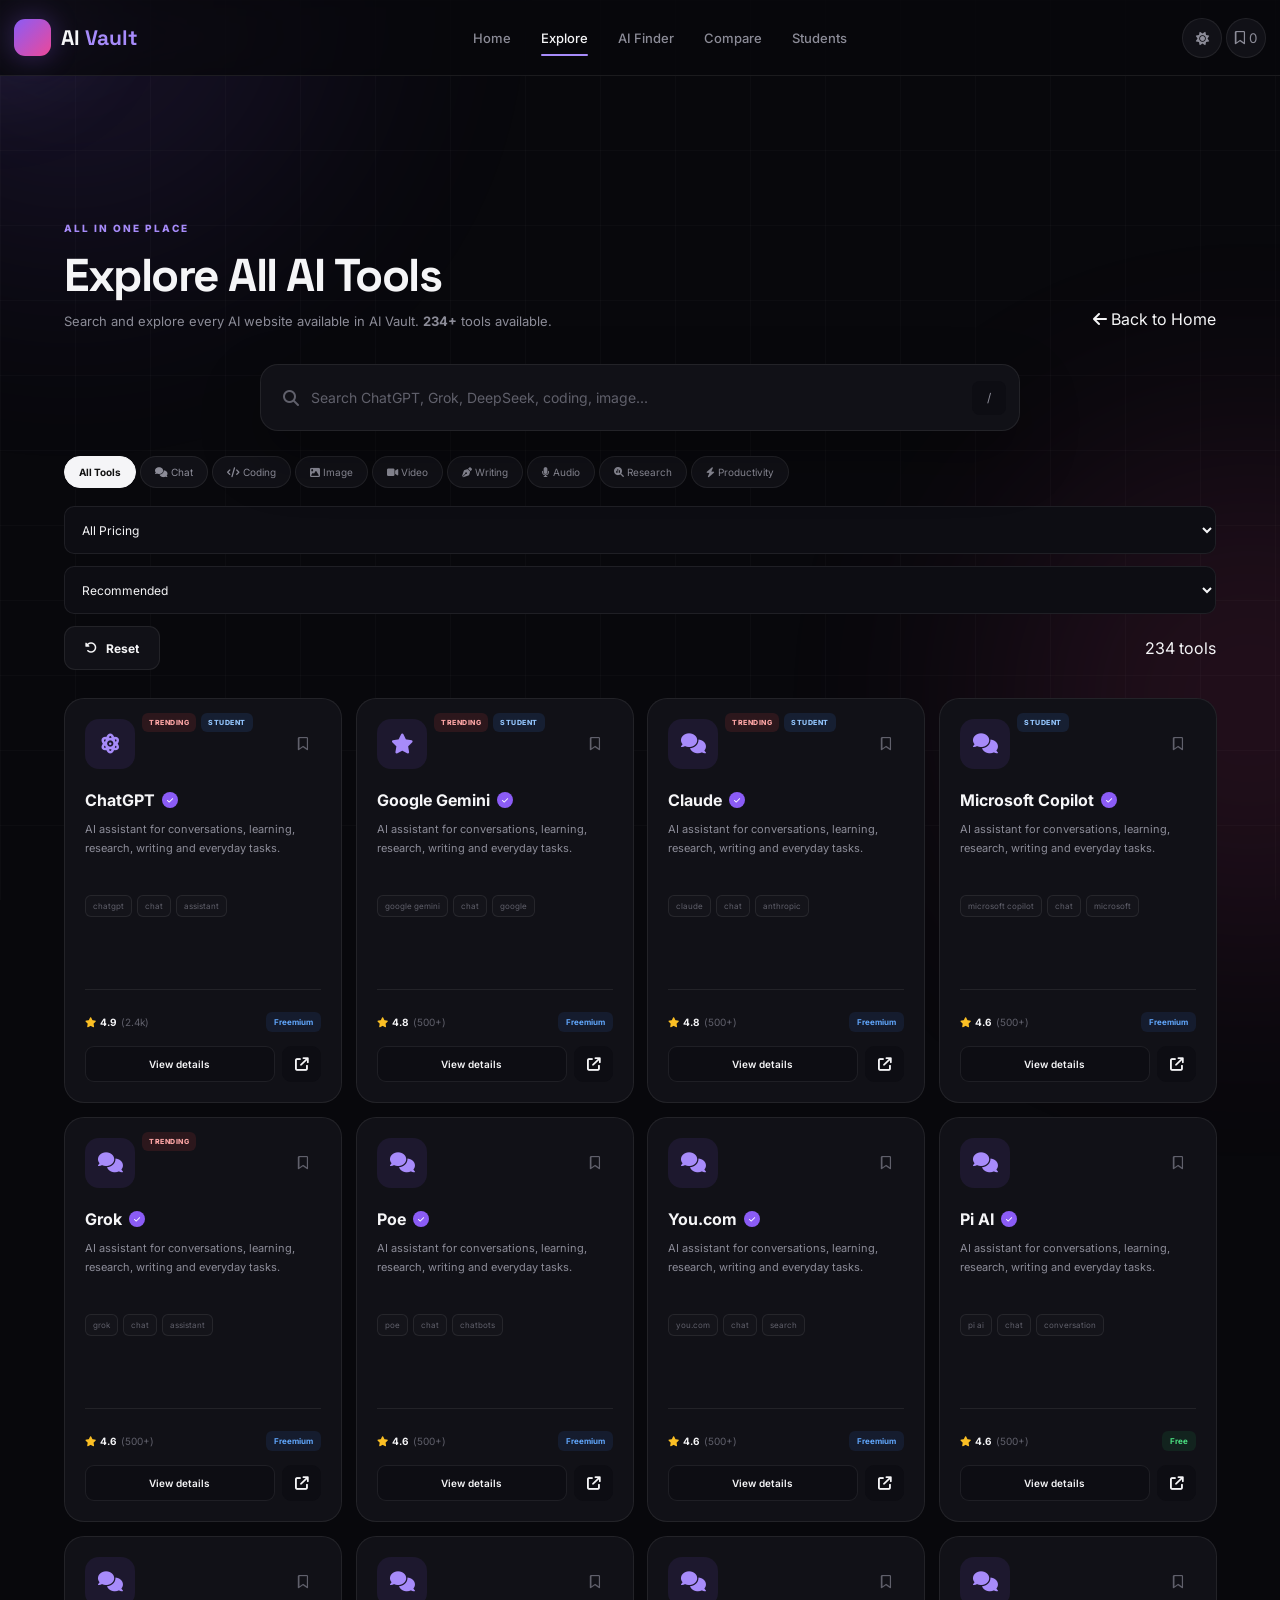
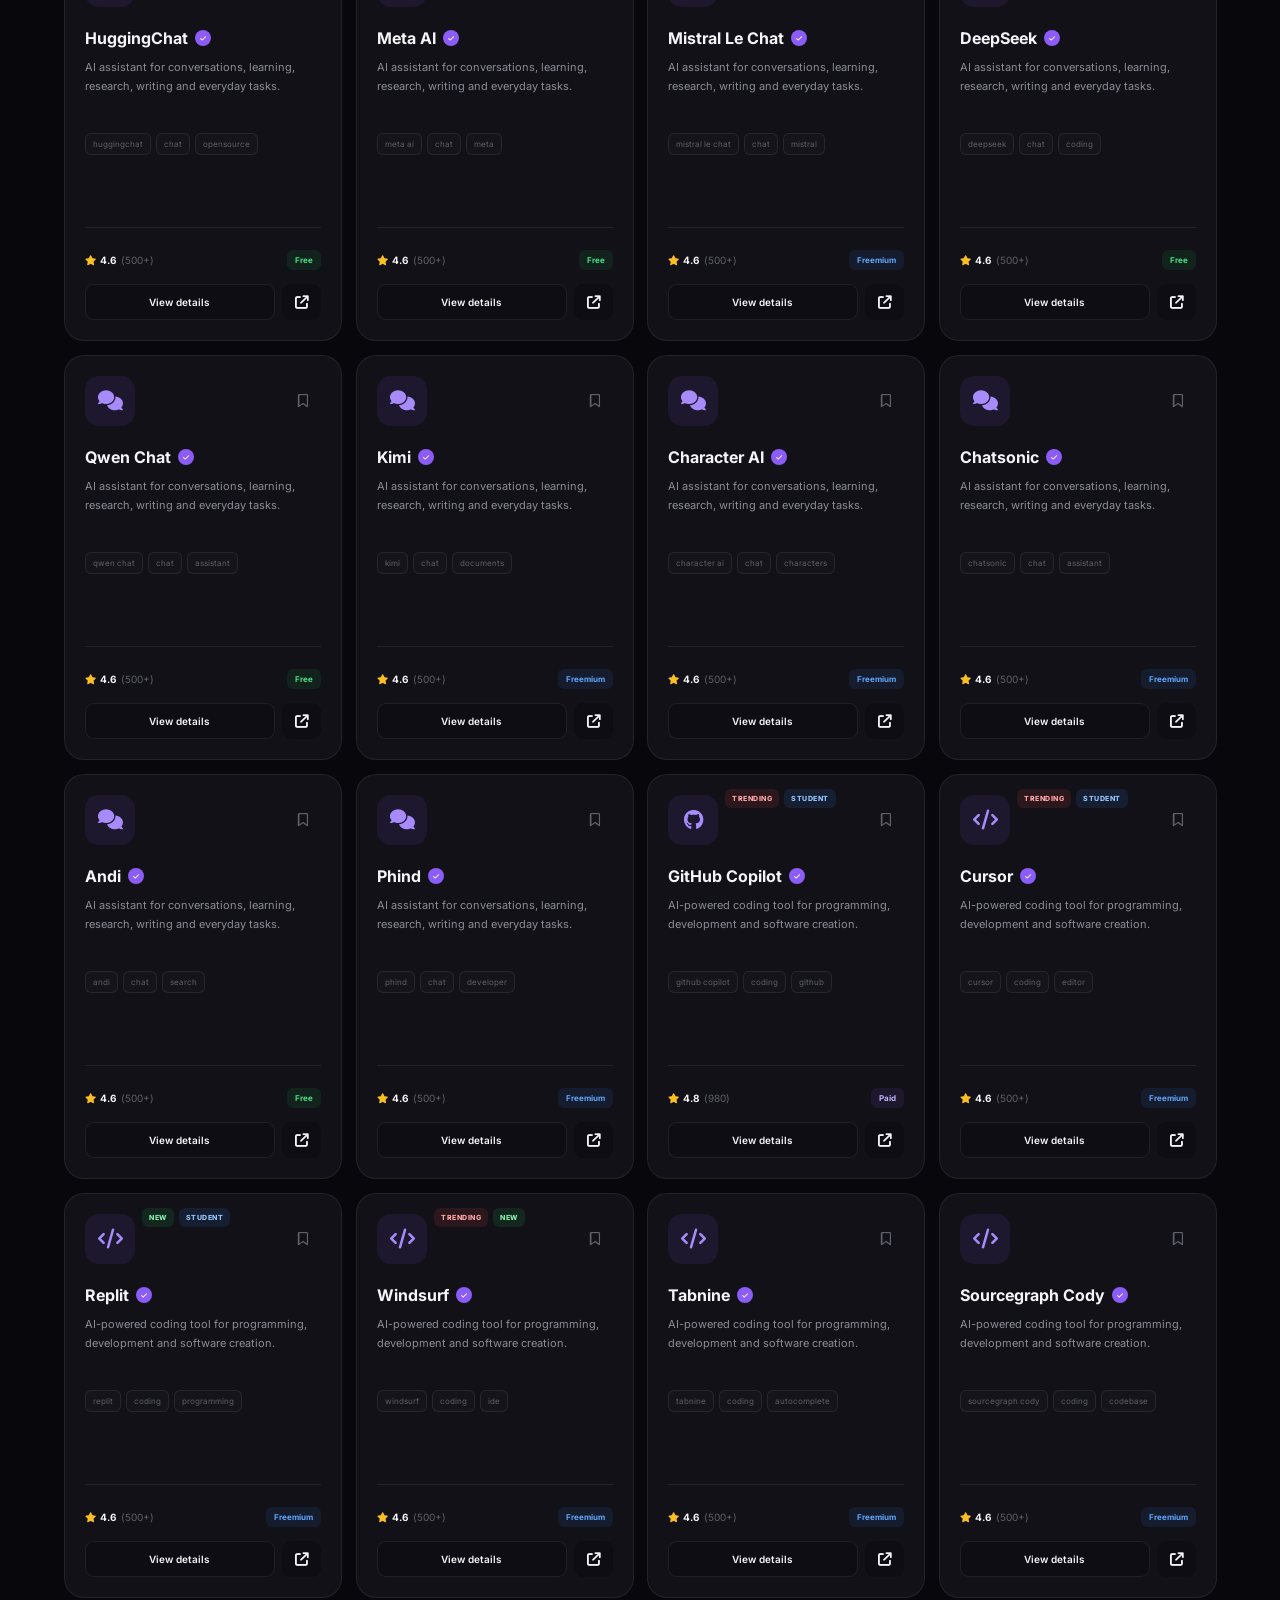
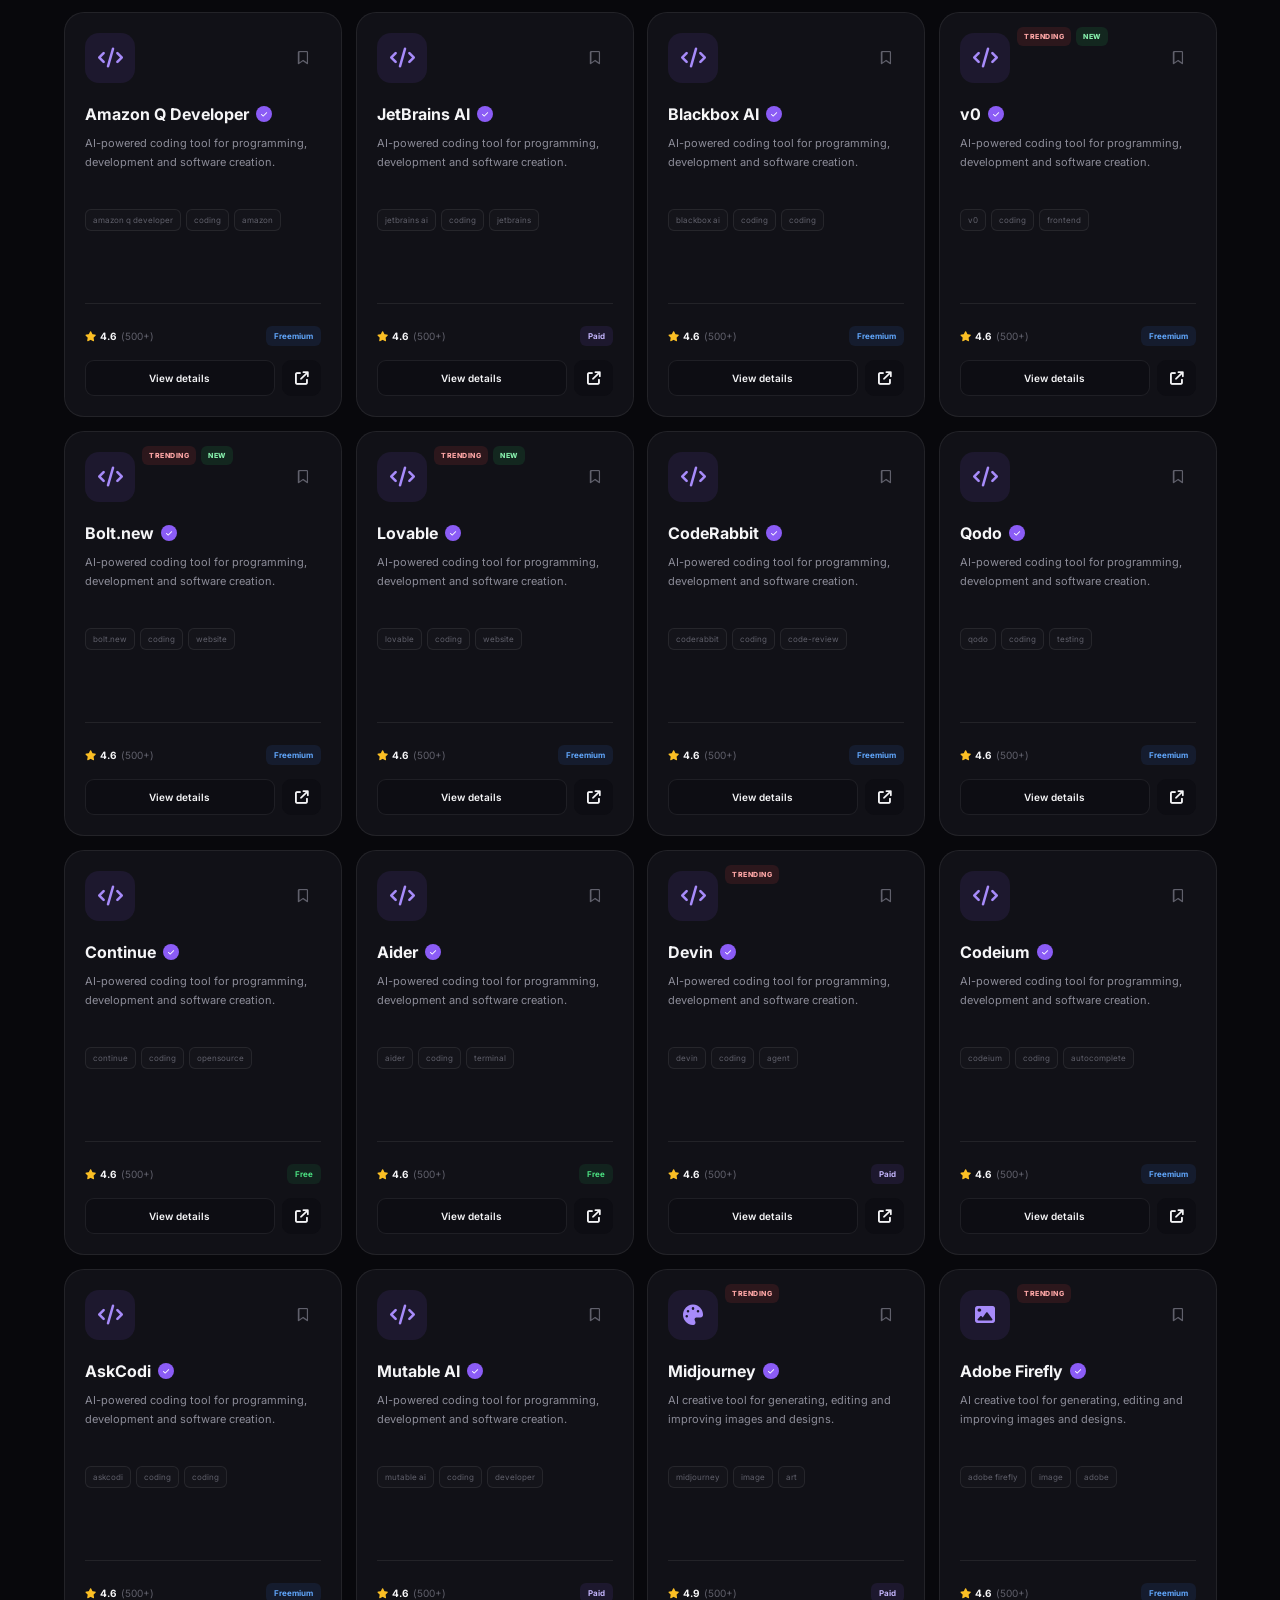
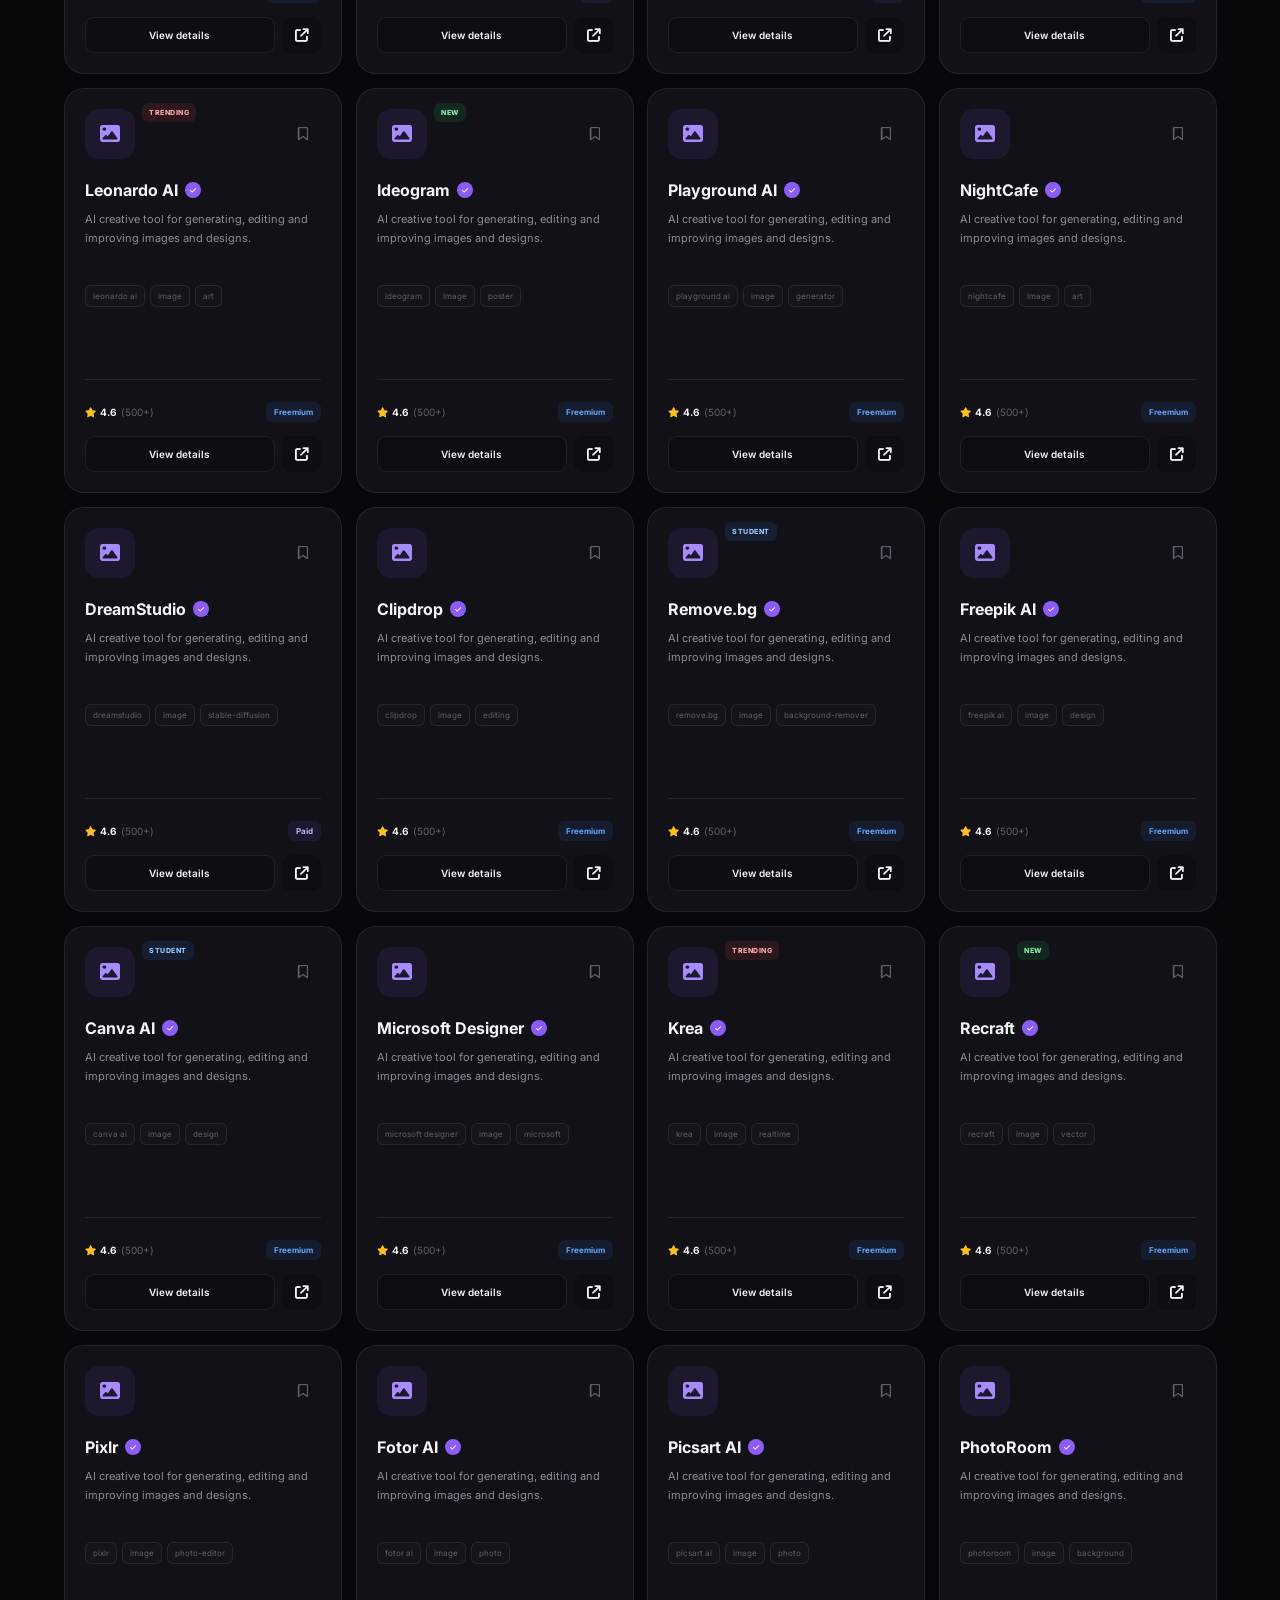
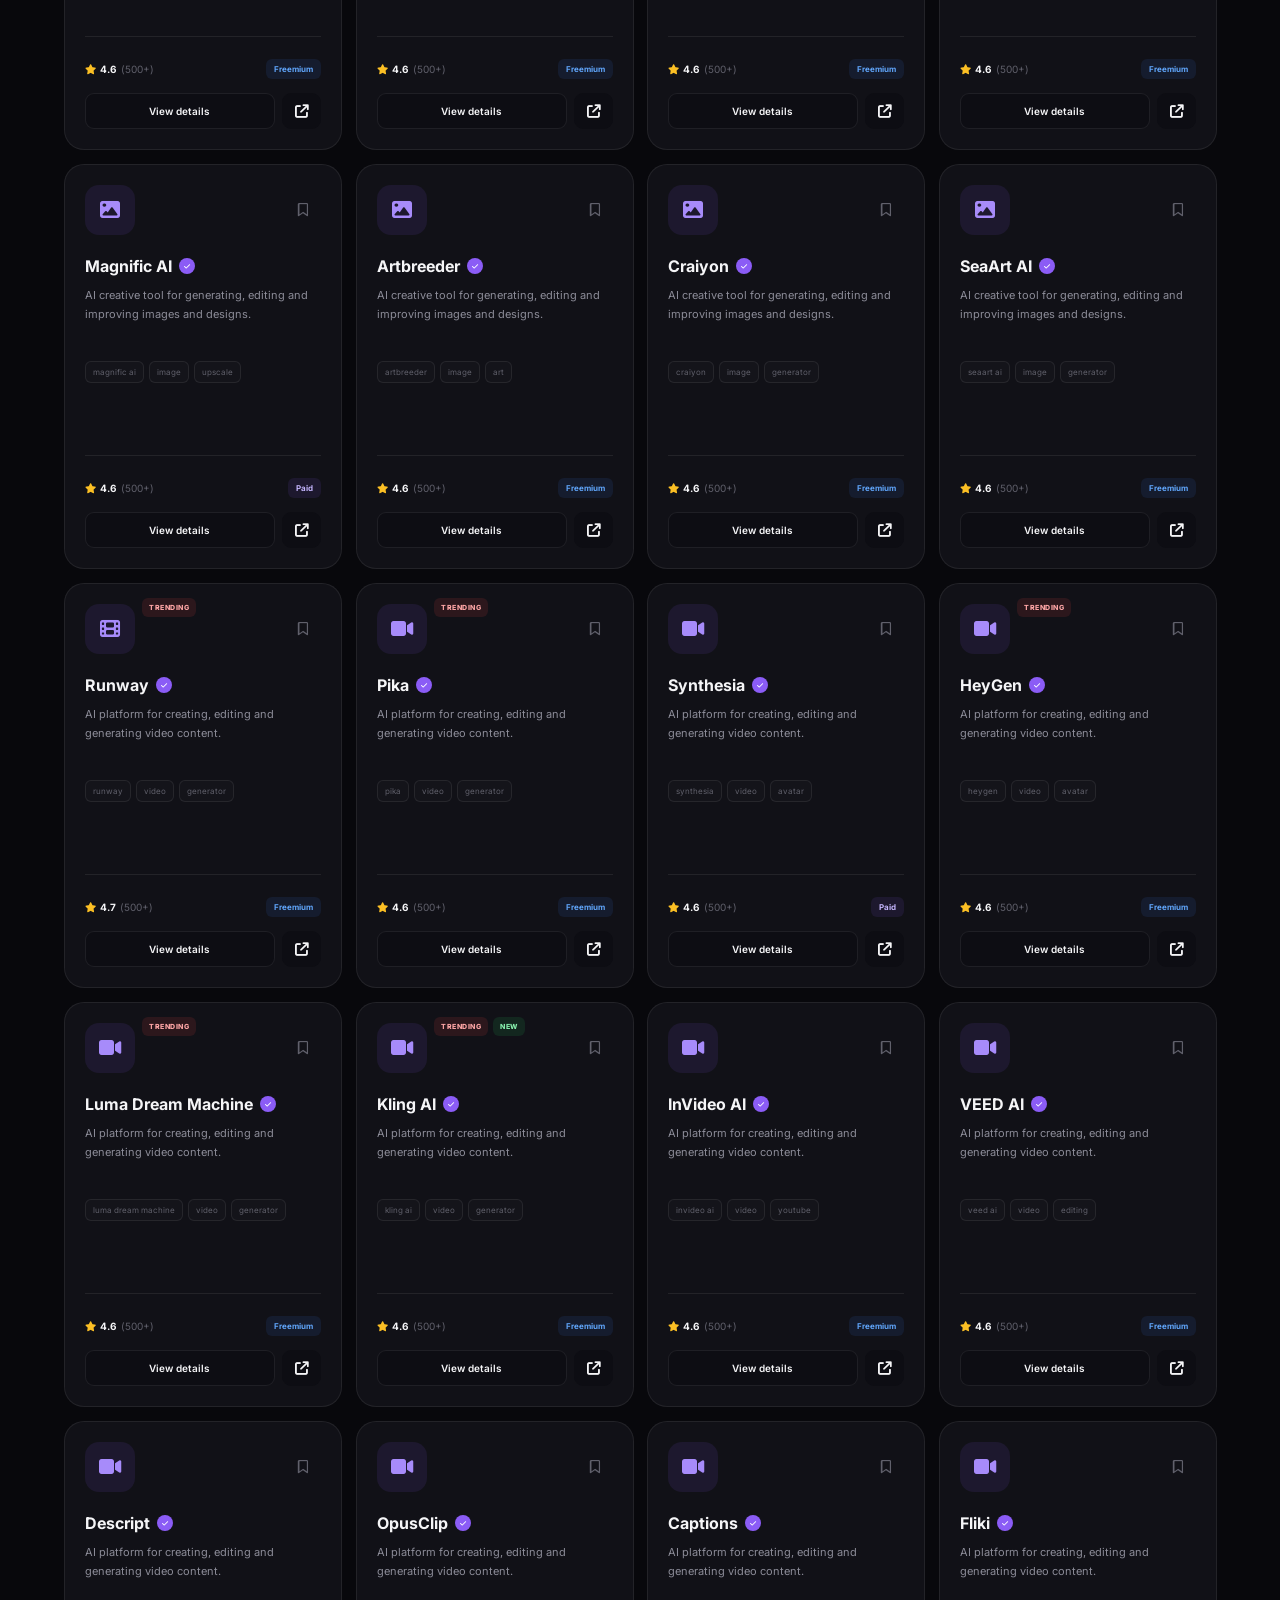
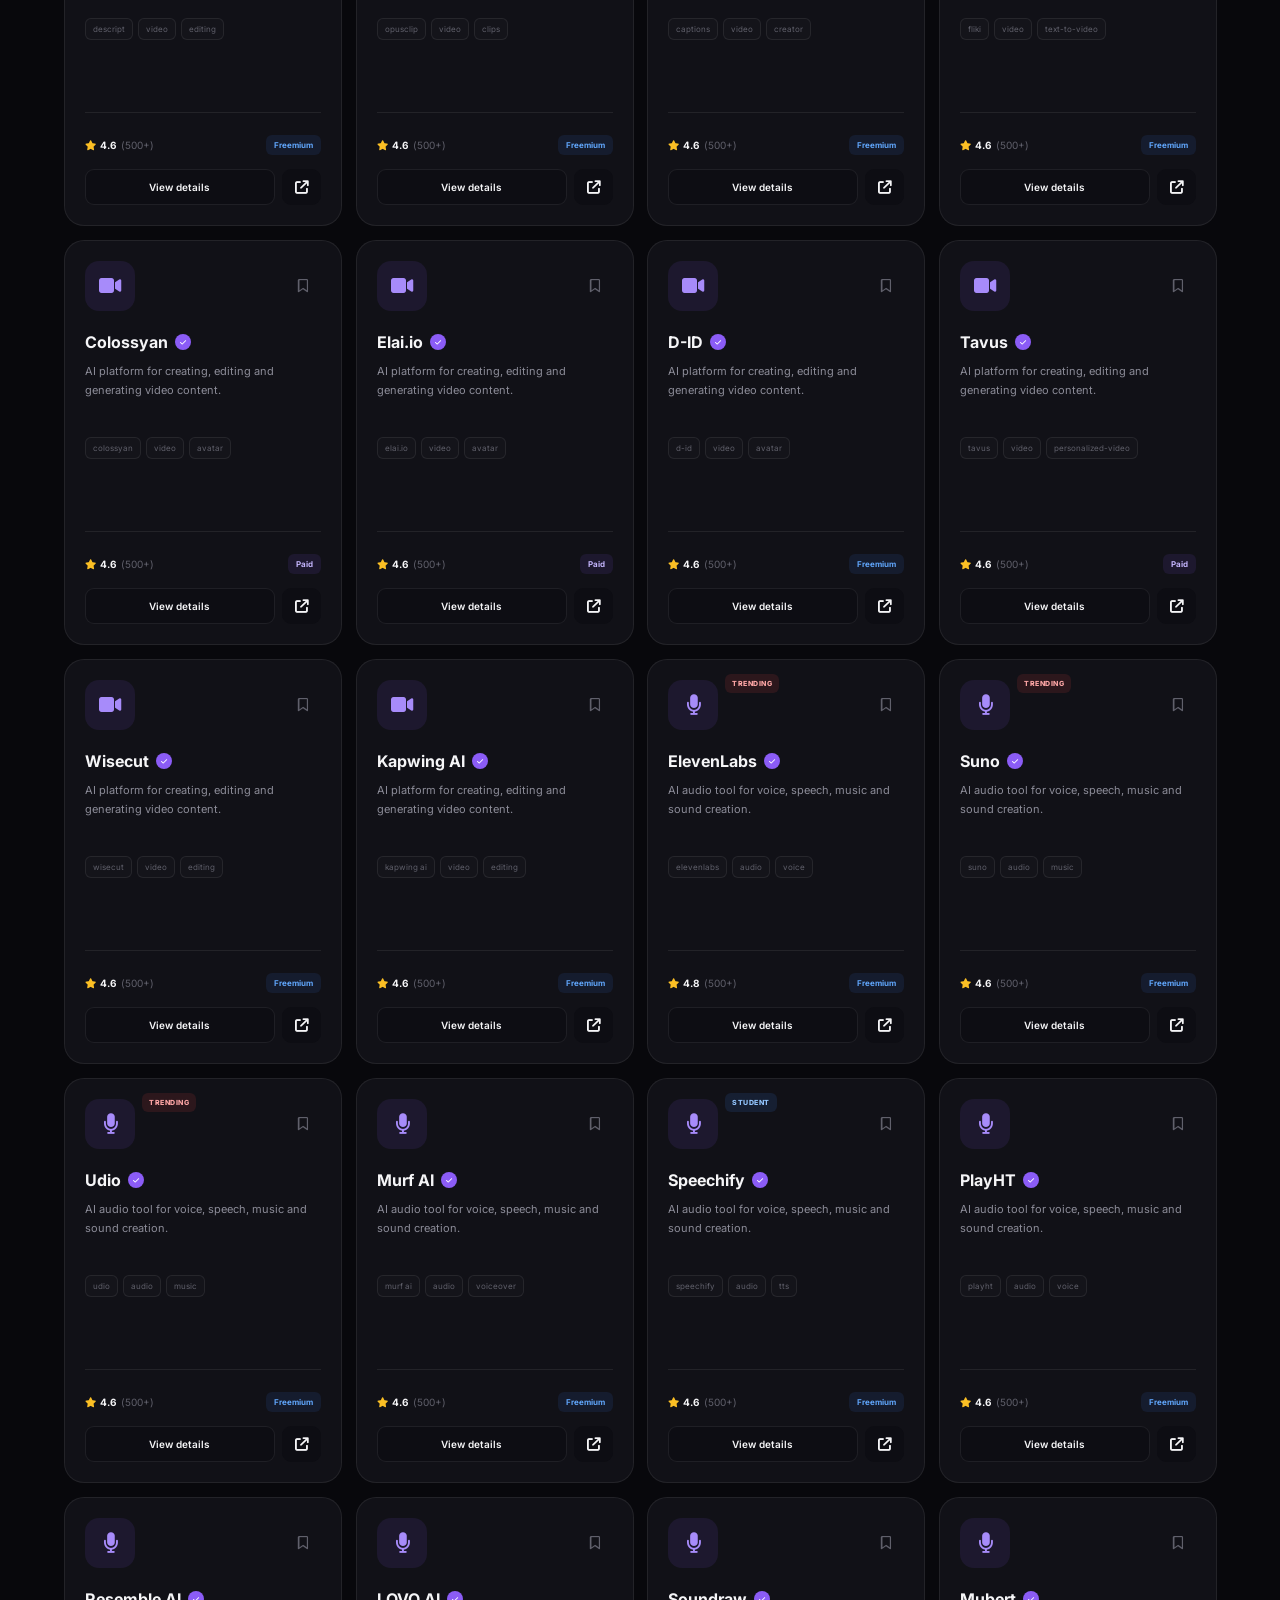
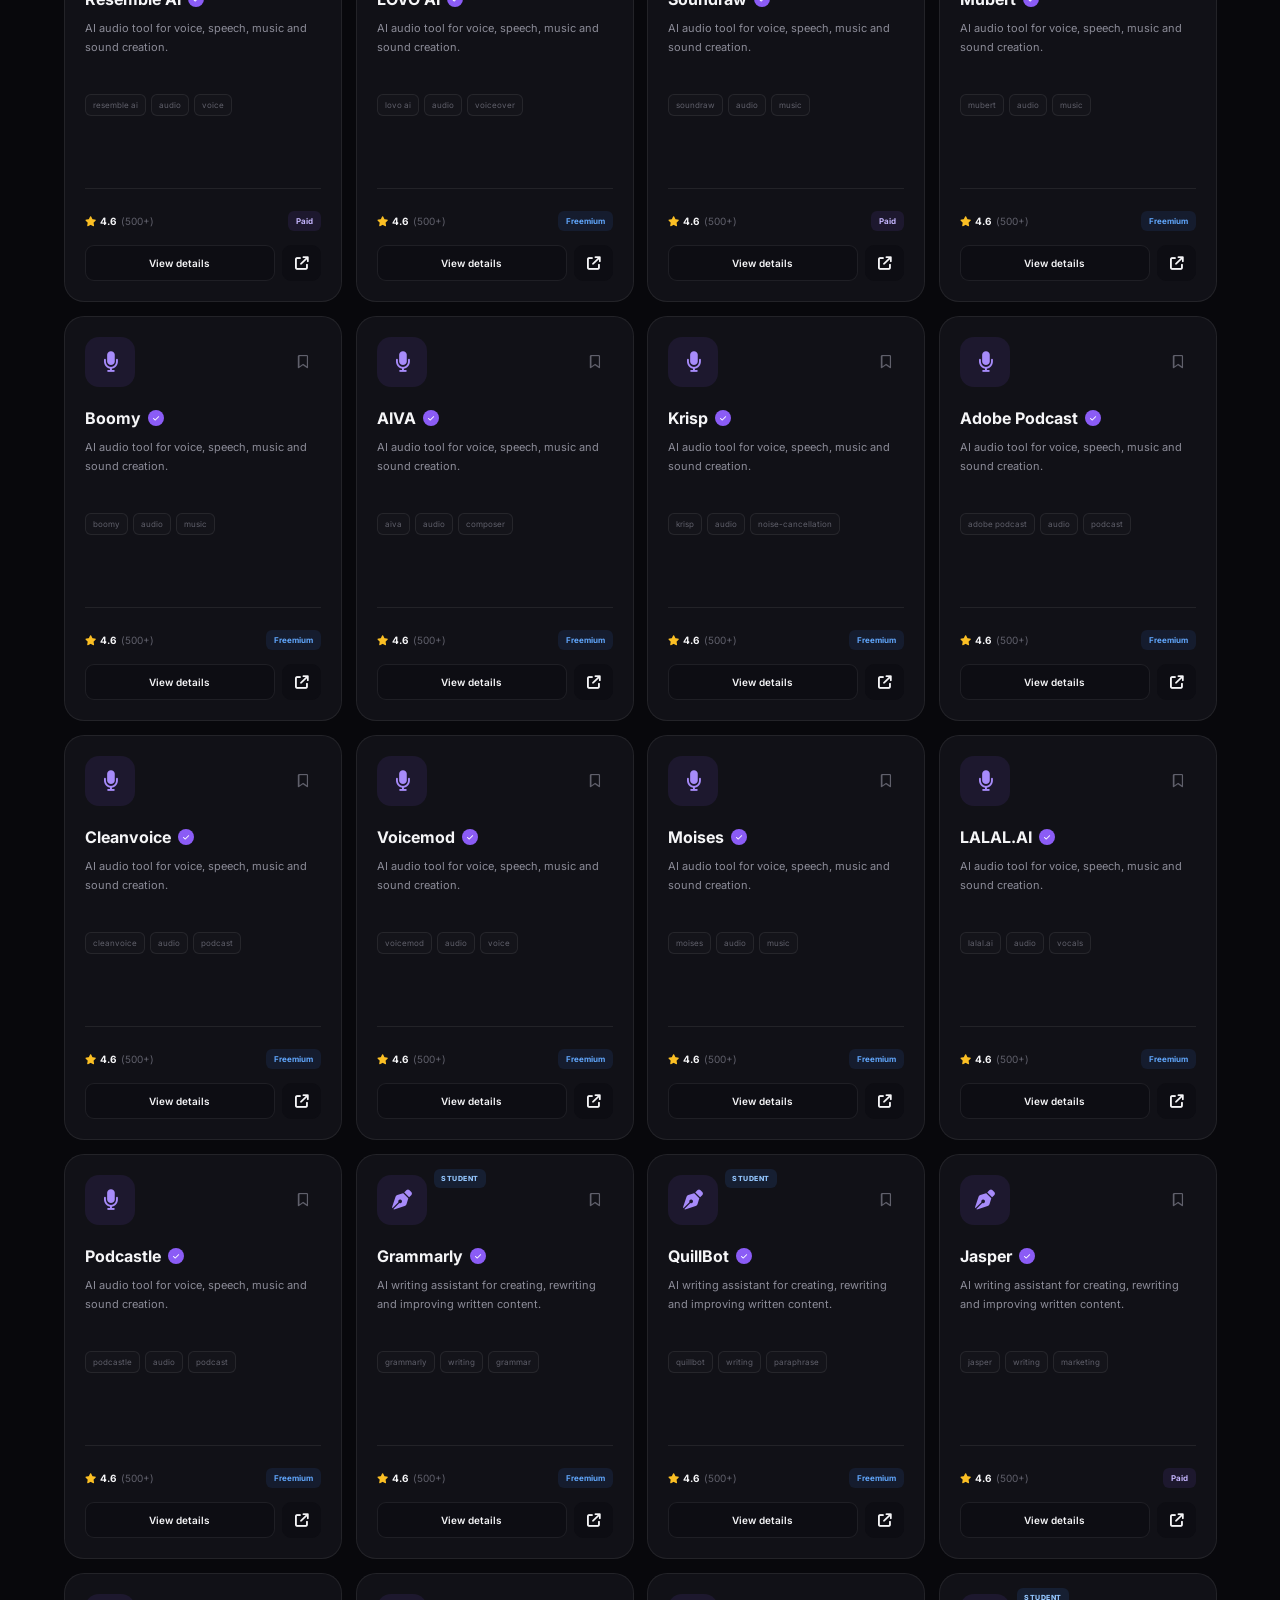
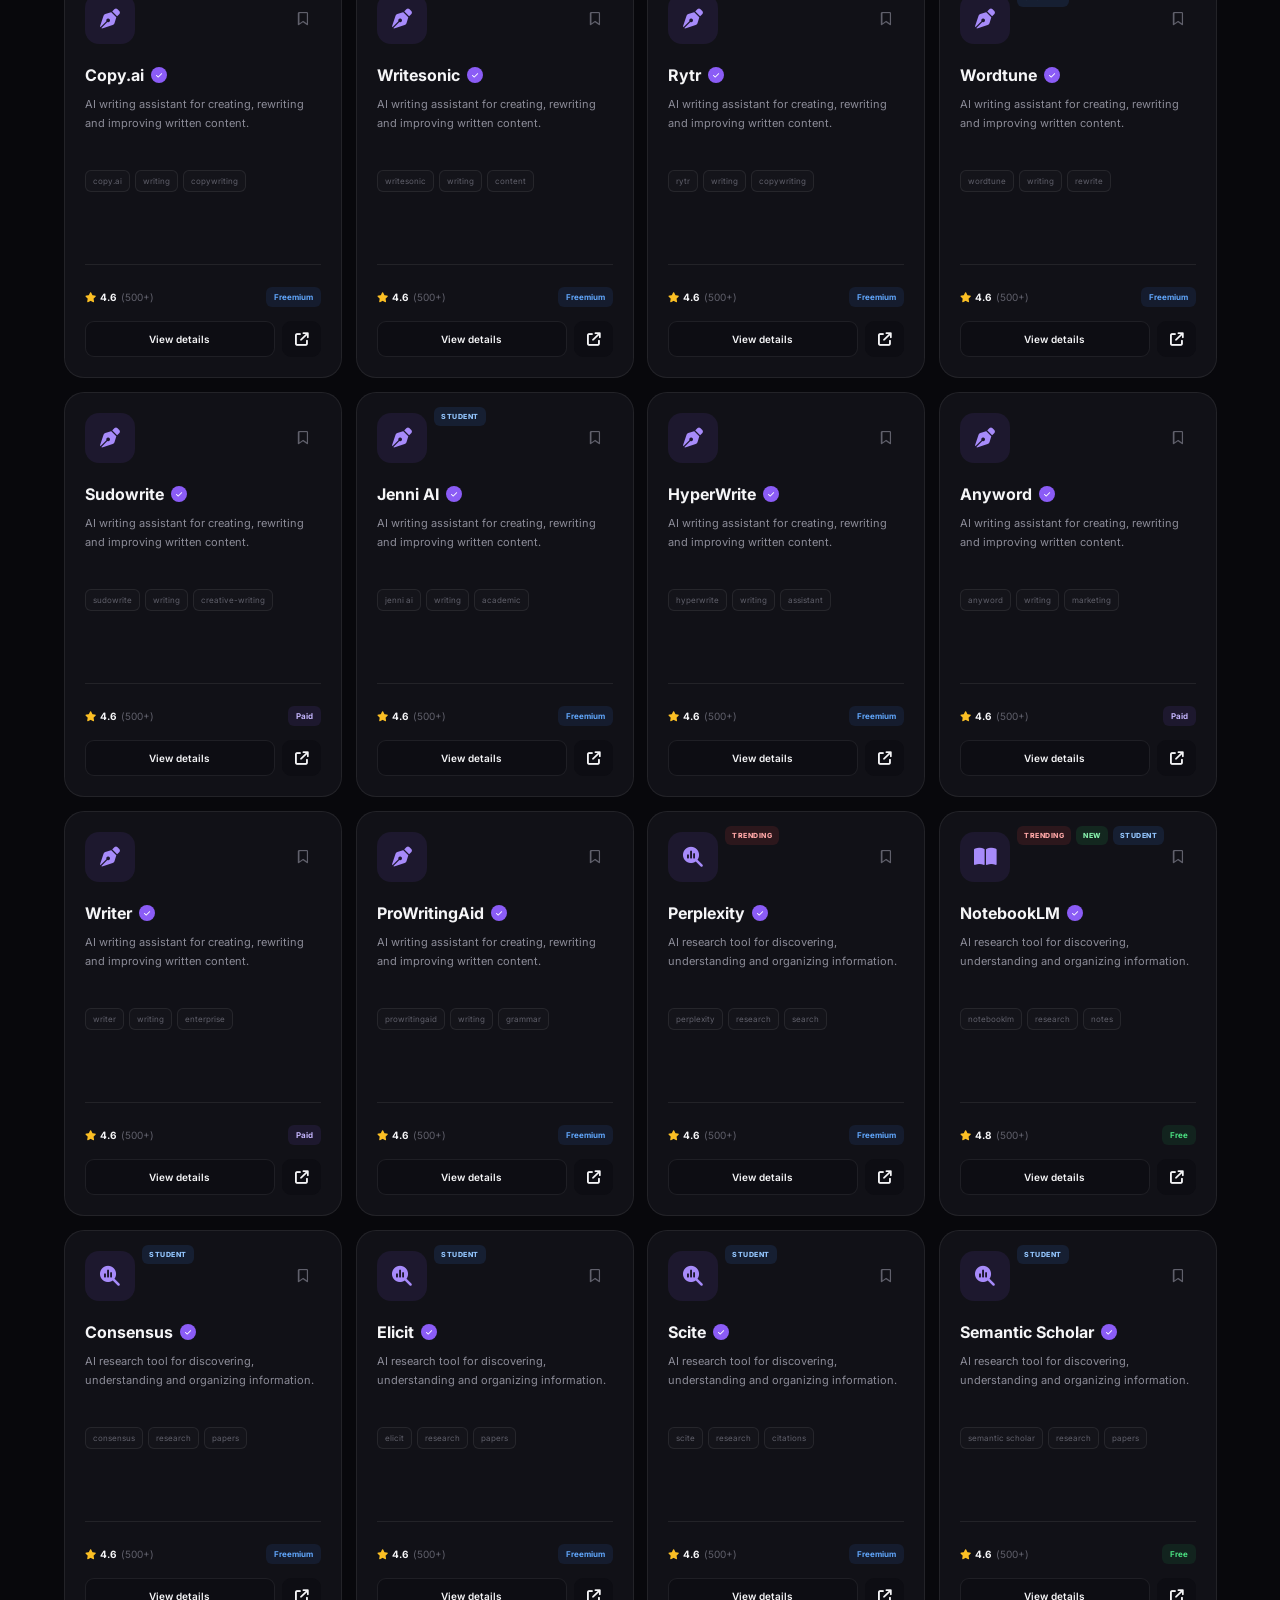
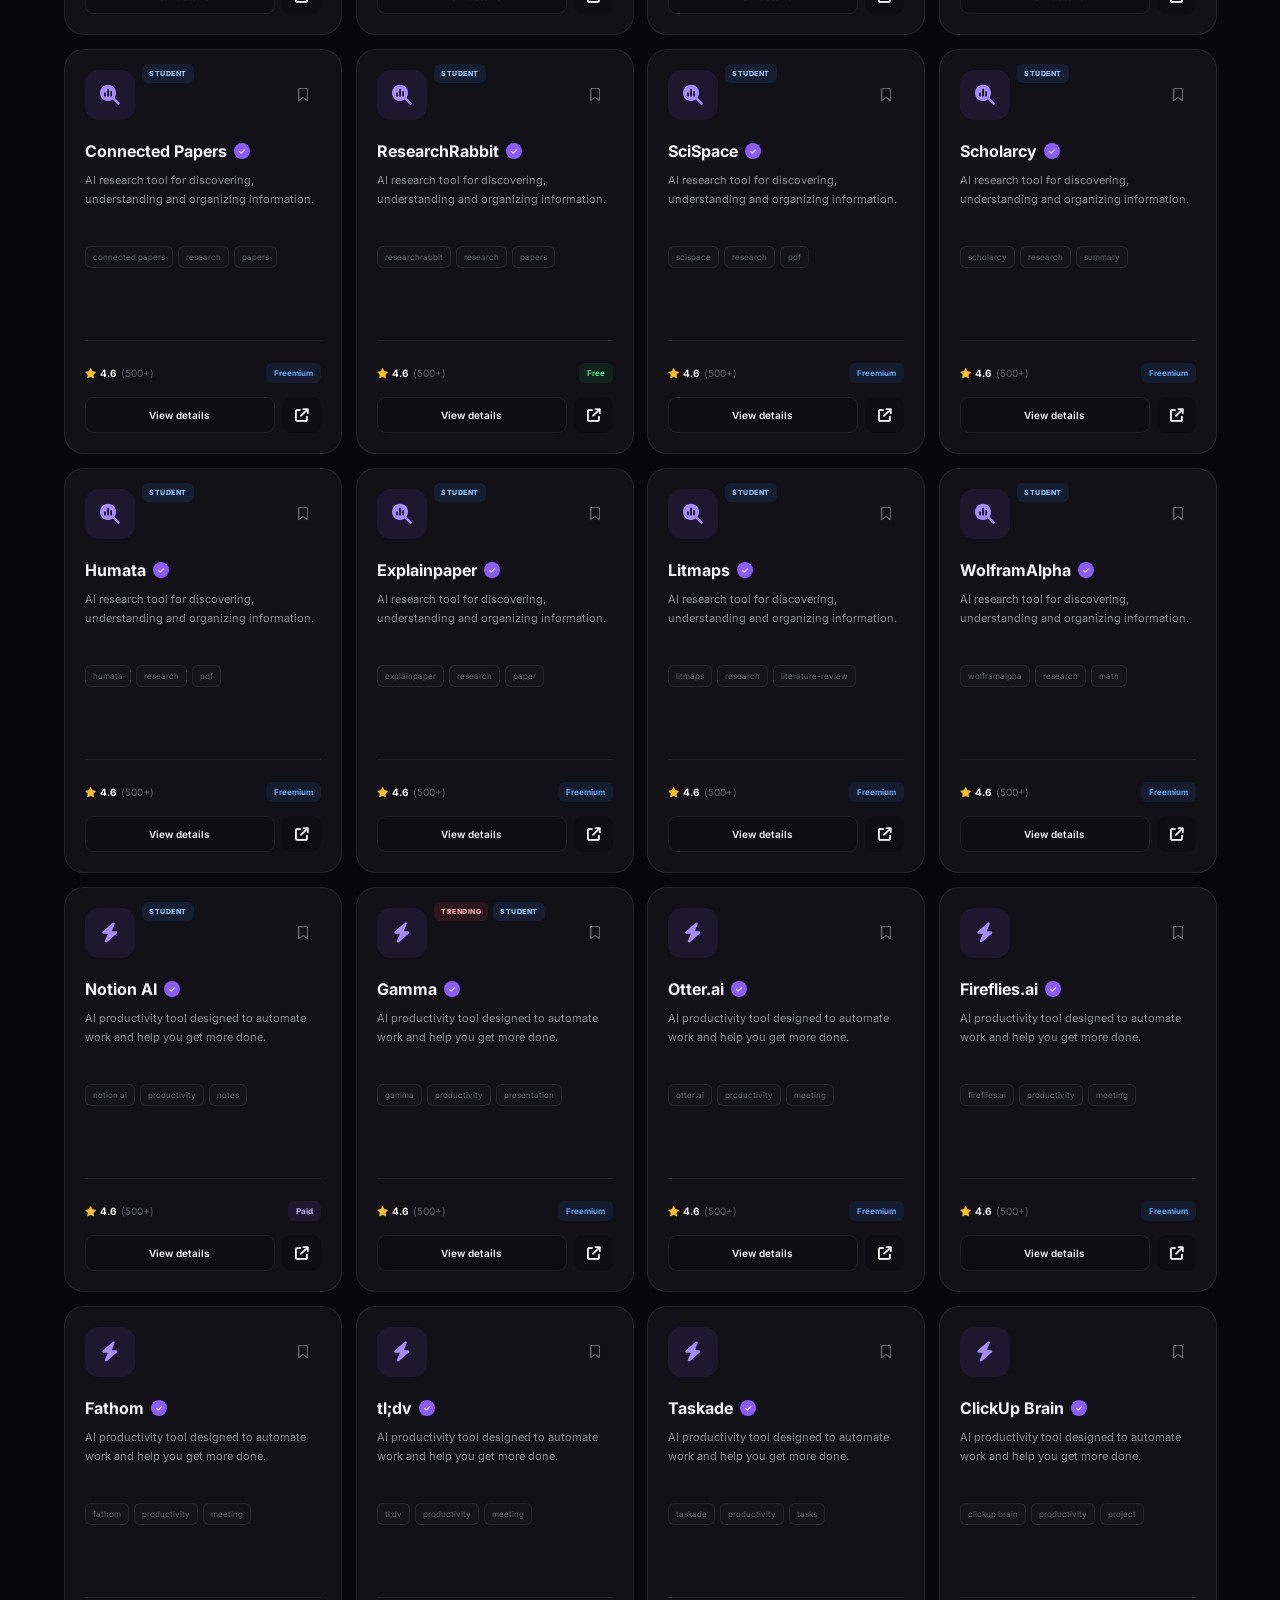
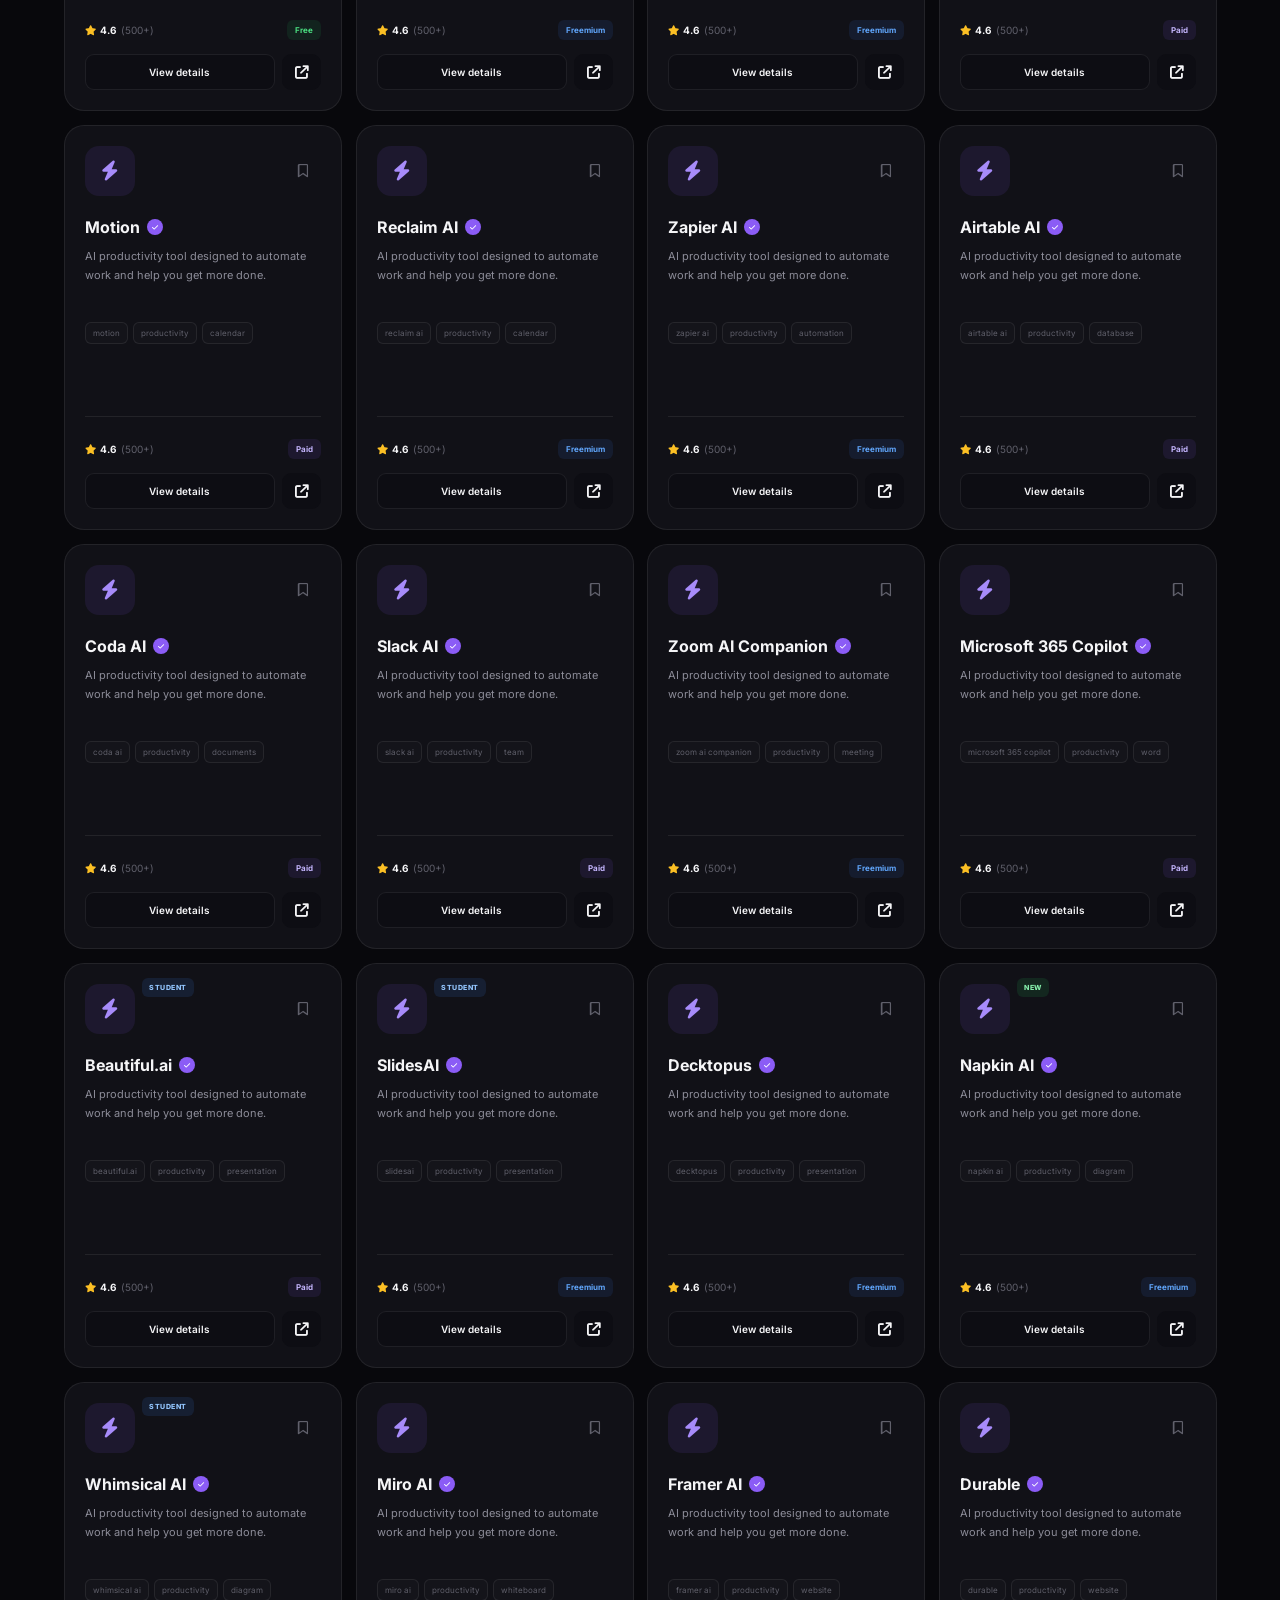
==== explore.html @ bf37b4d0 "Add files via upload" ====
<!DOCTYPE html>
<html lang="en">

<head>

    <meta charset="UTF-8">

    <meta
        name="viewport"
        content="width=device-width, initial-scale=1.0"
    >

    <title>Explore AI Tools — AI Vault</title>

    <meta
        name="description"
        content="Explore all AI tools available in AI Vault."
    >


    <!-- GOOGLE FONTS -->

    <link
        rel="preconnect"
        href="https://fonts.googleapis.com"
    >

    <link
        rel="preconnect"
        href="https://fonts.gstatic.com"
        crossorigin
    >

    <link
        href="https://fonts.googleapis.com/css2?family=Inter:wght@400;500;600;700;800&family=Space+Grotesk:wght@500;600;700&display=swap"
        rel="stylesheet"
    >


    <!-- FONT AWESOME -->

    <link
        rel="stylesheet"
        href="https://cdnjs.cloudflare.com/ajax/libs/font-awesome/6.5.2/css/all.min.css"
    >


    <!-- YOUR EXISTING CSS -->

    <link
        rel="stylesheet"
        href="style.css"
    >

</head>


<body data-page="explore">


    <!-- =====================================================
    BACKGROUND
    ====================================================== -->

    <div class="background-grid"></div>

    <div class="background-glow glow-one"></div>

    <div class="background-glow glow-two"></div>



    <!-- =====================================================
    NAVBAR
    ====================================================== -->

    <header class="navbar">


        <!-- LOGO -->

        <div
            class="logo"
            onclick="window.location.href='index.html'"
            style="cursor: pointer;"
        >

            <div class="logo-icon">

                <i class="fa-solid fa-sparkles"></i>

            </div>


            <span>

                AI

                <span class="logo-highlight">
                    Vault
                </span>

            </span>

        </div>



        <!-- DESKTOP NAV -->

        <nav class="desktop-nav">

            <a
                href="index.html"
                class="nav-link"
            >
                Home
            </a>


            <a
                href="explore.html"
                class="nav-link active"
            >
                Explore
            </a>


            <a
                href="index.html#finder"
                class="nav-link"
            >
                AI Finder
            </a>


            <a
                href="index.html#compare"
                class="nav-link"
            >
                Compare
            </a>


            <a
                href="index.html#students"
                class="nav-link"
            >
                Students
            </a>

        </nav>



        <!-- RIGHT SIDE -->

        <div class="nav-right">


            <!-- THEME -->

            <button
                class="icon-button"
                id="themeButton"
                type="button"
                aria-label="Change theme"
            >

                <i class="fa-solid fa-sun"></i>

            </button>



            <!-- SAVED -->

            <button
                class="icon-button"
                id="savedNavButton"
                type="button"
                aria-label="Saved tools"
            >

                <i class="fa-regular fa-bookmark"></i>

                <span id="savedCount">
                    0
                </span>

            </button>



            <!-- MOBILE MENU BUTTON -->

            <button
                class="menu-button"
                id="menuButton"
                type="button"
                aria-label="Open menu"
            >

                <i class="fa-solid fa-bars"></i>

            </button>


        </div>


    </header>



    <!-- =====================================================
    MOBILE MENU
    ====================================================== -->

    <div
        class="mobile-menu"
        id="mobileMenu"
    >

        <a href="index.html">
            Home
        </a>


        <a href="explore.html">
            Explore
        </a>


        <a href="index.html#finder">
            AI Finder
        </a>


        <a href="index.html#compare">
            Compare
        </a>


        <a href="index.html#students">
            Students
        </a>

    </div>



    <!-- =====================================================
    MAIN
    ====================================================== -->

    <main>


        <!-- =====================================================
        EXPLORE
        ====================================================== -->

        <section
            class="section"
            id="explore"
            style="padding-top: 140px;"
        >


            <!-- HEADING -->

            <div class="section-heading">


                <div>

                    <span class="section-label">

                        ALL IN ONE PLACE

                    </span>


                    <h2>

                        Explore All AI Tools

                    </h2>


                    <p>

                        Search and explore every AI website
                        available in AI Vault.

                        <strong id="toolCount">
                            234+
                        </strong>

                        tools available.

                    </p>

                </div>



                <a
                    href="index.html"
                    class="view-all"
                >

                    <i class="fa-solid fa-arrow-left"></i>

                    Back to Home

                </a>


            </div>



            <!-- =====================================================
            SEARCH
            ====================================================== -->

            <div
                class="hero-search"
                style="
                    max-width: 760px;
                    margin-bottom: 25px;
                "
            >

                <i class="fa-solid fa-magnifying-glass"></i>


                <!--
                IMPORTANT:
                ID MUST BE EXACTLY mainSearch
                -->

                <input
                    type="text"
                    id="mainSearch"
                    placeholder="Search ChatGPT, Grok, DeepSeek, coding, image..."
                    autocomplete="off"
                >


                <span class="search-shortcut">
                    /
                </span>

            </div>



            <!-- =====================================================
            CATEGORY FILTERS
            ====================================================== -->

            <div
                class="filter-bar"
                style="margin-bottom: 18px;"
            >


                <button
                    class="filter active"
                    data-category="All"
                    type="button"
                >
                    All Tools
                </button>


                <button
                    class="filter"
                    data-category="Chat"
                    type="button"
                >

                    <i class="fa-solid fa-comments"></i>

                    Chat

                </button>


                <button
                    class="filter"
                    data-category="Coding"
                    type="button"
                >

                    <i class="fa-solid fa-code"></i>

                    Coding

                </button>


                <button
                    class="filter"
                    data-category="Image"
                    type="button"
                >

                    <i class="fa-solid fa-image"></i>

                    Image

                </button>


                <button
                    class="filter"
                    data-category="Video"
                    type="button"
                >

                    <i class="fa-solid fa-video"></i>

                    Video

                </button>


                <button
                    class="filter"
                    data-category="Writing"
                    type="button"
                >

                    <i class="fa-solid fa-pen-nib"></i>

                    Writing

                </button>


                <button
                    class="filter"
                    data-category="Audio"
                    type="button"
                >

                    <i class="fa-solid fa-microphone"></i>

                    Audio

                </button>


                <button
                    class="filter"
                    data-category="Research"
                    type="button"
                >

                    <i class="fa-solid fa-magnifying-glass-chart"></i>

                    Research

                </button>


                <button
                    class="filter"
                    data-category="Productivity"
                    type="button"
                >

                    <i class="fa-solid fa-bolt"></i>

                    Productivity

                </button>


            </div>



            <!-- =====================================================
            PRICING + SORT
            ====================================================== -->

            <div
                style="
                    display: flex;
                    flex-wrap: wrap;
                    gap: 12px;
                    align-items: center;
                    margin-bottom: 28px;
                "
            >


                <!-- PRICE -->

              <select id="pricingFilter">

    <option value="All">
        All Pricing
    </option>

    <option value="Freemium">
        Freemium
    </option>

    <option value="Paid">
        Paid
    </option>

</select>



                <!-- SORT -->

                <select
                    id="sortFilter"
                    style="min-width: 170px;"
                >

                    <option value="recommended">

                        Recommended

                    </option>


                    <option value="rating">

                        Highest Rated

                    </option>


                    <option value="name">

                        Name A-Z

                    </option>

                </select>



                <!-- RESET -->

                <button
                    class="secondary-button"
                    id="resetFilters"
                    type="button"
                >

                    <i class="fa-solid fa-rotate-left"></i>

                    Reset

                </button>



                <!-- RESULTS -->

                <span
                    id="resultsCount"
                    style="margin-left: auto;"
                >

                    Loading tools...

                </span>


            </div>



            <!-- =====================================================
            TOOL GRID

            JAVASCRIPT WILL INSERT ALL AI TOOLS HERE
            ====================================================== -->

            <div
                class="tool-grid"
                id="toolGrid"
            ></div>



            <!-- =====================================================
            NO RESULTS
            ====================================================== -->

            <div
                id="noResults"
                style="
                    display: none;
                    text-align: center;
                    padding: 60px 20px;
                "
            >

                <i
                    class="fa-solid fa-magnifying-glass"
                    style="
                        font-size: 32px;
                        margin-bottom: 15px;
                    "
                ></i>


                <h3>

                    No AI tools found

                </h3>


                <p>

                    Try another search
                    or reset the filters.

                </p>


            </div>


        </section>



        <!-- =====================================================
        SAVED AI TOOLS
        ====================================================== -->

        <section
            class="section"
            id="favorites"
        >


            <div class="section-heading">


                <div>

                    <span class="section-label">

                        MY TOOLS

                    </span>


                    <h2>

                        Saved AI Tools

                    </h2>


                    <p>

                        Your bookmarked AI tools
                        are saved in this browser.

                    </p>

                </div>


            </div>



            <div
                class="tool-grid"
                id="favoritesGrid"
            ></div>



            <div
                id="favoritesEmpty"
                style="
                    text-align: center;
                    padding: 45px 20px;
                "
            >

                <i
                    class="fa-regular fa-bookmark"
                    style="
                        font-size: 28px;
                        margin-bottom: 15px;
                    "
                ></i>


                <h3>

                    No saved tools yet

                </h3>


                <p>

                    Click the bookmark icon
                    on any AI tool to save it.

                </p>

            </div>


        </section>


    </main>



    <!-- =====================================================
    TOOL DETAILS MODAL
    ====================================================== -->

    <div
        class="modal-overlay"
        id="toolModal"
    >

        <div class="modal">


            <button
                class="modal-close"
                id="modalClose"
                type="button"
                aria-label="Close"
            >

                <i class="fa-solid fa-xmark"></i>

            </button>


            <div id="modalContent"></div>


        </div>

    </div>



    <!-- =====================================================
    TOAST
    ====================================================== -->

    <div
        class="toast"
        id="toast"
    >

        <i class="fa-solid fa-circle-check"></i>

        <span id="toastMessage">

            Saved

        </span>

    </div>



    <!-- =====================================================
    BACK TO TOP
    ====================================================== -->

    <button
        class="back-to-top"
        id="backToTop"
        type="button"
        aria-label="Back to top"
    >

        <i class="fa-solid fa-arrow-up"></i>

    </button>



    <!-- =====================================================
    IMPORTANT

    DO NOT PUT SPACES OR NEW LINES INSIDE src="script.js"

    ?v=10 forces Chrome to load the NEW script instead of
    an older cached script.
    ====================================================== -->

    <script src="./script.js?v=10"></script>


</body>

</html>
---- style.css ----
/* =====================================================
AI VAULT
PROFESSIONAL AI DISCOVERY PLATFORM
===================================================== */


/* =====================================================
ROOT
===================================================== */

:root {

    --background: #08080c;

    --background-secondary: #0d0d13;

    --card: #111117;

    --card-hover: #15151d;

    --text: #f5f5f7;

    --text-secondary: #8c8c98;

    --text-muted: #60606b;

    --border: rgba(255,255,255,0.075);

    --border-hover: rgba(255,255,255,0.16);

    --purple: #8b5cf6;

    --purple-light: #a78bfa;

    --pink: #ec4899;

    --blue: #3b82f6;

    --green: #22c55e;

    --orange: #f97316;

    --cyan: #06b6d4;

    --yellow: #f59e0b;

    --red: #ef4444;

    --navbar:
        rgba(8,8,12,0.82);

    --shadow:
        0 25px 60px rgba(0,0,0,0.3);

}


/* =====================================================
LIGHT MODE
===================================================== */

body.light-mode {

    --background: #f7f7fb;

    --background-secondary: #ffffff;

    --card: #ffffff;

    --card-hover: #fafaff;

    --text: #141419;

    --text-secondary: #686875;

    --text-muted: #8d8d98;

    --border: rgba(20,20,30,0.09);

    --border-hover: rgba(20,20,30,0.18);

    --navbar:
        rgba(255,255,255,0.88);

    --shadow:
        0 20px 50px rgba(30,30,50,0.08);

}


/* =====================================================
RESET
===================================================== */

* {

    margin: 0;

    padding: 0;

    box-sizing: border-box;

}


html {

    scroll-behavior: smooth;

}


body {

    min-height: 100vh;

    overflow-x: hidden;

    background: var(--background);

    color: var(--text);

    font-family:
        "Inter",
        sans-serif;

    transition:
        background 0.35s ease,
        color 0.35s ease;

}


button,
input,
select {

    font-family: inherit;

}


button {

    cursor: pointer;

}


a {

    color: inherit;

    text-decoration: none;

}


/* =====================================================
BACKGROUND
===================================================== */

.background-grid {

    position: fixed;

    inset: 0;

    z-index: -4;

    pointer-events: none;

    background-image:

        linear-gradient(
            var(--border) 1px,
            transparent 1px
        ),

        linear-gradient(
            90deg,
            var(--border) 1px,
            transparent 1px
        );

    background-size:
        75px 75px;

    opacity: 0.32;

}


.background-glow {

    position: fixed;

    z-index: -3;

    width: 500px;

    height: 500px;

    border-radius: 50%;

    filter: blur(130px);

    pointer-events: none;

    opacity: 0.12;

}


.glow-one {

    top: -250px;

    left: -180px;

    background: var(--purple);

}


.glow-two {

    right: -220px;

    top: 450px;

    background: var(--pink);

}


.glow-three {

    left: 35%;

    top: 1300px;

    background: var(--blue);

}


/* =====================================================
NAVBAR
===================================================== */

.navbar {

    position: sticky;

    top: 0;

    z-index: 1000;

    width: 100%;

    height: 76px;

    display: flex;

    align-items: center;

    justify-content: space-between;

    padding:
        0 5%;

    background: var(--navbar);

    border-bottom:
        1px solid var(--border);

    backdrop-filter:
        blur(25px);

    -webkit-backdrop-filter:
        blur(25px);

}


.logo {

    display: flex;

    align-items: center;

    gap: 10px;

    font-family:
        "Space Grotesk",
        sans-serif;

    font-size: 21px;

    font-weight: 700;

}


.logo-icon {

    width: 37px;

    height: 37px;

    display: flex;

    align-items: center;

    justify-content: center;

    border-radius: 11px;

    color: white;

    background:

        linear-gradient(
            135deg,
            var(--purple),
            var(--pink)
        );

    box-shadow:
        0 0 28px rgba(139,92,246,0.32);

}


.logo-highlight {

    color: var(--purple-light);

}


.desktop-nav {

    display: flex;

    align-items: center;

    gap: 30px;

}


.nav-link {

    position: relative;

    color: var(--text-secondary);

    font-size: 13px;

    font-weight: 500;

    transition: 0.25s;

}


.nav-link:hover,
.nav-link.active {

    color: var(--text);

}


.nav-link::after {

    content: "";

    position: absolute;

    left: 0;

    bottom: -10px;

    width: 0;

    height: 2px;

    border-radius: 10px;

    background: var(--purple-light);

    transition: 0.25s;

}


.nav-link:hover::after,
.nav-link.active::after {

    width: 100%;

}


.nav-actions {

    display: flex;

    align-items: center;

    gap: 9px;

}


.icon-button {

    position: relative;

    width: 40px;

    height: 40px;

    border-radius: 50%;

    border:
        1px solid var(--border);

    background: var(--card);

    color: var(--text-secondary);

    transition: 0.25s;

}


.icon-button:hover {

    transform:
        translateY(-2px);

    color: var(--text);

    border-color:
        var(--border-hover);

}


.saved-count {

    position: absolute;

    right: -4px;

    top: -5px;

    min-width: 17px;

    height: 17px;

    padding:
        0 4px;

    display: flex;

    align-items: center;

    justify-content: center;

    border-radius: 20px;

    color: white;

    background: var(--purple);

    font-size: 9px;

    font-weight: 700;

}


.menu-button {

    display: none;

    width: 40px;

    height: 40px;

    border:
        1px solid var(--border);

    border-radius: 10px;

    color: var(--text);

    background: var(--card);

}


/* =====================================================
MOBILE MENU
===================================================== */

.mobile-menu {

    position: fixed;

    z-index: 999;

    top: 86px;

    left: 15px;

    right: 15px;

    display: none;

    flex-direction: column;

    gap: 5px;

    padding: 15px;

    background:
        var(--background-secondary);

    border:
        1px solid var(--border);

    border-radius: 18px;

    box-shadow:
        var(--shadow);

}


.mobile-menu.show {

    display: flex;

    animation:
        mobileReveal 0.3s ease;

}


.mobile-menu a {

    padding:
        13px 15px;

    border-radius: 10px;

    color:
        var(--text-secondary);

    font-size: 14px;

}


.mobile-menu a:hover {

    color:
        var(--text);

    background:
        var(--card);

}


/* =====================================================
HERO
===================================================== */

.hero {

    max-width: 1450px;

    min-height: 720px;

    margin: auto;

    padding:
        110px 5% 70px;

    display: flex;

    flex-direction: column;

    align-items: center;

    justify-content: center;

    text-align: center;

}


.hero-content {

    width: 100%;

    max-width: 950px;

    animation:
        heroReveal 0.8s ease;

}


.eyebrow {

    display: inline-flex;

    align-items: center;

    gap: 9px;

    margin-bottom: 25px;

    padding:
        8px 15px;

    border:
        1px solid var(--border);

    border-radius: 100px;

    color:
        var(--text-secondary);

    background:
        rgba(139,92,246,0.06);

    font-size: 11px;

    font-weight: 600;

}


.pulse-dot {

    width: 7px;

    height: 7px;

    border-radius: 50%;

    background:
        var(--purple-light);

    box-shadow:
        0 0 15px var(--purple-light);

    animation:
        pulse 2s infinite;

}


.hero h1 {

    margin: auto;

    max-width: 950px;

    font-family:
        "Space Grotesk",
        sans-serif;

    font-size:
        clamp(52px, 7vw, 94px);

    line-height: 0.97;

    letter-spacing: -4px;

}


.hero h1 span {

    display: inline-block;

    background:

        linear-gradient(
            90deg,
            #a78bfa,
            #f472b6
        );

    -webkit-background-clip: text;

    background-clip: text;

    color: transparent;

}


.hero-description {

    max-width: 700px;

    margin:
        28px auto 35px;

    color:
        var(--text-secondary);

    font-size: 16px;

    line-height: 1.75;

}


/* =====================================================
SEARCH
===================================================== */

.hero-search {

    max-width: 720px;

    height: 67px;

    margin: auto;

    display: flex;

    align-items: center;

    gap: 12px;

    padding:
        0 13px 0 22px;

    border:
        1px solid var(--border);

    border-radius: 18px;

    background:
        var(--card);

    box-shadow:
        var(--shadow);

    transition:
        0.3s ease;

}


.hero-search:focus-within {

    border-color:
        rgba(139,92,246,0.6);

    box-shadow:

        0 0 0 4px
        rgba(139,92,246,0.08),

        var(--shadow);

}


.hero-search > i {

    color:
        var(--text-muted);

}


.hero-search input {

    flex: 1;

    border: 0;

    outline: 0;

    background:
        transparent;

    color:
        var(--text);

    font-size: 14px;

}


.hero-search input::placeholder {

    color:
        var(--text-muted);

}


.search-shortcut {

    width: 34px;

    height: 34px;

    display: flex;

    align-items: center;

    justify-content: center;

    border-radius: 8px;

    color:
        var(--text-secondary);

    background:
        var(--background-secondary);

    font-size: 12px;

}


.quick-searches {

    margin-top: 17px;

    display: flex;

    align-items: center;

    justify-content: center;

    flex-wrap: wrap;

    gap: 8px;

    color:
        var(--text-muted);

    font-size: 11px;

}


.quick-search {

    padding:
        7px 12px;

    border:
        1px solid var(--border);

    border-radius: 30px;

    color:
        var(--text-secondary);

    background:
        var(--card);

    transition: 0.25s;

}


.quick-search:hover {

    color:
        var(--text);

    border-color:
        var(--purple);

}


.hero-actions {

    margin-top: 30px;

    display: flex;

    justify-content: center;

    gap: 10px;

}


/* =====================================================
BUTTONS
===================================================== */

.primary-button,
.secondary-button {

    min-height: 44px;

    display: inline-flex;

    align-items: center;

    justify-content: center;

    gap: 9px;

    padding:
        12px 20px;

    border-radius: 11px;

    font-size: 12px;

    font-weight: 700;

    transition: 0.3s;

}


.primary-button {

    border: 0;

    color: white;

    background:

        linear-gradient(
            135deg,
            var(--purple),
            #7c3aed
        );

    box-shadow:
        0 12px 35px rgba(139,92,246,0.2);

}


.primary-button:hover {

    transform:
        translateY(-2px);

    box-shadow:
        0 15px 40px rgba(139,92,246,0.32);

}


.secondary-button {

    border:
        1px solid var(--border);

    color:
        var(--text);

    background:
        var(--card);

}


.secondary-button:hover {

    transform:
        translateY(-2px);

    border-color:
        var(--border-hover);

}


/* =====================================================
HERO STATS
===================================================== */

.hero-stats {

    width: 100%;

    max-width: 850px;

    margin-top: 75px;

    display: grid;

    grid-template-columns:
        repeat(4,1fr);

    border:
        1px solid var(--border);

    border-radius: 18px;

    overflow: hidden;

    background:
        rgba(255,255,255,0.015);

}


.stat {

    padding:
        20px;

    display: flex;

    flex-direction: column;

    gap: 5px;

    border-right:
        1px solid var(--border);

}


.stat:last-child {

    border-right: 0;

}


.stat strong {

    font-family:
        "Space Grotesk",
        sans-serif;

    font-size: 21px;

}


.stat span {

    color:
        var(--text-muted);

    font-size: 10px;

}


/* =====================================================
SECTIONS
===================================================== */

.section {

    width: 100%;

    max-width: 1450px;

    margin: auto;

    padding:
        90px 5%;

}


.section-heading {

    margin-bottom:
        35px;

    display: flex;

    align-items: flex-end;

    justify-content: space-between;

    gap: 20px;

}


.section-label {

    color:
        var(--purple-light);

    font-size: 10px;

    font-weight: 800;

    letter-spacing: 2px;

}


.section-heading h2 {

    margin-top: 10px;

    font-family:
        "Space Grotesk",
        sans-serif;

    font-size:
        clamp(30px,4vw,46px);

    letter-spacing:
        -1.5px;

}


.section-heading p {

    margin-top: 9px;

    color:
        var(--text-secondary);

    font-size: 13px;

}


/* =====================================================
TOOL OF DAY
===================================================== */

.tool-of-day {

    min-height: 310px;

    display: grid;

    grid-template-columns:
        1fr 1fr;

    overflow: hidden;

    border:
        1px solid var(--border);

    border-radius: 28px;

    background:
        var(--card);

    box-shadow:
        var(--shadow);

}


.day-tool-info {

    padding: 45px;

    display: flex;

    flex-direction: column;

    justify-content: center;

}


.day-badge {

    width: fit-content;

    margin-bottom: 15px;

    padding:
        7px 10px;

    border-radius: 8px;

    color:
        #c4b5fd;

    background:
        rgba(139,92,246,0.13);

    font-size: 9px;

    font-weight: 800;

}


.day-tool-info h3 {

    font-size:
        clamp(28px,4vw,48px);

    font-family:
        "Space Grotesk",
        sans-serif;

}


.day-tool-info p {

    max-width: 550px;

    margin:
        15px 0 24px;

    color:
        var(--text-secondary);

    line-height: 1.7;

    font-size: 13px;

}


.day-tool-visual {

    display: flex;

    align-items: center;

    justify-content: center;

    position: relative;

    overflow: hidden;

    background:

        radial-gradient(
            circle,
            rgba(139,92,246,0.22),
            transparent 65%
        );

}


.day-tool-icon {

    width: 130px;

    height: 130px;

    display: flex;

    align-items: center;

    justify-content: center;

    border:
        1px solid var(--border);

    border-radius: 35px;

    background:
        var(--background-secondary);

    font-size: 50px;

    box-shadow:
        0 30px 80px rgba(0,0,0,0.25);

    animation:
        floatIcon 4s ease-in-out infinite;

}


/* =====================================================
TRENDING
===================================================== */

.trending-grid {

    display: grid;

    grid-template-columns:
        repeat(4,1fr);

    gap: 13px;

}


.trending-item {

    display: flex;

    align-items: center;

    gap: 15px;

    padding:
        18px;

    border:
        1px solid var(--border);

    border-radius: 16px;

    background:
        var(--card);

    transition: 0.3s;

    cursor: pointer;

}


.trending-item:hover {

    transform:
        translateY(-4px);

    border-color:
        var(--border-hover);

}


.trending-rank {

    color:
        var(--text-muted);

    font-size: 13px;

    font-weight: 800;

}


.trending-icon {

    width: 40px;

    height: 40px;

    display: flex;

    align-items: center;

    justify-content: center;

    border-radius: 11px;

    color:
        var(--purple-light);

    background:
        rgba(139,92,246,0.1);

}


.trending-info {

    flex: 1;

}


.trending-info h4 {

    font-size: 13px;

}


.trending-info span {

    color:
        var(--text-muted);

    font-size: 9px;

}


.trending-arrow {

    color:
        #4ade80;

    font-size: 11px;

}


/* =====================================================
AI FINDER
===================================================== */

.finder-section {

    position: relative;

}


.finder-container {

    display: grid;

    grid-template-columns:
        minmax(300px,0.8fr)
        minmax(350px,1.2fr);

    gap: 20px;

}


.finder-form,
.finder-results {

    min-height: 450px;

    padding: 28px;

    border:
        1px solid var(--border);

    border-radius: 22px;

    background:
        var(--card);

}


.form-group {

    margin-bottom: 20px;

}


.form-group label {

    display: block;

    margin-bottom: 9px;

    color:
        var(--text-secondary);

    font-size: 11px;

    font-weight: 600;

}


select {

    width: 100%;

    height: 48px;

    padding:
        0 13px;

    outline: 0;

    border:
        1px solid var(--border);

    border-radius: 10px;

    color:
        var(--text);

    background:
        var(--background-secondary);

    font-size: 12px;

}


select:focus {

    border-color:
        var(--purple);

}


.finder-button {

    width: 100%;

    margin-top: 8px;

}


.finder-results {

    display: flex;

    align-items: center;

    justify-content: center;

}


.finder-empty {

    max-width: 350px;

    text-align: center;

}


.finder-empty > i {

    margin-bottom: 20px;

    color:
        var(--purple-light);

    font-size: 42px;

}


.finder-empty h3 {

    margin-bottom: 9px;

    font-size: 17px;

}


.finder-empty p {

    color:
        var(--text-muted);

    font-size: 12px;

    line-height: 1.6;

}


.recommendation-list {

    width: 100%;

}


.recommendation {

    display: flex;

    align-items: center;

    gap: 14px;

    padding:
        15px;

    margin-bottom:
        10px;

    border:
        1px solid var(--border);

    border-radius:
        13px;

    background:
        var(--background-secondary);

    cursor: pointer;

    transition: 0.25s;

}


.recommendation:hover {

    border-color:
        var(--purple);

    transform:
        translateX(3px);

}


.recommendation-rank {

    font-size:
        20px;

}


.recommendation-info {

    flex: 1;

}


.recommendation-info h4 {

    font-size: 13px;

}


.recommendation-info p {

    margin-top: 4px;

    color:
        var(--text-muted);

    font-size: 10px;

}


/* =====================================================
CATEGORY GRID
===================================================== */

.category-grid {

    display: grid;

    grid-template-columns:
        repeat(4,1fr);

    gap: 13px;

}


.category-card {

    min-height: 190px;

    padding: 22px;

    text-align: left;

    border:
        1px solid var(--border);

    border-radius: 19px;

    color:
        var(--text);

    background:
        var(--card);

    transition:
        0.35s ease;

}


.category-card:hover {

    transform:
        translateY(-6px);

    border-color:
        var(--border-hover);

    box-shadow:
        var(--shadow);

}


.category-icon {

    width: 46px;

    height: 46px;

    margin-bottom: 30px;

    display: flex;

    align-items: center;

    justify-content: center;

    border-radius: 13px;

    font-size: 18px;

    transition:
        0.3s;

}


.category-card:hover
.category-icon {

    transform:
        rotate(-5deg)
        scale(1.08);

}


.category-card h3 {

    margin-bottom: 7px;

    font-size: 15px;

}


.category-card p {

    color:
        var(--text-muted);

    font-size: 11px;

    line-height: 1.6;

}


.purple .category-icon {

    color: #c4b5fd;

    background:
        rgba(139,92,246,0.13);

}


.pink .category-icon {

    color: #f9a8d4;

    background:
        rgba(236,72,153,0.12);

}


.blue .category-icon {

    color: #93c5fd;

    background:
        rgba(59,130,246,0.12);

}


.green .category-icon {

    color: #86efac;

    background:
        rgba(34,197,94,0.12);

}


.orange .category-icon {

    color: #fdba74;

    background:
        rgba(249,115,22,0.12);

}


.cyan .category-icon {

    color: #67e8f9;

    background:
        rgba(6,182,212,0.12);

}


.yellow .category-icon {

    color: #fcd34d;

    background:
        rgba(245,158,11,0.12);

}


.red .category-icon {

    color: #fca5a5;

    background:
        rgba(239,68,68,0.12);

}


/* =====================================================
FILTERS
===================================================== */

.advanced-filters {

    margin-bottom: 25px;

    display: flex;

    align-items: center;

    justify-content: space-between;

    gap: 15px;

}


.filter-scroll {

    display: flex;

    align-items: center;

    gap: 7px;

    overflow-x: auto;

    scrollbar-width: none;

}


.filter-scroll::-webkit-scrollbar {

    display: none;

}


.filter {

    flex-shrink: 0;

    padding:
        9px 14px;

    border:
        1px solid var(--border);

    border-radius: 30px;

    color:
        var(--text-secondary);

    background:
        var(--card);

    font-size: 10px;

    transition: 0.25s;

}


.filter:hover {

    color:
        var(--text);

}


.filter.active {

    color:
        #111;

    background:
        #f5f5f7;

    border-color:
        #f5f5f7;

    font-weight: 700;

}


.filter-selects {

    display: flex;

    gap: 8px;

}


.filter-selects select {

    width: auto;

    min-width: 135px;

    height: 39px;

    border-radius:
        30px;

}


/* =====================================================
TOOLS
===================================================== */

.tool-grid {

    display: grid;

    grid-template-columns:
        repeat(4,1fr);

    gap: 14px;

}


.tool-card {

    min-height: 405px;

    padding: 20px;

    display: flex;

    flex-direction: column;

    position: relative;

    border:
        1px solid var(--border);

    border-radius: 20px;

    background:
        var(--card);

    transition:
        0.35s;

    animation:
        cardReveal 0.5s ease both;

}


.tool-card:hover {

    transform:
        translateY(-6px);

    border-color:
        var(--border-hover);

    box-shadow:
        var(--shadow);

}


.tool-badges {

    position: absolute;

    top: 14px;

    left: 77px;

    display: flex;

    gap: 5px;

}


.tool-badge {

    padding:
        5px 7px;

    border-radius:
        6px;

    font-size:
        7px;

    font-weight:
        800;

    letter-spacing:
        0.5px;

}


.badge-trending {

    color: #fca5a5;

    background:
        rgba(239,68,68,0.12);

}


.badge-new {

    color: #86efac;

    background:
        rgba(34,197,94,0.12);

}


.badge-student {

    color: #93c5fd;

    background:
        rgba(59,130,246,0.12);

}


.tool-top {

    display: flex;

    align-items: center;

    justify-content: space-between;

}


.tool-icon {

    width: 50px;

    height: 50px;

    display: flex;

    align-items: center;

    justify-content: center;

    border-radius: 14px;

    color:
        var(--purple-light);

    background:
        rgba(139,92,246,0.1);

    font-size: 20px;

    transition:
        0.3s;

}


.tool-card:hover
.tool-icon {

    transform:
        scale(1.07)
        rotate(-3deg);

}


.bookmark-button {

    width: 35px;

    height: 35px;

    border: 0;

    border-radius: 50%;

    color:
        var(--text-muted);

    background:
        transparent;

    transition: 0.25s;

}


.bookmark-button:hover {

    color:
        var(--text);

    background:
        rgba(139,92,246,0.1);

}


.bookmark-button.saved {

    color:
        var(--purple-light);

}


.tool-info {

    margin-top: 21px;

}


.tool-name-row {

    display: flex;

    align-items: center;

    gap: 7px;

}


.tool-info h3 {

    font-size: 16px;

}


.verified {

    width: 16px;

    height: 16px;

    display: inline-flex;

    align-items: center;

    justify-content: center;

    border-radius: 50%;

    color: white;

    background:
        var(--purple);

    font-size: 7px;

}


.tool-description {

    margin-top: 10px;

    min-height: 58px;

    color:
        var(--text-secondary);

    font-size: 11px;

    line-height: 1.7;

}


.tool-tags {

    margin-top: 17px;

    display: flex;

    flex-wrap: wrap;

    gap: 5px;

}


.tool-tag {

    padding:
        5px 7px;

    border:
        1px solid var(--border);

    border-radius:
        6px;

    color:
        var(--text-muted);

    background:
        rgba(255,255,255,0.015);

    font-size: 8px;

}


.tool-meta {

    margin-top: auto;

    padding-top: 22px;

    display: flex;

    align-items: center;

    justify-content: space-between;

    border-top:
        1px solid var(--border);

}


.rating {

    display: flex;

    align-items: center;

    gap: 4px;

    font-size: 10px;

}


.rating i {

    color:
        #fbbf24;

}


.rating span {

    color:
        var(--text-muted);

}


.pricing {

    padding:
        5px 8px;

    border-radius: 6px;

    font-size: 8px;

    font-weight: 700;

}


.price-free {

    color: #4ade80;

    background:
        rgba(34,197,94,0.1);

}


.price-freemium {

    color: #60a5fa;

    background:
        rgba(59,130,246,0.1);

}


.price-paid {

    color: #c4b5fd;

    background:
        rgba(139,92,246,0.1);

}


.tool-actions {

    margin-top: 14px;

    display: grid;

    grid-template-columns:
        1fr auto;

    gap: 7px;

}


.details-button {

    padding:
        11px;

    border:
        1px solid var(--border);

    border-radius:
        9px;

    color:
        var(--text);

    background:
        var(--background-secondary);

    font-size: 10px;

    font-weight: 600;

    transition:
        0.25s;

}


.details-button:hover {

    border-color:
        var(--purple);

}


.visit-tool-button {

    width: 39px;

    border: 0;

    border-radius:
        9px;

    color:
        var(--text);

    background:
        var(--background-secondary);

    transition:
        0.25s;

}


.visit-tool-button:hover {

    color: white;

    background:
        var(--purple);

}


/* =====================================================
NO RESULTS
===================================================== */

.no-results,
.favorites-empty {

    display: none;

    padding:
        80px 20px;

    text-align: center;

}


.no-results-icon,
.favorites-empty > i {

    width: 60px;

    height: 60px;

    margin:
        auto auto 15px;

    display: flex;

    align-items: center;

    justify-content: center;

    border-radius:
        50%;

    color:
        var(--purple-light);

    background:
        rgba(139,92,246,0.08);

    font-size:
        20px;

}


.no-results p,
.favorites-empty p {

    margin:
        7px 0 18px;

    color:
        var(--text-muted);

    font-size:
        12px;

}


.results-count {

    color:
        var(--text-muted);

    font-size:
        11px;

}


/* =====================================================
COMPARE
===================================================== */

.compare-selectors {

    display: grid;

    grid-template-columns:
        1fr auto 1fr auto;

    align-items: center;

    gap: 12px;

    margin-bottom:
        25px;

}


.vs-circle {

    width: 45px;

    height: 45px;

    display: flex;

    align-items: center;

    justify-content: center;

    border:
        1px solid var(--border);

    border-radius:
        50%;

    background:
        var(--card);

    color:
        var(--purple-light);

    font-size: 10px;

    font-weight: 800;

}


.comparison-container {

    overflow-x: auto;

}


.comparison-table {

    width: 100%;

    min-width: 700px;

    border-collapse:
        collapse;

    overflow: hidden;

    border:
        1px solid var(--border);

    border-radius:
        16px;

}


.comparison-table th,
.comparison-table td {

    padding:
        17px;

    text-align: center;

    border:
        1px solid var(--border);

}


.comparison-table th {

    background:
        var(--card);

}


.comparison-table td {

    color:
        var(--text-secondary);

    background:
        var(--background-secondary);

    font-size: 11px;

}


.compare-tool-name {

    font-family:
        "Space Grotesk",
        sans-serif;

    font-size: 18px;

}


/* =====================================================
STUDENT HUB
===================================================== */

.student-banner {

    min-height:
        390px;

    display: grid;

    grid-template-columns:
        1fr 1fr;

    overflow: hidden;

    border:
        1px solid var(--border);

    border-radius:
        28px;

    background:

        radial-gradient(
            circle at 90% 50%,
            rgba(59,130,246,0.16),
            transparent 45%
        ),

        var(--card);

}


.student-banner-content {

    padding:
        50px;

    display: flex;

    flex-direction: column;

    align-items:
        flex-start;

    justify-content:
        center;

}


.student-banner h2 {

    margin-top:
        10px;

    font-family:
        "Space Grotesk",
        sans-serif;

    font-size:
        clamp(36px,5vw,60px);

}


.student-banner p {

    max-width: 520px;

    margin:
        15px 0 25px;

    color:
        var(--text-secondary);

    font-size:
        13px;

    line-height: 1.7;

}


.student-visual {

    position: relative;

    display: flex;

    align-items: center;

    justify-content: center;

}


.student-circle {

    width: 160px;

    height: 160px;

    display: flex;

    align-items: center;

    justify-content: center;

    border:
        1px solid var(--border);

    border-radius: 50%;

    color:
        #93c5fd;

    background:
        rgba(59,130,246,0.1);

    font-size:
        55px;

    animation:
        floatIcon 4s ease-in-out infinite;

}


.floating-card {

    position: absolute;

    padding:
        12px 16px;

    display: flex;

    align-items: center;

    gap: 7px;

    border:
        1px solid var(--border);

    border-radius:
        12px;

    background:
        var(--background-secondary);

    box-shadow:
        var(--shadow);

    font-size: 10px;

}


.card-one {

    top: 70px;

    left: 15%;

}


.card-two {

    top: 70px;

    right: 15%;

}


.card-three {

    bottom: 65px;

    left: 42%;

}


.student-grid {

    margin-top:
        15px;

    display: grid;

    grid-template-columns:
        repeat(4,1fr);

    gap: 13px;

}


.student-feature {

    padding:
        22px;

    border:
        1px solid var(--border);

    border-radius:
        16px;

    background:
        var(--card);

}


.student-feature-icon {

    width: 42px;

    height: 42px;

    margin-bottom:
        18px;

    display: flex;

    align-items: center;

    justify-content: center;

    border-radius:
        11px;

    color:
        #93c5fd;

    background:
        rgba(59,130,246,0.1);

}


.student-feature h3 {

    margin-bottom:
        7px;

    font-size:
        14px;

}


.student-feature p {

    color:
        var(--text-muted);

    font-size:
        10px;

    line-height:
        1.6;

}


/* =====================================================
NEW TOOLS
===================================================== */

.new-tools-grid {

    display: grid;

    grid-template-columns:
        repeat(3,1fr);

    gap: 13px;

}


.new-tool {

    display: flex;

    align-items: center;

    gap: 15px;

    padding:
        18px;

    border:
        1px solid var(--border);

    border-radius:
        15px;

    background:
        var(--card);

    cursor: pointer;

    transition:
        0.3s;

}


.new-tool:hover {

    transform:
        translateY(-4px);

    border-color:
        var(--border-hover);

}


.new-tool-icon {

    width: 45px;

    height: 45px;

    display: flex;

    align-items: center;

    justify-content: center;

    flex-shrink: 0;

    border-radius:
        12px;

    color:
        var(--purple-light);

    background:
        rgba(139,92,246,0.1);

}


.new-tool-info {

    flex: 1;

}


.new-tool-info h4 {

    font-size: 13px;

}


.new-tool-info p {

    margin-top: 4px;

    color:
        var(--text-muted);

    font-size: 9px;

}


/* =====================================================
CTA
===================================================== */

.cta-section {

    max-width:
        1320px;

    margin:
        80px auto;

    padding:
        100px 30px;

    position: relative;

    overflow: hidden;

    text-align: center;

    border:
        1px solid var(--border);

    border-radius:
        30px;

    background:
        var(--card);

}


.cta-glow {

    position: absolute;

    width: 300px;

    height: 300px;

    top: -200px;

    left: 50%;

    transform:
        translateX(-50%);

    border-radius: 50%;

    filter:
        blur(120px);

    opacity: 0.3;

    background:
        var(--purple);

}


.cta-content {

    position:
        relative;

    z-index: 2;

}


.cta-content h2 {

    max-width: 800px;

    margin:
        12px auto;

    font-family:
        "Space Grotesk",
        sans-serif;

    font-size:
        clamp(38px,5vw,62px);

    line-height: 1.05;

}


.cta-content p {

    max-width:
        550px;

    margin:
        20px auto 28px;

    color:
        var(--text-secondary);

    font-size:
        13px;

    line-height:
        1.7;

}


/* =====================================================
FOOTER
===================================================== */

footer {

    max-width:
        1450px;

    margin:
        auto;

    padding:
        70px 5% 30px;

    border-top:
        1px solid var(--border);

}


.footer-content {

    display:
        grid;

    grid-template-columns:
        2fr 1fr 1fr 1fr;

    gap: 50px;

}


.footer-brand p {

    max-width:
        310px;

    margin-top:
        18px;

    color:
        var(--text-muted);

    font-size:
        11px;

    line-height:
        1.7;

}


.footer-column {

    display:
        flex;

    flex-direction:
        column;

    gap: 12px;

}


.footer-column h4 {

    margin-bottom:
        7px;

    font-size:
        11px;

}


.footer-column a {

    color:
        var(--text-muted);

    font-size:
        10px;

}


.footer-column a:hover {

    color:
        var(--text);

}


.footer-bottom {

    margin-top:
        60px;

    padding-top:
        25px;

    display:
        flex;

    justify-content:
        space-between;

    border-top:
        1px solid var(--border);

    color:
        var(--text-muted);

    font-size:
        9px;

}


/* =====================================================
MODAL
===================================================== */

.modal-overlay {

    position:
        fixed;

    inset: 0;

    z-index:
        3000;

    display:
        none;

    align-items:
        center;

    justify-content:
        center;

    padding:
        20px;

    background:
        rgba(0,0,0,0.7);

    backdrop-filter:
        blur(10px);

}


.modal-overlay.show {

    display:
        flex;

}


.modal {

    width:
        min(620px,100%);

    max-height:
        90vh;

    overflow-y:
        auto;

    position:
        relative;

    padding:
        30px;

    border:
        1px solid var(--border);

    border-radius:
        22px;

    background:
        var(--background-secondary);

    animation:
        modalReveal 0.3s ease;

}


.modal-close {

    position:
        absolute;

    top:
        15px;

    right:
        15px;

    width:
        36px;

    height:
        36px;

    border:
        1px solid var(--border);

    border-radius:
        50%;

    color:
        var(--text);

    background:
        var(--card);

}


.modal-tool-icon {

    width:
        65px;

    height:
        65px;

    display:
        flex;

    align-items:
        center;

    justify-content:
        center;

    margin-bottom:
        20px;

    border-radius:
        18px;

    color:
        var(--purple-light);

    background:
        rgba(139,92,246,0.1);

    font-size:
        27px;

}


.modal-content h2 {

    font-family:
        "Space Grotesk",
        sans-serif;

    font-size:
        32px;

}


.modal-description {

    margin:
        13px 0 20px;

    color:
        var(--text-secondary);

    font-size:
        12px;

    line-height:
        1.7;

}


.modal-info-grid {

    display:
        grid;

    grid-template-columns:
        1fr 1fr;

    gap:
        10px;

    margin-bottom:
        20px;

}


.modal-info {

    padding:
        14px;

    border:
        1px solid var(--border);

    border-radius:
        10px;

    background:
        var(--card);

}


.modal-info span {

    display:
        block;

    margin-bottom:
        4px;

    color:
        var(--text-muted);

    font-size:
        8px;

    text-transform:
        uppercase;

}


.modal-info strong {

    font-size:
        11px;

}


.pros-cons {

    display:
        grid;

    grid-template-columns:
        1fr 1fr;

    gap:
        15px;

    margin:
        20px 0;

}


.pros,
.cons {

    padding:
        16px;

    border:
        1px solid var(--border);

    border-radius:
        12px;

    background:
        var(--card);

}


.pros h4,
.cons h4 {

    margin-bottom:
        11px;

    font-size:
        11px;

}


.pros li,
.cons li {

    margin:
        7px 0;

    color:
        var(--text-secondary);

    list-style:
        none;

    font-size:
        10px;

}


.pros li::before {

    content: "✓";

    margin-right:
        7px;

    color:
        #4ade80;

}


.cons li::before {

    content: "−";

    margin-right:
        7px;

    color:
        #f87171;

}


/* =====================================================
TOAST
===================================================== */

.toast {

    position:
        fixed;

    z-index:
        5000;

    right:
        25px;

    bottom:
        25px;

    display:
        flex;

    align-items:
        center;

    gap:
        9px;

    padding:
        13px 17px;

    border:
        1px solid var(--border);

    border-radius:
        10px;

    background:
        var(--background-secondary);

    box-shadow:
        var(--shadow);

    font-size:
        11px;

    opacity: 0;

    visibility:
        hidden;

    transform:
        translateY(20px);

    transition:
        0.3s;

}


.toast.show {

    opacity:
        1;

    visibility:
        visible;

    transform:
        translateY(0);

}


.toast i {

    color:
        #4ade80;

}


/* =====================================================
BACK TO TOP
===================================================== */

.back-to-top {

    position:
        fixed;

    right:
        25px;

    bottom:
        80px;

    z-index:
        1000;

    width:
        42px;

    height:
        42px;

    display:
        none;

    border:
        1px solid var(--border);

    border-radius:
        50%;

    color:
        var(--text);

    background:
        var(--card);

    box-shadow:
        var(--shadow);

}


.back-to-top.show {

    display:
        block;

}


/* =====================================================
ANIMATIONS
===================================================== */

@keyframes pulse {

    0%,
    100% {

        transform:
            scale(1);

        opacity:
            1;

    }

    50% {

        transform:
            scale(1.4);

        opacity:
            0.55;

    }

}


@keyframes heroReveal {

    from {

        opacity:
            0;

        transform:
            translateY(25px);

    }

    to {

        opacity:
            1;

        transform:
            translateY(0);

    }

}


@keyframes cardReveal {

    from {

        opacity:
            0;

        transform:
            translateY(15px);

    }

    to {

        opacity:
            1;

        transform:
            translateY(0);

    }

}


@keyframes floatIcon {

    0%,
    100% {

        transform:
            translateY(0)
            rotate(0deg);

    }

    50% {

        transform:
            translateY(-12px)
            rotate(3deg);

    }

}


@keyframes modalReveal {

    from {

        opacity:
            0;

        transform:
            scale(0.94);

    }

    to {

        opacity:
            1;

        transform:
            scale(1);

    }

}


@keyframes mobileReveal {

    from {

        opacity:
            0;

        transform:
            translateY(-10px);

    }

    to {

        opacity:
            1;

        transform:
            translateY(0);

    }

}


/* =====================================================
RESPONSIVE
===================================================== */

@media(max-width:1100px) {

    .desktop-nav {

        gap:
            18px;

    }


    .tool-grid {

        grid-template-columns:
            repeat(3,1fr);

    }


    .category-grid {

        grid-template-columns:
            repeat(2,1fr);

    }


    .trending-grid {

        grid-template-columns:
            repeat(2,1fr);

    }


    .student-grid {

        grid-template-columns:
            repeat(2,1fr);

    }


    .new-tools-grid {

        grid-template-columns:
            repeat(2,1fr);

    }

}


@media(max-width:850px) {

    .desktop-nav {

        display:
            none;

    }


    .menu-button {

        display:
            block;

    }


    .hero {

        min-height:
            auto;

        padding-top:
            90px;

    }


    .hero h1 {

        letter-spacing:
            -3px;

    }


    .hero-stats {

        grid-template-columns:
            repeat(2,1fr);

    }


    .stat {

        border-bottom:
            1px solid var(--border);

    }


    .tool-of-day {

        grid-template-columns:
            1fr;

    }


    .day-tool-visual {

        min-height:
            250px;

    }


    .finder-container {

        grid-template-columns:
            1fr;

    }


    .tool-grid {

        grid-template-columns:
            repeat(2,1fr);

    }


    .advanced-filters {

        align-items:
            stretch;

        flex-direction:
            column;

    }


    .filter-selects {

        width:
            100%;

    }


    .filter-selects select {

        flex:
            1;

    }


    .compare-selectors {

        grid-template-columns:
            1fr;

    }


    .vs-circle {

        margin:
            auto;

    }


    .student-banner {

        grid-template-columns:
            1fr;

    }


    .student-visual {

        min-height:
            300px;

    }


    .footer-content {

        grid-template-columns:
            repeat(2,1fr);

    }

}


@media(max-width:580px) {

    .navbar {

        padding:
            0 18px;

    }


    .hero {

        padding:
            80px 18px 50px;

    }


    .hero h1 {

        font-size:
            48px;

        letter-spacing:
            -2.5px;

    }


    .hero-description {

        font-size:
            13px;

    }


    .hero-search {

        height:
            58px;

    }


    .search-shortcut {

        display:
            none;

    }


    .hero-actions {

        flex-direction:
            column;

    }


    .hero-actions a {

        width:
            100%;

    }


    .section {

        padding:
            65px 18px;

    }


    .section-heading {

        align-items:
            flex-start;

        flex-direction:
            column;

    }


    .tool-grid,
    .category-grid,
    .trending-grid,
    .student-grid,
    .new-tools-grid {

        grid-template-columns:
            1fr;

    }


    .hero-stats {

        margin-top:
            50px;

    }


    .day-tool-info {

        padding:
            30px 23px;

    }


    .finder-form,
    .finder-results {

        padding:
            20px;

    }


    .filter-selects {

        flex-direction:
            column;

    }


    .filter-selects select {

        width:
            100%;

    }


    .student-banner-content {

        padding:
            35px 25px;

    }


    .student-visual {

        display:
            none;

    }


    .footer-content {

        grid-template-columns:
            1fr;

        gap:
            35px;

    }


    .footer-bottom {

        flex-direction:
            column;

        gap:
            10px;

    }


    .modal {

        padding:
            22px;

    }


    .modal-info-grid,
    .pros-cons {

        grid-template-columns:
            1fr;

    }


    .toast {

        right:
            15px;

        left:
            15px;

        bottom:
            15px;

    }

}
/* =====================================================
EXTRA PROFESSIONAL ANIMATIONS
ADD THIS AT THE BOTTOM OF style.css
===================================================== */


/* =====================================================
SMOOTHER GLOBAL TRANSITIONS
===================================================== */

a,
button,
.tool-card,
.category-card,
.trending-item,
.new-tool,
.student-feature,
.recommendation,
.icon-button,
.primary-button,
.secondary-button,
.tool-icon,
.category-icon {

    transition:
        transform 0.35s cubic-bezier(.2,.8,.2,1),
        box-shadow 0.35s ease,
        border-color 0.35s ease,
        background 0.35s ease,
        color 0.35s ease,
        opacity 0.35s ease;

}


/* =====================================================
PAGE OPENING ANIMATION
===================================================== */

body {

    animation:
        pageFadeIn 0.8s ease both;

}


@keyframes pageFadeIn {

    from {

        opacity: 0;

    }

    to {

        opacity: 1;

    }

}


/* =====================================================
NAVBAR OPEN ANIMATION
===================================================== */

.navbar {

    animation:
        navbarDrop 0.7s ease both;

}


@keyframes navbarDrop {

    from {

        opacity: 0;

        transform:
            translateY(-30px);

    }

    to {

        opacity: 1;

        transform:
            translateY(0);

    }

}


/* =====================================================
LOGO HOVER
===================================================== */

.logo {

    transition:
        transform 0.3s ease;

}


.logo:hover {

    transform:
        scale(1.04);

}


.logo:hover .logo-icon {

    transform:
        rotate(-8deg)
        scale(1.08);

    box-shadow:
        0 0 35px
        rgba(139,92,246,0.5);

}


.logo-icon {

    transition:
        0.35s ease;

}


/* =====================================================
NAV LINK HOVER
===================================================== */

.nav-link:hover {

    transform:
        translateY(-2px);

}


/* =====================================================
HERO OPENING ANIMATION
===================================================== */

.hero .eyebrow {

    animation:
        fadeDown 0.7s ease both;

}


.hero h1 {

    animation:
        heroTitle 0.9s 0.1s ease both;

}


.hero-description {

    animation:
        fadeUp 0.8s 0.2s ease both;

}


.hero-search {

    animation:
        fadeUp 0.8s 0.3s ease both;

}


.quick-searches {

    animation:
        fadeUp 0.8s 0.4s ease both;

}


.hero-actions {

    animation:
        fadeUp 0.8s 0.5s ease both;

}


.hero-stats {

    animation:
        fadeUp 0.8s 0.6s ease both;

}


@keyframes fadeDown {

    from {

        opacity: 0;

        transform:
            translateY(-20px);

    }

    to {

        opacity: 1;

        transform:
            translateY(0);

    }

}


@keyframes fadeUp {

    from {

        opacity: 0;

        transform:
            translateY(25px);

    }

    to {

        opacity: 1;

        transform:
            translateY(0);

    }

}


@keyframes heroTitle {

    from {

        opacity: 0;

        transform:
            translateY(35px)
            scale(0.96);

        filter:
            blur(8px);

    }

    to {

        opacity: 1;

        transform:
            translateY(0)
            scale(1);

        filter:
            blur(0);

    }

}


/* =====================================================
SEARCH BAR HOVER
===================================================== */

.hero-search:hover {

    transform:
        translateY(-3px);

    border-color:
        rgba(167,139,250,0.45);

    box-shadow:
        0 20px 60px
        rgba(0,0,0,0.35);

}


/* =====================================================
PRIMARY BUTTON HOVER
===================================================== */

.primary-button {

    position: relative;

    overflow: hidden;

}


.primary-button::before {

    content: "";

    position: absolute;

    top: 0;

    left: -130%;

    width: 70%;

    height: 100%;

    transform:
        skewX(-25deg);

    background:

        linear-gradient(
            90deg,
            transparent,
            rgba(255,255,255,0.28),
            transparent
        );

    transition:
        left 0.6s ease;

}


.primary-button:hover::before {

    left: 150%;

}


.primary-button:hover {

    transform:
        translateY(-4px)
        scale(1.02);

}


/* =====================================================
SECONDARY BUTTON
===================================================== */

.secondary-button:hover {

    transform:
        translateY(-4px)
        scale(1.02);

}


/* =====================================================
ICON BUTTON
===================================================== */

.icon-button:hover {

    transform:
        translateY(-3px)
        rotate(5deg)
        scale(1.06);

}


/* =====================================================
QUICK SEARCH BUTTON
===================================================== */

.quick-search:hover {

    transform:
        translateY(-3px);

    background:
        rgba(139,92,246,0.1);

    box-shadow:
        0 8px 20px
        rgba(139,92,246,0.08);

}


/* =====================================================
TOOL CARD PROFESSIONAL HOVER
===================================================== */

.tool-card {

    transform-style:
        preserve-3d;

    will-change:
        transform;

}


.tool-card:hover {

    transform:
        translateY(-10px)
        scale(1.015);

    border-color:
        rgba(167,139,250,0.35);

    box-shadow:

        0 28px 65px
        rgba(0,0,0,0.4),

        0 0 35px
        rgba(139,92,246,0.07);

}


/* CARD TOP LIGHT EFFECT */

.tool-card::before {

    content: "";

    position: absolute;

    inset: 0;

    pointer-events: none;

    border-radius: inherit;

    opacity: 0;

    background:

        radial-gradient(
            circle at 50% 0%,
            rgba(167,139,250,0.14),
            transparent 45%
        );

    transition:
        opacity 0.35s ease;

}


.tool-card:hover::before {

    opacity: 1;

}


/* =====================================================
TOOL ICON HOVER
===================================================== */

.tool-card:hover .tool-icon {

    transform:
        scale(1.13)
        rotate(-7deg);

    box-shadow:
        0 10px 30px
        rgba(139,92,246,0.18);

}


/* =====================================================
TOOL NAME
===================================================== */

.tool-card h3 {

    transition:
        color 0.3s ease,
        transform 0.3s ease;

}


.tool-card:hover h3 {

    color:
        var(--purple-light);

    transform:
        translateX(2px);

}


/* =====================================================
TOOL TAG HOVER
===================================================== */

.tool-tag {

    transition:
        0.25s ease;

}


.tool-tag:hover {

    transform:
        translateY(-2px);

    color:
        var(--text);

    border-color:
        rgba(167,139,250,0.4);

    background:
        rgba(139,92,246,0.08);

}


/* =====================================================
BOOKMARK ANIMATION
===================================================== */

.bookmark-button:hover {

    transform:
        scale(1.15)
        rotate(-8deg);

}


.bookmark-button.saved {

    animation:
        bookmarkPop 0.35s ease;

}


@keyframes bookmarkPop {

    0% {

        transform:
            scale(0.7);

    }

    60% {

        transform:
            scale(1.25);

    }

    100% {

        transform:
            scale(1);

    }

}


/* =====================================================
VISIT BUTTON
===================================================== */

.visit-tool-button:hover {

    transform:
        translateY(-3px)
        rotate(4deg)
        scale(1.05);

}


/* =====================================================
DETAILS BUTTON
===================================================== */

.details-button:hover {

    transform:
        translateY(-2px);

    background:
        rgba(139,92,246,0.08);

}


/* =====================================================
CATEGORY CARD
===================================================== */

.category-card {

    position: relative;

    overflow: hidden;

}


.category-card::after {

    content: "";

    position: absolute;

    width: 150px;

    height: 150px;

    right: -90px;

    top: -90px;

    border-radius: 50%;

    background:
        rgba(139,92,246,0.12);

    filter:
        blur(15px);

    transition:
        0.5s ease;

}


.category-card:hover::after {

    transform:
        scale(1.8);

}


.category-card:hover {

    transform:
        translateY(-10px)
        scale(1.02);

}


.category-card:hover .category-icon {

    transform:
        rotate(-8deg)
        scale(1.15);

}


/* =====================================================
TRENDING CARDS
===================================================== */

.trending-item:hover {

    transform:
        translateY(-6px)
        translateX(3px);

    box-shadow:
        0 18px 40px
        rgba(0,0,0,0.2);

}


.trending-item:hover
.trending-icon {

    transform:
        rotate(-6deg)
        scale(1.08);

}


.trending-icon {

    transition:
        0.3s ease;

}


.trending-arrow {

    transition:
        0.3s ease;

}


.trending-item:hover
.trending-arrow {

    transform:
        translate(3px,-3px);

}


/* =====================================================
NEW TOOL CARD
===================================================== */

.new-tool:hover {

    transform:
        translateY(-6px)
        scale(1.01);

}


.new-tool:hover
.new-tool-icon {

    transform:
        scale(1.1)
        rotate(-5deg);

}


.new-tool-icon {

    transition:
        0.3s ease;

}


/* =====================================================
STUDENT FEATURES
===================================================== */

.student-feature:hover {

    transform:
        translateY(-7px);

    border-color:
        rgba(59,130,246,0.3);

    box-shadow:
        0 20px 45px
        rgba(0,0,0,0.2);

}


.student-feature-icon {

    transition:
        0.35s ease;

}


.student-feature:hover
.student-feature-icon {

    transform:
        rotate(-7deg)
        scale(1.12);

}


/* =====================================================
FLOATING STUDENT CARDS
===================================================== */

.card-one {

    animation:
        floatingOne 4s
        ease-in-out infinite;

}


.card-two {

    animation:
        floatingTwo 5s
        ease-in-out infinite;

}


.card-three {

    animation:
        floatingThree 4.5s
        ease-in-out infinite;

}


@keyframes floatingOne {

    0%,
    100% {

        transform:
            translateY(0);

    }

    50% {

        transform:
            translateY(-12px);

    }

}


@keyframes floatingTwo {

    0%,
    100% {

        transform:
            translateY(0);

    }

    50% {

        transform:
            translateY(12px);

    }

}


@keyframes floatingThree {

    0%,
    100% {

        transform:
            translateX(0)
            translateY(0);

    }

    50% {

        transform:
            translateX(8px)
            translateY(-9px);

    }

}


/* =====================================================
AI FINDER RESULT
===================================================== */

.recommendation {

    animation:
        recommendationEnter
        0.45s ease both;

}


@keyframes recommendationEnter {

    from {

        opacity: 0;

        transform:
            translateX(-20px);

    }

    to {

        opacity: 1;

        transform:
            translateX(0);

    }

}


.recommendation:hover {

    transform:
        translateX(8px)
        scale(1.01);

}


/* =====================================================
TOOL OF DAY
===================================================== */

.tool-of-day:hover {

    transform:
        translateY(-5px);

    box-shadow:
        0 30px 70px
        rgba(0,0,0,0.3);

}


.tool-of-day {

    transition:
        0.4s ease;

}


/* =====================================================
STAT HOVER
===================================================== */

.stat {

    transition:
        background 0.3s ease,
        transform 0.3s ease;

}


.stat:hover {

    background:
        rgba(139,92,246,0.05);

    transform:
        translateY(-4px);

}


/* =====================================================
MODAL OPENING
===================================================== */

.modal-overlay.show
.modal {

    animation:
        modalProfessional
        0.4s
        cubic-bezier(.2,.8,.2,1);

}


@keyframes modalProfessional {

    from {

        opacity: 0;

        transform:
            translateY(25px)
            scale(0.93);

        filter:
            blur(5px);

    }

    to {

        opacity: 1;

        transform:
            translateY(0)
            scale(1);

        filter:
            blur(0);

    }

}


/* =====================================================
BACK TO TOP
===================================================== */

.back-to-top:hover {

    transform:
        translateY(-5px)
        scale(1.08);

    color: white;

    background:
        var(--purple);

}


/* =====================================================
SCROLL REVEAL
===================================================== */

.scroll-reveal {

    opacity: 0;

    transform:
        translateY(45px);

    transition:

        opacity 0.7s ease,

        transform 0.7s
        cubic-bezier(.2,.8,.2,1);

}


.scroll-reveal.revealed {

    opacity: 1;

    transform:
        translateY(0);

}


/* LEFT REVEAL */

.scroll-left {

    opacity: 0;

    transform:
        translateX(-45px);

    transition:
        0.75s
        cubic-bezier(.2,.8,.2,1);

}


.scroll-left.revealed {

    opacity: 1;

    transform:
        translateX(0);

}


/* RIGHT REVEAL */

.scroll-right {

    opacity: 0;

    transform:
        translateX(45px);

    transition:
        0.75s
        cubic-bezier(.2,.8,.2,1);

}


.scroll-right.revealed {

    opacity: 1;

    transform:
        translateX(0);

}


/* =====================================================
MOUSE GLOW
===================================================== */

.cursor-glow {

    position: fixed;

    width: 280px;

    height: 280px;

    border-radius: 50%;

    pointer-events: none;

    z-index: -1;

    transform:
        translate(-50%,-50%);

    background:

        radial-gradient(
            circle,
            rgba(139,92,246,0.11),
            transparent 65%
        );

    filter:
        blur(10px);

    transition:
        opacity 0.3s ease;

}


/* =====================================================
REDUCE ANIMATION FOR ACCESSIBILITY
===================================================== */

@media (
    prefers-reduced-motion:
    reduce
) {

    * {

        animation-duration:
            0.01ms !important;

        animation-iteration-count:
            1 !important;

        transition-duration:
            0.01ms !important;

        scroll-behavior:
            auto !important;

    }

}
/* =====================================================
AI VAULT - EXTRA PREMIUM ANIMATIONS
===================================================== */


/* =====================================================
SMOOTH GLOBAL TRANSITIONS
===================================================== */

.tool-card,
.category-card,
.trending-item,
.new-tool,
.student-feature,
.primary-button,
.secondary-button,
.details-button,
.visit-tool-button,
.bookmark-button,
.icon-button,
.filter,
.quick-search,
.recommendation {

    transition:
        transform 0.35s cubic-bezier(.2,.8,.2,1),
        box-shadow 0.35s ease,
        border-color 0.35s ease,
        background 0.35s ease,
        color 0.35s ease,
        opacity 0.35s ease;

}


/* =====================================================
TOOL CARD ENTRANCE
===================================================== */

.tool-card.card-enter {

    opacity: 0;

    transform:
        translateY(35px)
        scale(0.96);

}


.tool-card.card-enter.card-visible {

    opacity: 1;

    transform:
        translateY(0)
        scale(1);

}


/* =====================================================
TOOL CARD SPOTLIGHT
===================================================== */

.tool-card {

    position: relative;

    overflow: hidden;

    isolation: isolate;

}


.tool-card::after {

    content: "";

    position: absolute;

    inset: 0;

    z-index: -1;

    pointer-events: none;

    opacity: 0;

    background:

        radial-gradient(
            350px circle
            at var(--mouse-x, 50%)
            var(--mouse-y, 50%),

            rgba(139,92,246,0.16),

            transparent 45%
        );

    transition:
        opacity 0.3s ease;

}


.tool-card:hover::after {

    opacity: 1;

}


/* =====================================================
PREMIUM CARD HOVER
===================================================== */

.tool-card:hover {

    border-color:
        rgba(167,139,250,0.4);

    box-shadow:

        0 30px 70px
        rgba(0,0,0,0.35),

        0 0 35px
        rgba(139,92,246,0.08);

}


/* =====================================================
TOOL ICON FLOAT
===================================================== */

.tool-card:hover .tool-icon {

    animation:
        toolIconFloat
        1.8s
        ease-in-out
        infinite;

}


@keyframes toolIconFloat {

    0%,
    100% {

        transform:
            translateY(0)
            rotate(0);

    }

    50% {

        transform:
            translateY(-6px)
            rotate(-4deg);

    }

}


/* =====================================================
TOOL NAME GLOW
===================================================== */

.tool-card:hover h3 {

    color:
        var(--purple-light);

    text-shadow:
        0 0 18px
        rgba(167,139,250,0.25);

}


/* =====================================================
BADGE ANIMATION
===================================================== */

.tool-badge {

    position: relative;

    overflow: hidden;

}


.tool-badge::after {

    content: "";

    position: absolute;

    inset: 0;

    transform:
        translateX(-120%);

    background:

        linear-gradient(
            90deg,
            transparent,
            rgba(255,255,255,0.25),
            transparent
        );

    animation:
        badgeShine
        4s
        infinite;

}


@keyframes badgeShine {

    0%,
    70% {

        transform:
            translateX(-120%);

    }

    100% {

        transform:
            translateX(120%);

    }

}


/* =====================================================
TRENDING BADGE PULSE
===================================================== */

.badge-trending {

    animation:
        trendingPulse
        2s
        ease-in-out
        infinite;

}


@keyframes trendingPulse {

    0%,
    100% {

        box-shadow:
            0 0 0
            rgba(239,68,68,0);

    }

    50% {

        box-shadow:
            0 0 18px
            rgba(239,68,68,0.2);

    }

}


/* =====================================================
NEW BADGE PULSE
===================================================== */

.badge-new {

    animation:
        newPulse
        2.5s
        ease-in-out
        infinite;

}


@keyframes newPulse {

    0%,
    100% {

        box-shadow:
            0 0 0
            rgba(34,197,94,0);

    }

    50% {

        box-shadow:
            0 0 18px
            rgba(34,197,94,0.22);

    }

}


/* =====================================================
BUTTON SHINE
===================================================== */

.primary-button {

    position: relative;

    overflow: hidden;

}


.primary-button::after {

    content: "";

    position: absolute;

    top: -30%;

    left: -60%;

    width: 40%;

    height: 160%;

    transform:
        rotate(20deg);

    background:

        linear-gradient(
            90deg,
            transparent,
            rgba(255,255,255,0.35),
            transparent
        );

    transition:
        left 0.65s ease;

}


.primary-button:hover::after {

    left: 130%;

}


/* =====================================================
PRIMARY BUTTON GLOW
===================================================== */

.primary-button:hover {

    transform:
        translateY(-4px)
        scale(1.025);

    box-shadow:

        0 15px 40px
        rgba(139,92,246,0.35),

        0 0 25px
        rgba(139,92,246,0.15);

}


/* =====================================================
SECONDARY BUTTON HOVER
===================================================== */

.secondary-button:hover {

    transform:
        translateY(-4px);

    border-color:
        rgba(167,139,250,0.4);

}


/* =====================================================
VISIT TOOL ARROW
===================================================== */

.visit-tool-button:hover i {

    animation:
        visitArrow
        0.5s ease;

}


@keyframes visitArrow {

    0% {

        transform:
            translate(0,0);

    }

    50% {

        transform:
            translate(4px,-4px);

    }

    100% {

        transform:
            translate(0,0);

    }

}


/* =====================================================
BOOKMARK POP
===================================================== */

.bookmark-button.saved {

    animation:
        savedPop
        0.45s
        cubic-bezier(.2,.8,.2,1);

}


@keyframes savedPop {

    0% {

        transform:
            scale(0.5);

    }

    60% {

        transform:
            scale(1.3)
            rotate(-8deg);

    }

    100% {

        transform:
            scale(1);

    }

}


/* =====================================================
CATEGORY CARD GLOW
===================================================== */

.category-card {

    position: relative;

    overflow: hidden;

}


.category-card::before {

    content: "";

    position: absolute;

    width: 170px;

    height: 170px;

    top: -100px;

    right: -100px;

    border-radius: 50%;

    filter:
        blur(20px);

    background:
        rgba(139,92,246,0.15);

    opacity: 0;

    transition:
        0.5s ease;

}


.category-card:hover::before {

    opacity: 1;

    transform:
        scale(1.7);

}


.category-card:hover {

    transform:
        translateY(-10px)
        scale(1.02);

}


/* =====================================================
CATEGORY ICON BOUNCE
===================================================== */

.category-card:hover
.category-icon {

    animation:
        categoryBounce
        0.6s ease;

}


@keyframes categoryBounce {

    0% {

        transform:
            scale(1);

    }

    40% {

        transform:
            scale(1.18)
            rotate(-7deg);

    }

    70% {

        transform:
            scale(0.95)
            rotate(3deg);

    }

    100% {

        transform:
            scale(1)
            rotate(0);

    }

}


/* =====================================================
FILTER BUTTON
===================================================== */

.filter:hover {

    transform:
        translateY(-3px);

    border-color:
        rgba(167,139,250,0.35);

}


.filter.active {

    animation:
        filterActivate
        0.35s ease;

}


@keyframes filterActivate {

    from {

        transform:
            scale(0.9);

    }

    to {

        transform:
            scale(1);

    }

}


/* =====================================================
QUICK SEARCH BUTTONS
===================================================== */

.quick-search:hover {

    transform:
        translateY(-4px);

    background:
        rgba(139,92,246,0.12);

    box-shadow:
        0 10px 25px
        rgba(139,92,246,0.12);

}


/* =====================================================
SEARCH BAR GLOW
===================================================== */

.hero-search {

    position: relative;

}


.hero-search::before {

    content: "";

    position: absolute;

    inset: -1px;

    z-index: -1;

    border-radius: inherit;

    opacity: 0;

    filter:
        blur(12px);

    background:

        linear-gradient(
            90deg,
            var(--purple),
            var(--pink),
            var(--blue),
            var(--purple)
        );

    background-size:
        300% 300%;

    animation:
        searchGradient
        5s
        linear
        infinite;

    transition:
        opacity 0.3s ease;

}


.hero-search:hover::before,
.hero-search:focus-within::before {

    opacity: 0.28;

}


@keyframes searchGradient {

    0% {

        background-position:
            0% 50%;

    }

    50% {

        background-position:
            100% 50%;

    }

    100% {

        background-position:
            0% 50%;

    }

}


/* =====================================================
NAVBAR GLOW
===================================================== */

.navbar {

    transition:
        box-shadow 0.35s ease,
        background 0.35s ease;

}


.navbar.nav-scrolled {

    box-shadow:

        0 15px 50px
        rgba(0,0,0,0.2),

        0 1px 0
        rgba(139,92,246,0.08);

}


/* =====================================================
NAV ICON ROTATION
===================================================== */

.icon-button:hover {

    transform:
        translateY(-3px)
        rotate(7deg)
        scale(1.08);

}


/* =====================================================
TRENDING ITEMS
===================================================== */

.trending-item:hover {

    transform:
        translateY(-7px)
        translateX(3px);

}


.trending-item:hover
.trending-arrow {

    animation:
        trendArrow
        0.8s
        ease-in-out
        infinite;

}


@keyframes trendArrow {

    0%,
    100% {

        transform:
            translate(0,0);

    }

    50% {

        transform:
            translate(4px,-4px);

    }

}


/* =====================================================
STUDENT FEATURE
===================================================== */

.student-feature:hover {

    transform:
        translateY(-8px)
        scale(1.02);

    border-color:
        rgba(59,130,246,0.35);

}


/* =====================================================
NEW TOOL HOVER
===================================================== */

.new-tool:hover {

    transform:
        translateY(-7px)
        scale(1.015);

}


/* =====================================================
RECOMMENDATION SLIDE
===================================================== */

.recommendation {

    animation:
        recommendationSlide
        0.5s ease both;

}


.recommendation:nth-child(2) {

    animation-delay:
        0.07s;

}


.recommendation:nth-child(3) {

    animation-delay:
        0.14s;

}


.recommendation:nth-child(4) {

    animation-delay:
        0.21s;

}


.recommendation:nth-child(5) {

    animation-delay:
        0.28s;

}


@keyframes recommendationSlide {

    from {

        opacity: 0;

        transform:
            translateX(-25px);

    }

    to {

        opacity: 1;

        transform:
            translateX(0);

    }

}


/* =====================================================
TOOL OF DAY
===================================================== */

.tool-of-day {

    transition:
        transform 0.45s ease,
        box-shadow 0.45s ease;

}


.tool-of-day:hover {

    transform:
        translateY(-7px);

    box-shadow:

        0 35px 80px
        rgba(0,0,0,0.3),

        0 0 40px
        rgba(139,92,246,0.08);

}


/* =====================================================
MODAL OPENING
===================================================== */

.modal-overlay.show
.modal {

    animation:
        premiumModal
        0.4s
        cubic-bezier(.2,.8,.2,1);

}


@keyframes premiumModal {

    from {

        opacity: 0;

        transform:
            translateY(30px)
            scale(0.9);

        filter:
            blur(8px);

    }

    to {

        opacity: 1;

        transform:
            translateY(0)
            scale(1);

        filter:
            blur(0);

    }

}


/* =====================================================
SECTION SCROLL REVEAL
===================================================== */

.premium-reveal {

    opacity: 0;

    transform:
        translateY(45px);

    transition:

        opacity 0.75s ease,

        transform 0.75s
        cubic-bezier(.2,.8,.2,1);

}


.premium-reveal.premium-visible {

    opacity: 1;

    transform:
        translateY(0);

}


/* =====================================================
MAGNETIC BUTTON
===================================================== */

.magnetic {

    will-change:
        transform;

}


/* =====================================================
BACK TO TOP
===================================================== */

.back-to-top:hover {

    transform:
        translateY(-6px)
        rotate(-5deg)
        scale(1.1);

}


/* =====================================================
ACCESSIBILITY
===================================================== */

@media (
    prefers-reduced-motion:
    reduce
) {

    *,
    *::before,
    *::after {

        animation-duration:
            0.01ms !important;

        animation-iteration-count:
            1 !important;

        transition-duration:
            0.01ms !important;

    }

}
/* =====================================================
   CURSOR GLOW / TRAIL
===================================================== */

.cursor-glow {
    position: fixed;

    width: 220px;
    height: 220px;

    border-radius: 50%;

    pointer-events: none;

    z-index: 0;

    transform: translate(-50%, -50%);

    filter: blur(50px);

    opacity: 0.40;

    transition:
        background 0.3s ease,
        opacity 0.3s ease;

    will-change:
        left,
        top;
}


/* DARK MODE = LIGHT GLOW */

body:not(.light-mode) .cursor-glow {
    background:
        radial-gradient(
            circle,
            rgba(255, 255, 255, 0.55) 0%,
            rgba(160, 120, 255, 0.28) 35%,
            rgba(80, 140, 255, 0.12) 60%,
            transparent 75%
        );
}


/* LIGHT MODE = DARK GLOW */

body.light-mode .cursor-glow {
    background:
        radial-gradient(
            circle,
            rgba(0, 0, 0, 0.32) 0%,
            rgba(70, 70, 100, 0.20) 35%,
            rgba(0, 0, 0, 0.08) 60%,
            transparent 75%
        );

    opacity: 0.50;
}


/* KEEP CONTENT ABOVE GLOW */

.navbar,
main,
footer,
.modal-overlay,
.toast,
.back-to-top {
    position: relative;
    z-index: 1;
}


/* DISABLE ON TOUCH DEVICES */

@media (pointer: coarse) {

    .cursor-glow {
        display: none;
    }

}
/* =========================================================
   AI VAULT - MOBILE RESPONSIVE CUSTOMIZATION
   ADD THIS AT THE VERY BOTTOM OF style.css

   This does NOT change the desktop website.
   It only improves tablet and mobile browser layout.
========================================================= */


/* =========================================================
   TABLET
   1024px AND BELOW
========================================================= */

@media (max-width: 1024px) {

    /* GENERAL SECTION WIDTH */

    .section {
        padding-left: 28px;
        padding-right: 28px;
    }


    /* NAVBAR */

    .navbar {
        padding-left: 24px;
        padding-right: 24px;
    }


    .desktop-nav {
        gap: 18px;
    }


    .desktop-nav a {
        font-size: 0.9rem;
    }


    /* HERO */

    .hero {
        min-height: auto;
        padding-top: 140px;
        padding-bottom: 80px;
    }


    .hero-content {
        width: 100%;
    }


    .hero h1 {
        font-size: clamp(
            2.7rem,
            6vw,
            4.5rem
        );
    }


    .hero p {
        max-width: 700px;
    }


    /* HERO SEARCH */

    .hero-search {
        width: 100%;
        max-width: 720px;
    }


    /* STATS */

    .stats-grid,
    .stats-container {
        grid-template-columns:
            repeat(2, minmax(0, 1fr));
    }


    /* CATEGORY */

    .category-grid {
        grid-template-columns:
            repeat(2, minmax(0, 1fr));
    }


    /* TOOL GRID */

    .tool-grid {
        grid-template-columns:
            repeat(2, minmax(0, 1fr));
    }


    /* TRENDING */

    .trending-grid {
        grid-template-columns:
            repeat(2, minmax(0, 1fr));
    }


    /* STUDENT */

    .student-grid,
    .student-features {
        grid-template-columns:
            repeat(2, minmax(0, 1fr));
    }


    /* FINDER */

    .finder-container {
        padding: 28px;
    }


    /* COMPARE */

    .compare-controls {
        grid-template-columns:
            1fr 1fr;
    }


    /* FOOTER */

    footer {
        padding-left: 28px;
        padding-right: 28px;
    }

}


/* =========================================================
   MOBILE NAVIGATION
   820px AND BELOW
========================================================= */

@media (max-width: 820px) {

    /* SHOW MOBILE MENU BUTTON */

    .menu-button {
        display: inline-flex;
        align-items: center;
        justify-content: center;
    }


    /* HIDE DESKTOP NAV */

    .desktop-nav {
        display: none;
    }


    /* NAVBAR */

    .navbar {
        padding:
            14px
            18px;
    }


    .logo {
        font-size: 1rem;
    }


    .logo-icon {
        width: 36px;
        height: 36px;
    }


    .nav-right {
        gap: 8px;
    }


    .icon-button,
    .menu-button {
        width: 40px;
        height: 40px;
    }


    /* MOBILE MENU */

    .mobile-menu {
        position: fixed;

        top: 70px;
        left: 14px;
        right: 14px;

        width: auto;

        padding: 14px;

        border-radius: 18px;

        z-index: 9998;

        max-height:
            calc(100vh - 90px);

        overflow-y: auto;
    }


    .mobile-menu a {
        display: flex;

        align-items: center;

        min-height: 48px;

        padding:
            12px
            14px;

        border-radius: 12px;

        font-size: 0.95rem;
    }


    /* SECTION */

    .section {
        padding-left: 18px;
        padding-right: 18px;
    }


    /* SECTION HEADING */

    .section-heading {
        flex-direction: column;

        align-items: flex-start;

        gap: 18px;
    }


    .section-heading h2 {
        font-size:
            clamp(
                1.8rem,
                8vw,
                2.5rem
            );
    }


    .section-heading p {
        max-width: 100%;
    }


    .view-all {
        align-self: flex-start;
    }


    /* HERO */

    .hero {
        padding:
            120px
            18px
            65px;
    }


    .hero-content {
        text-align: center;
    }


    .hero h1 {
        font-size:
            clamp(
                2.2rem,
                10vw,
                3.4rem
            );

        line-height: 1.05;
    }


    .hero p {
        margin-left: auto;
        margin-right: auto;

        font-size: 0.98rem;
    }


    /* HERO BUTTONS */

    .hero-buttons {
        justify-content: center;

        flex-wrap: wrap;

        width: 100%;
    }


    .hero-buttons a,
    .hero-buttons button {
        flex:
            1 1 180px;

        justify-content: center;
    }


    /* HERO SEARCH */

    .hero-search {
        width: 100%;

        max-width: 100%;

        min-height: 56px;
    }


    .hero-search input {
        width: 100%;

        min-width: 0;

        font-size: 16px;
    }


    /*
    16px is important on iPhone Safari.
    Smaller text can cause automatic zoom.
    */


    .search-shortcut {
        display: none;
    }


    /* QUICK SEARCH */

    .quick-searches,
    .popular-searches {
        justify-content: center;

        gap: 8px;
    }


    .quick-search {
        font-size: 0.82rem;

        padding:
            9px
            12px;
    }


    /* STATS */

    .stats-grid,
    .stats-container {
        grid-template-columns:
            1fr;

        gap: 12px;
    }


    /* TOOL OF DAY */

    .tool-of-day {
        grid-template-columns: 1fr;

        gap: 24px;

        padding: 24px;
    }


    .day-tool-visual {
        min-height: 180px;
    }


    /* CATEGORY */

    .category-grid {
        grid-template-columns:
            1fr;

        gap: 14px;
    }


    .category-card {
        min-height: auto;
    }


    /* FILTER BAR */

    .filter-bar,
    .filter-buttons {
        display: flex;

        flex-wrap: nowrap;

        overflow-x: auto;

        gap: 8px;

        width: 100%;

        padding-bottom: 8px;

        scrollbar-width: none;

        -webkit-overflow-scrolling:
            touch;
    }


    .filter-bar::-webkit-scrollbar,
    .filter-buttons::-webkit-scrollbar {
        display: none;
    }


    .filter {
        flex:
            0 0 auto;

        white-space: nowrap;
    }


    /* EXPLORE CONTROLS */

    .controls {
        flex-direction: column;

        align-items: stretch;
    }


    .search-box {
        width: 100%;
    }


    .search-box input {
        width: 100%;

        font-size: 16px;
    }


    /* SELECT BOXES */

    select {
        min-height: 46px;

        font-size: 16px;
    }


    #pricingFilter,
    #sortFilter {
        width: 100%;

        min-width: 0 !important;
    }


    #resetFilters {
        width: 100%;

        justify-content: center;
    }


    #resultsCount {
        width: 100%;

        margin-left: 0 !important;

        text-align: left;
    }


    /* TOOL GRID */

    .tool-grid {
        grid-template-columns:
            1fr;

        gap: 16px;
    }


    .tool-card {
        width: 100%;

        min-width: 0;

        padding: 20px;
    }


    .tool-name-row h3 {
        font-size: 1.05rem;
    }


    .tool-description {
        font-size: 0.9rem;

        line-height: 1.55;
    }


    .tool-meta {
        flex-wrap: wrap;

        gap: 10px;
    }


    .tool-actions {
        gap: 10px;
    }


    .details-button {
        flex: 1;
    }


    .visit-tool-button {
        flex-shrink: 0;
    }


    /* TRENDING */

    .trending-grid {
        grid-template-columns:
            1fr;
    }


    .trending-item {
        min-height: 74px;
    }


    /* NEW TOOLS */

    .new-tools-grid {
        grid-template-columns:
            1fr;
    }


    .new-tool {
        width: 100%;
    }


    /* FINDER */

    .finder-container {
        padding: 20px;
    }


    .finder-form,
    .finder-controls {
        grid-template-columns:
            1fr !important;
    }


    #findToolsButton {
        width: 100%;

        justify-content: center;
    }


    .recommendation {
        grid-template-columns:
            auto 1fr;

        gap: 12px;
    }


    .recommendation .pricing {
        grid-column:
            1 / -1;

        justify-self:
            flex-start;
    }


    /* STUDENT HUB */

    .student-grid,
    .student-features {
        grid-template-columns:
            1fr;
    }


    .student-banner {
        padding: 24px;
    }


    /* COMPARE */

    .compare-controls {
        display: grid;

        grid-template-columns:
            1fr;

        gap: 12px;
    }


    #compareToolOne,
    #compareToolTwo,
    #compareButton {
        width: 100%;
    }


    #compareButton {
        justify-content: center;
    }


    /*
    Allow compare table to scroll horizontally.
    Prevent it from breaking the page width.
    */

    .comparison-container {
        width: 100%;

        overflow-x: auto;

        -webkit-overflow-scrolling:
            touch;
    }


    .comparison-table {
        min-width: 680px;
    }


    /* CTA */

    .cta-section {
        padding:
            38px
            22px;
    }


    /* MODAL */

    .modal-overlay {
        padding: 12px;
    }


    .modal {
        width:
            min(
                100%,
                600px
            );

        max-height:
            88vh;

        overflow-y:
            auto;

        padding: 22px;

        border-radius: 20px;
    }


    .modal-info-grid {
        grid-template-columns:
            1fr 1fr;
    }


    .pros-cons {
        grid-template-columns:
            1fr;
    }


    /* TOAST */

    .toast {
        left: 16px;
        right: 16px;

        width: auto;

        bottom: 18px;
    }


    /* BACK TO TOP */

    .back-to-top {
        right: 16px;
        bottom: 16px;

        width: 44px;
        height: 44px;
    }


    /* FOOTER */

    footer {
        padding-left: 18px;
        padding-right: 18px;
    }

}


/* =========================================================
   SMALL MOBILE
   520px AND BELOW
========================================================= */

@media (max-width: 520px) {

    /* NAV */

    .navbar {
        padding:
            12px
            14px;
    }


    .logo-icon {
        width: 34px;
        height: 34px;
    }


    .logo span {
        font-size: 0.95rem;
    }


    .icon-button,
    .menu-button {
        width: 38px;
        height: 38px;
    }


    /* HERO */

    .hero {
        padding:
            105px
            14px
            55px;
    }


    .hero h1 {
        font-size:
            clamp(
                2rem,
                11vw,
                2.8rem
            );
    }


    .hero p {
        font-size: 0.92rem;
    }


    /* SECTION */

    .section {
        padding-left: 14px;
        padding-right: 14px;
    }


    .section-heading h2 {
        font-size: 1.75rem;
    }


    /* SEARCH */

    .hero-search {
        min-height: 54px;

        padding-left: 14px;
        padding-right: 14px;
    }


    .hero-search input {
        font-size: 16px;
    }


    /* BUTTONS */

    .primary-button,
    .secondary-button {
        min-height: 46px;

        padding:
            11px
            16px;
    }


    /* CARDS */

    .tool-card {
        padding: 18px;
    }


    .tool-icon {
        width: 48px;
        height: 48px;
    }


    .tool-tags {
        gap: 6px;
    }


    .tool-tag {
        font-size: 0.72rem;
    }


    /* MODAL */

    .modal {
        padding: 18px;
    }


    .modal-info-grid {
        grid-template-columns:
            1fr;
    }


    /* COMPARE TABLE */

    .comparison-table {
        min-width: 620px;

        font-size: 0.88rem;
    }


    /* TOOL OF DAY */

    .tool-of-day {
        padding: 20px;
    }


    /* FINDER */

    .finder-container {
        padding: 18px;
    }


    /* CURSOR GLOW
       MOBILE DOESN'T NEED MOUSE EFFECT */

    .cursor-glow {
        display: none !important;
    }

}


/* =========================================================
   EXTRA SMALL MOBILE
   380px AND BELOW
========================================================= */

@media (max-width: 380px) {

    .section {
        padding-left: 12px;
        padding-right: 12px;
    }


    .hero {
        padding-left: 12px;
        padding-right: 12px;
    }


    .hero h1 {
        font-size: 1.95rem;
    }


    .logo-highlight {
        display: inline;
    }


    .tool-card {
        padding: 16px;
    }


    .tool-actions {
        flex-direction: column;
    }


    .details-button,
    .visit-tool-button {
        width: 100%;
    }


    .visit-tool-button {
        min-height: 44px;
    }


    .quick-search {
        font-size: 0.76rem;
    }

}


/* =========================================================
   LANDSCAPE MOBILE
========================================================= */

@media
(max-width: 900px)
and
(orientation: landscape) {

    .hero {
        min-height: auto;

        padding-top: 100px;

        padding-bottom: 50px;
    }


    .mobile-menu {
        max-height:
            calc(100vh - 78px);
    }


    .modal {
        max-height:
            82vh;
    }

}


/* =========================================================
   TOUCH DEVICE IMPROVEMENTS
========================================================= */

@media (hover: none) and (pointer: coarse) {

    /*
    Remove mouse-only effects that
    do not make sense on phones.
    */

    .cursor-glow {
        display: none !important;
    }


    .tool-card:hover,
    .category-card:hover,
    .trending-item:hover,
    .new-tool:hover,
    .student-feature:hover {
        transform: none;
    }


    /*
    Make taps comfortable.
    */

    button,
    a,
    select,
    input {
        touch-action:
            manipulation;
    }


    button,
    .primary-button,
    .secondary-button,
    .filter,
    .quick-search {
        min-height: 44px;
    }

}


/* =========================================================
   SAFE AREA FOR iPHONE NOTCH
========================================================= */

@supports (
    padding:
    max(0px)
) {

    .navbar {
        padding-left:
            max(
                14px,
                env(safe-area-inset-left)
            );

        padding-right:
            max(
                14px,
                env(safe-area-inset-right)
            );
    }


    .mobile-menu {
        margin-left:
            env(safe-area-inset-left);

        margin-right:
            env(safe-area-inset-right);
    }


    .back-to-top {
        bottom:
            max(
                16px,
                env(safe-area-inset-bottom)
            );
    }


    .toast {
        bottom:
            max(
                18px,
                env(safe-area-inset-bottom)
            );
    }

}
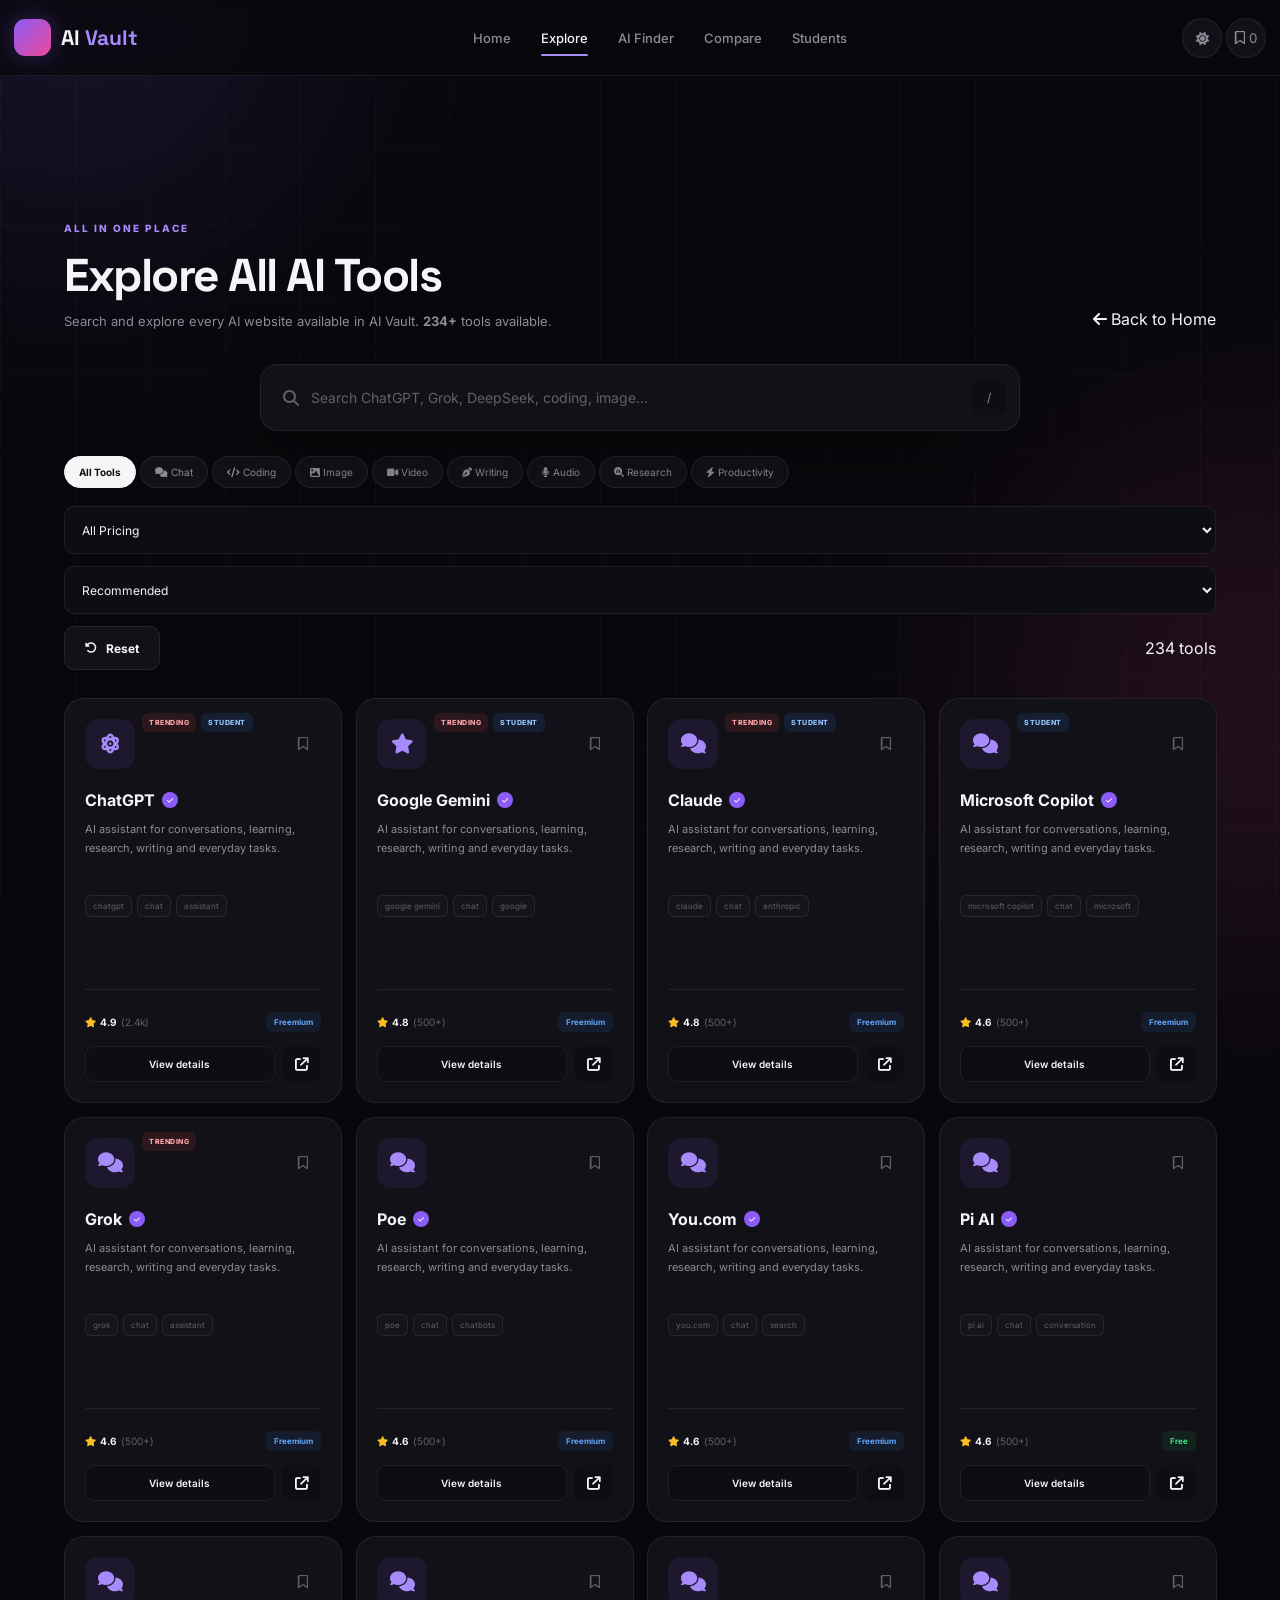
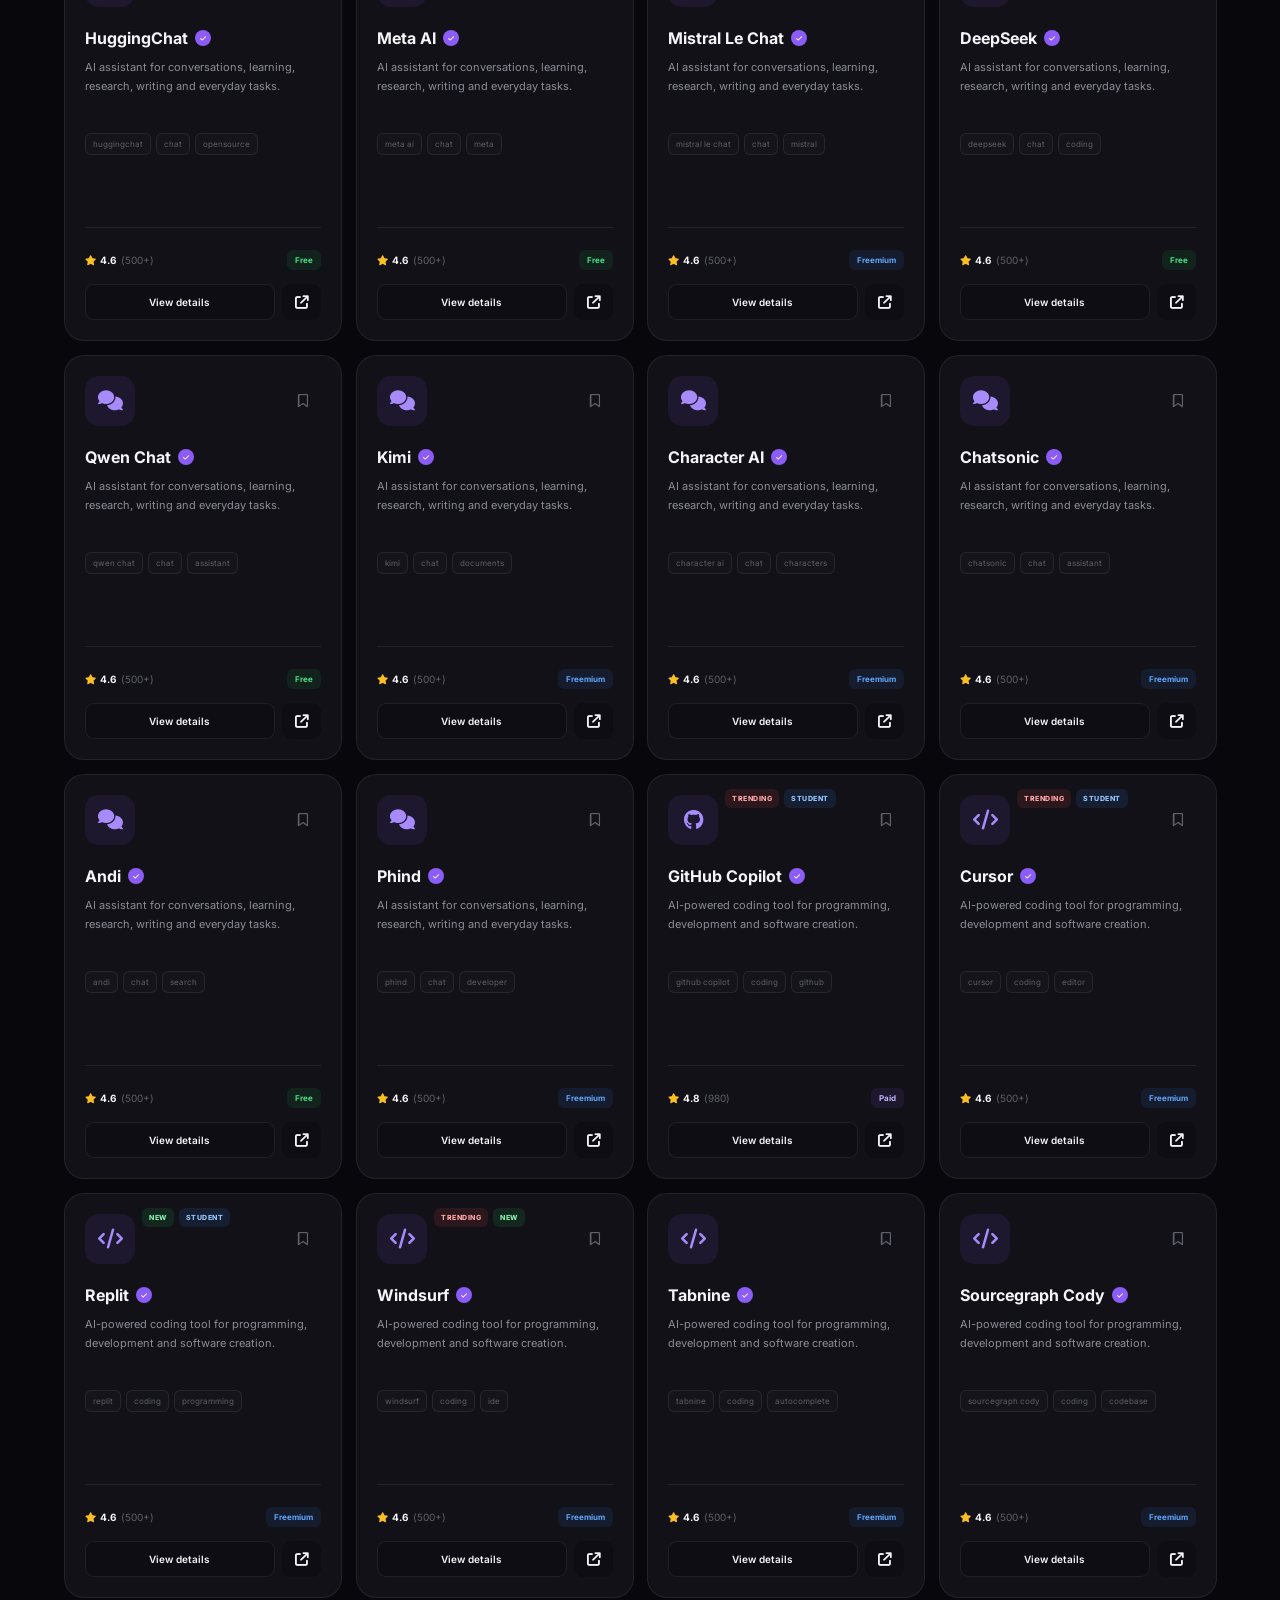
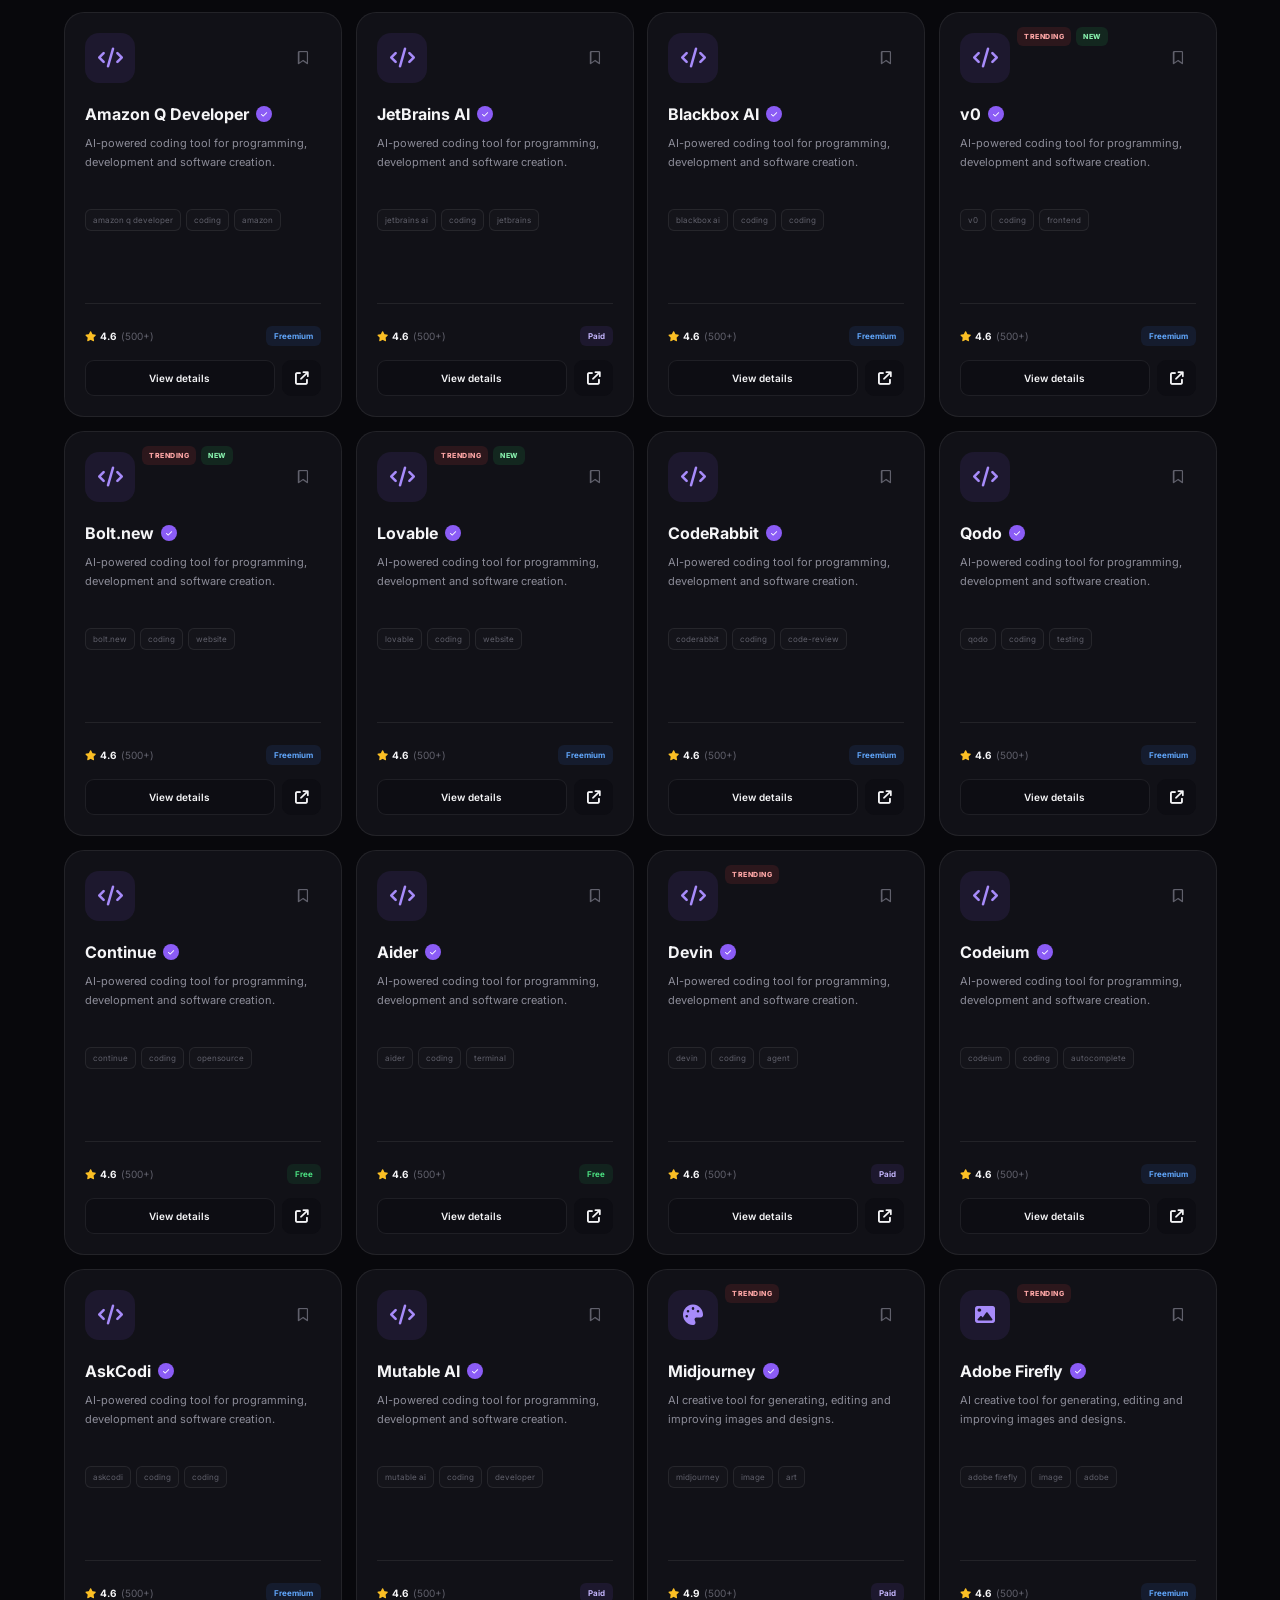
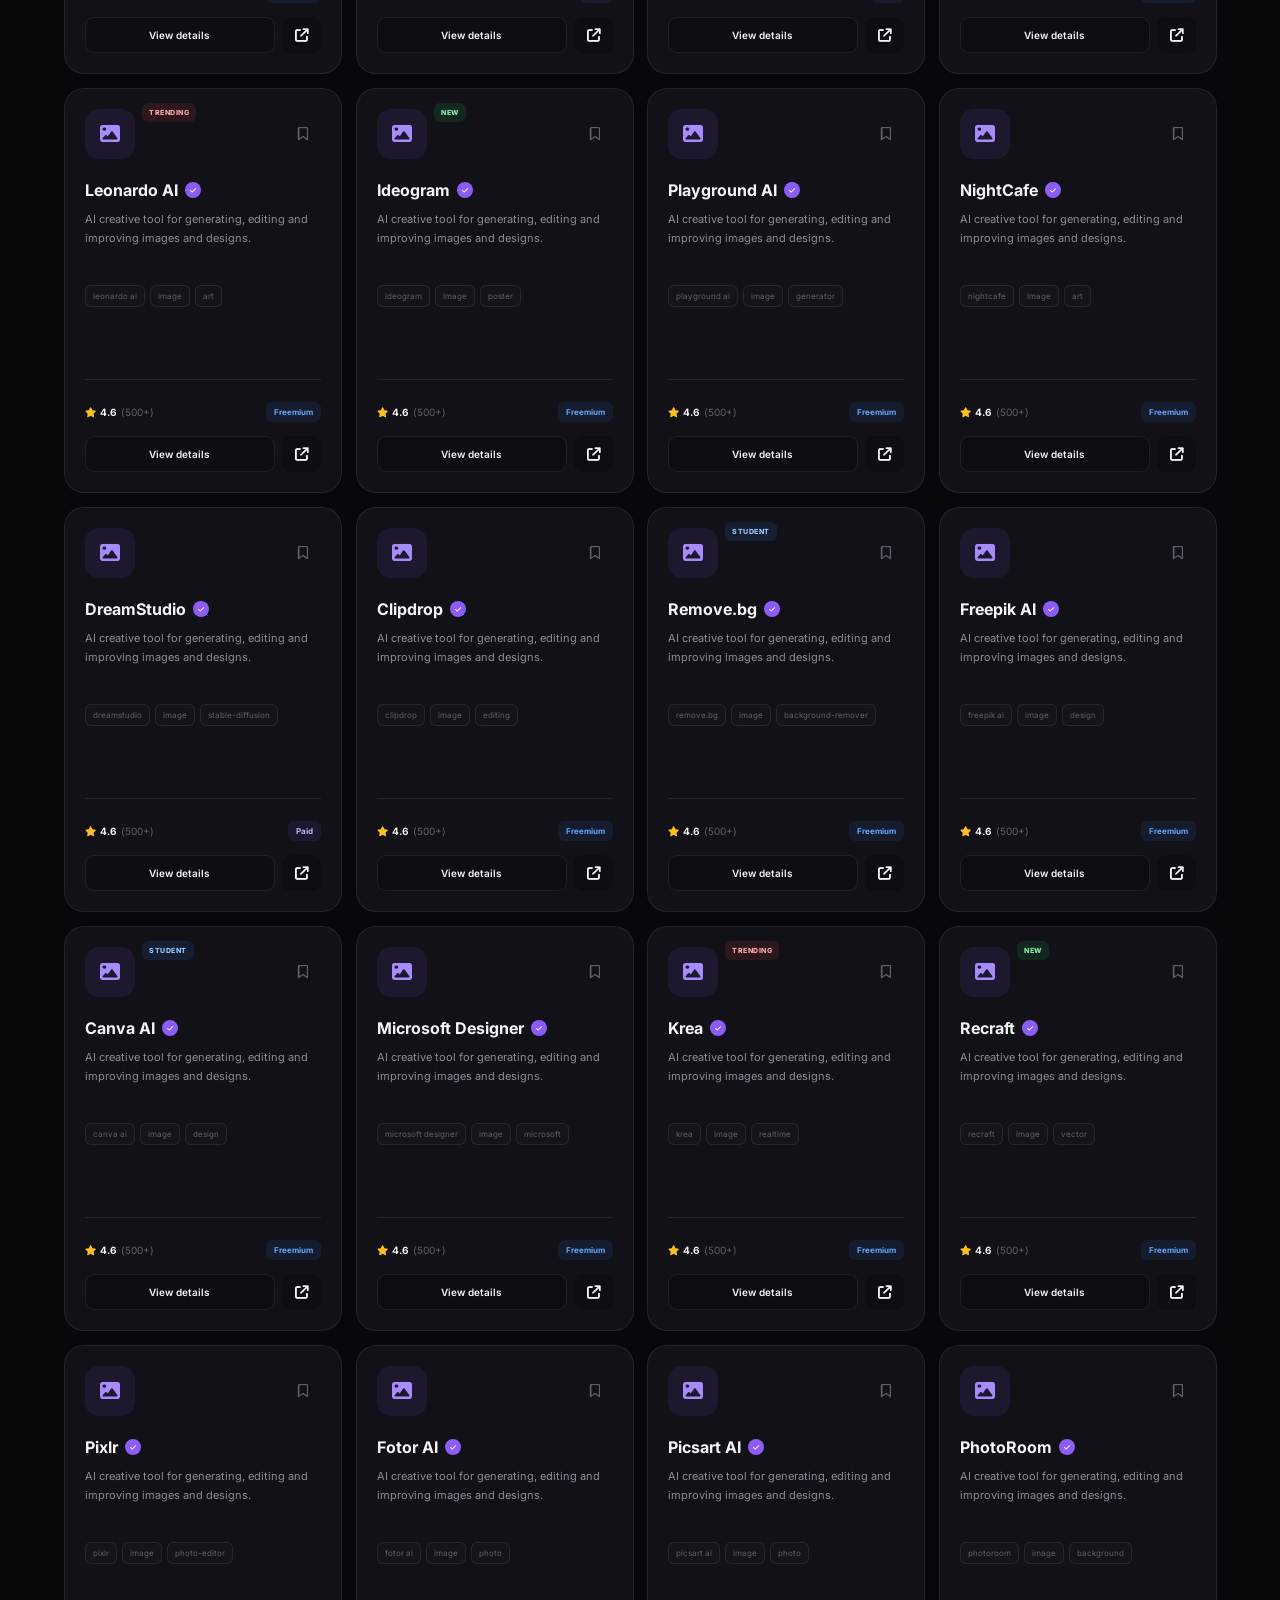
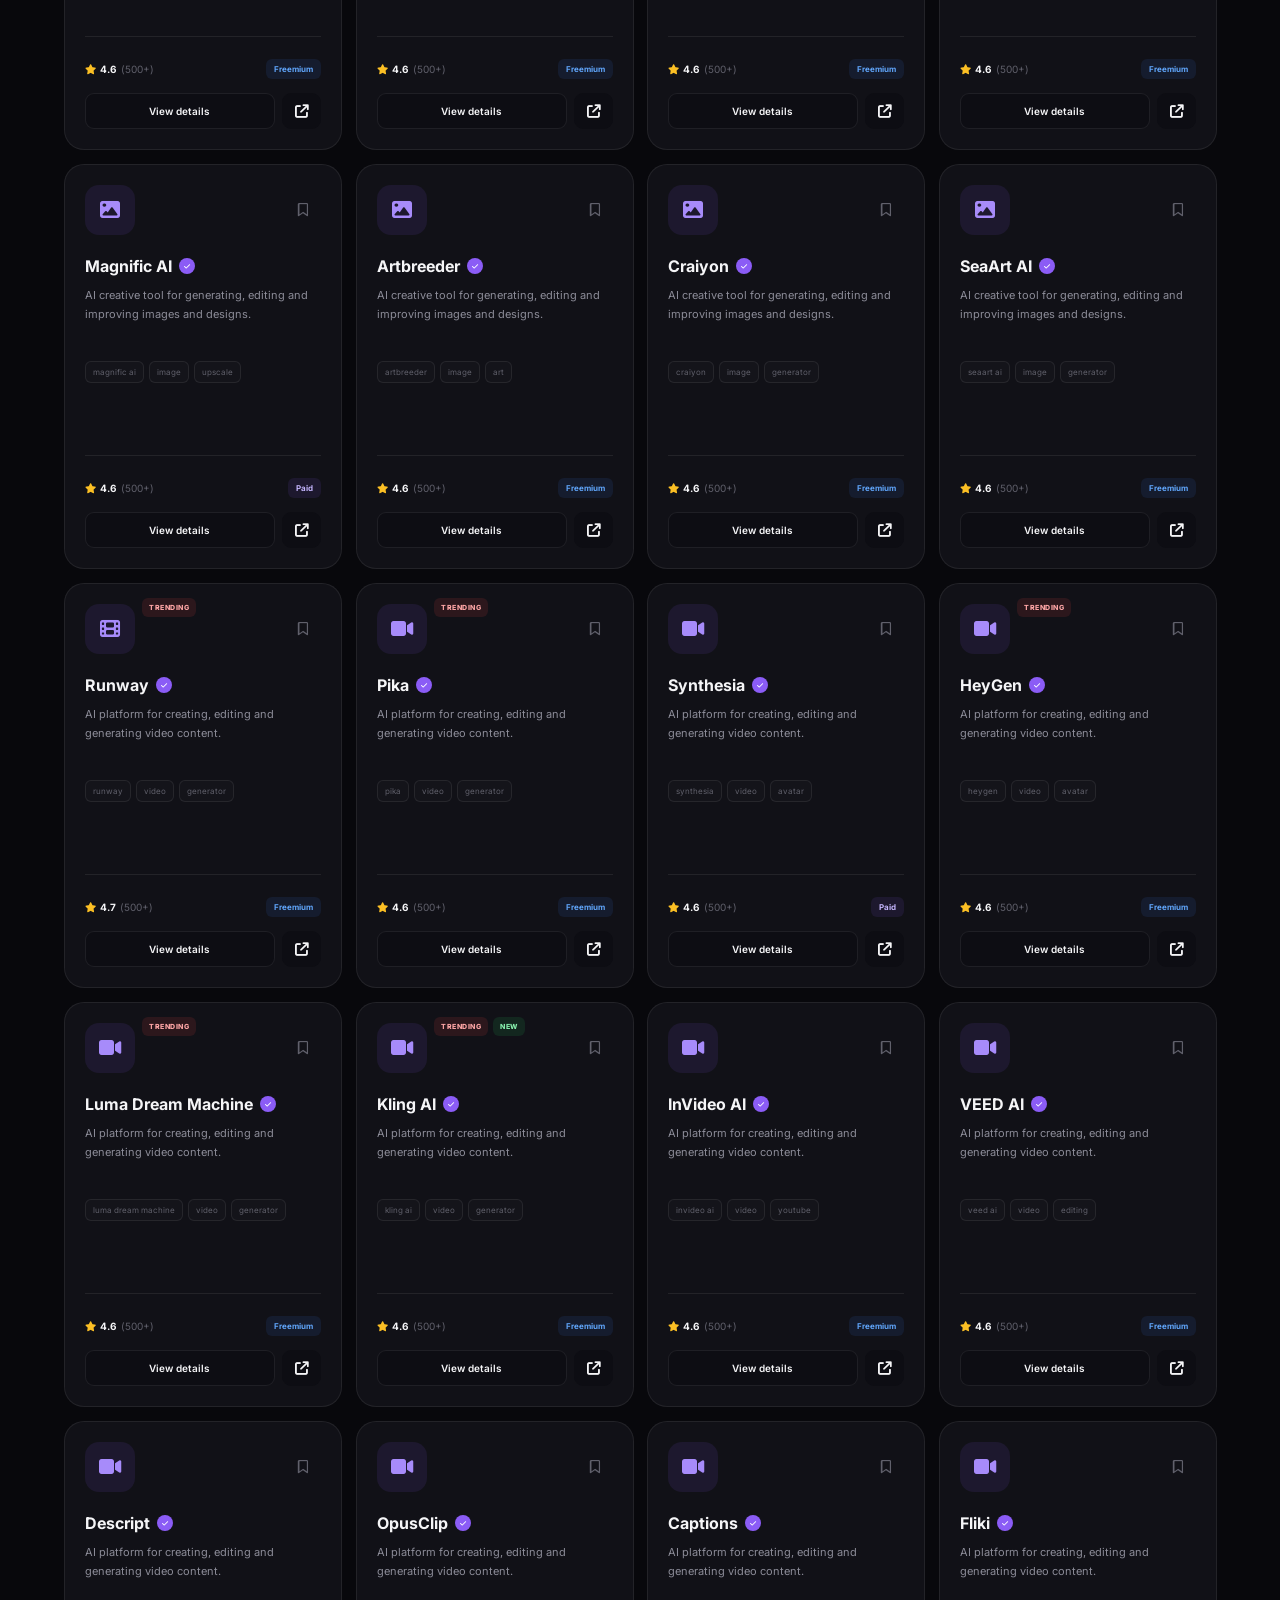
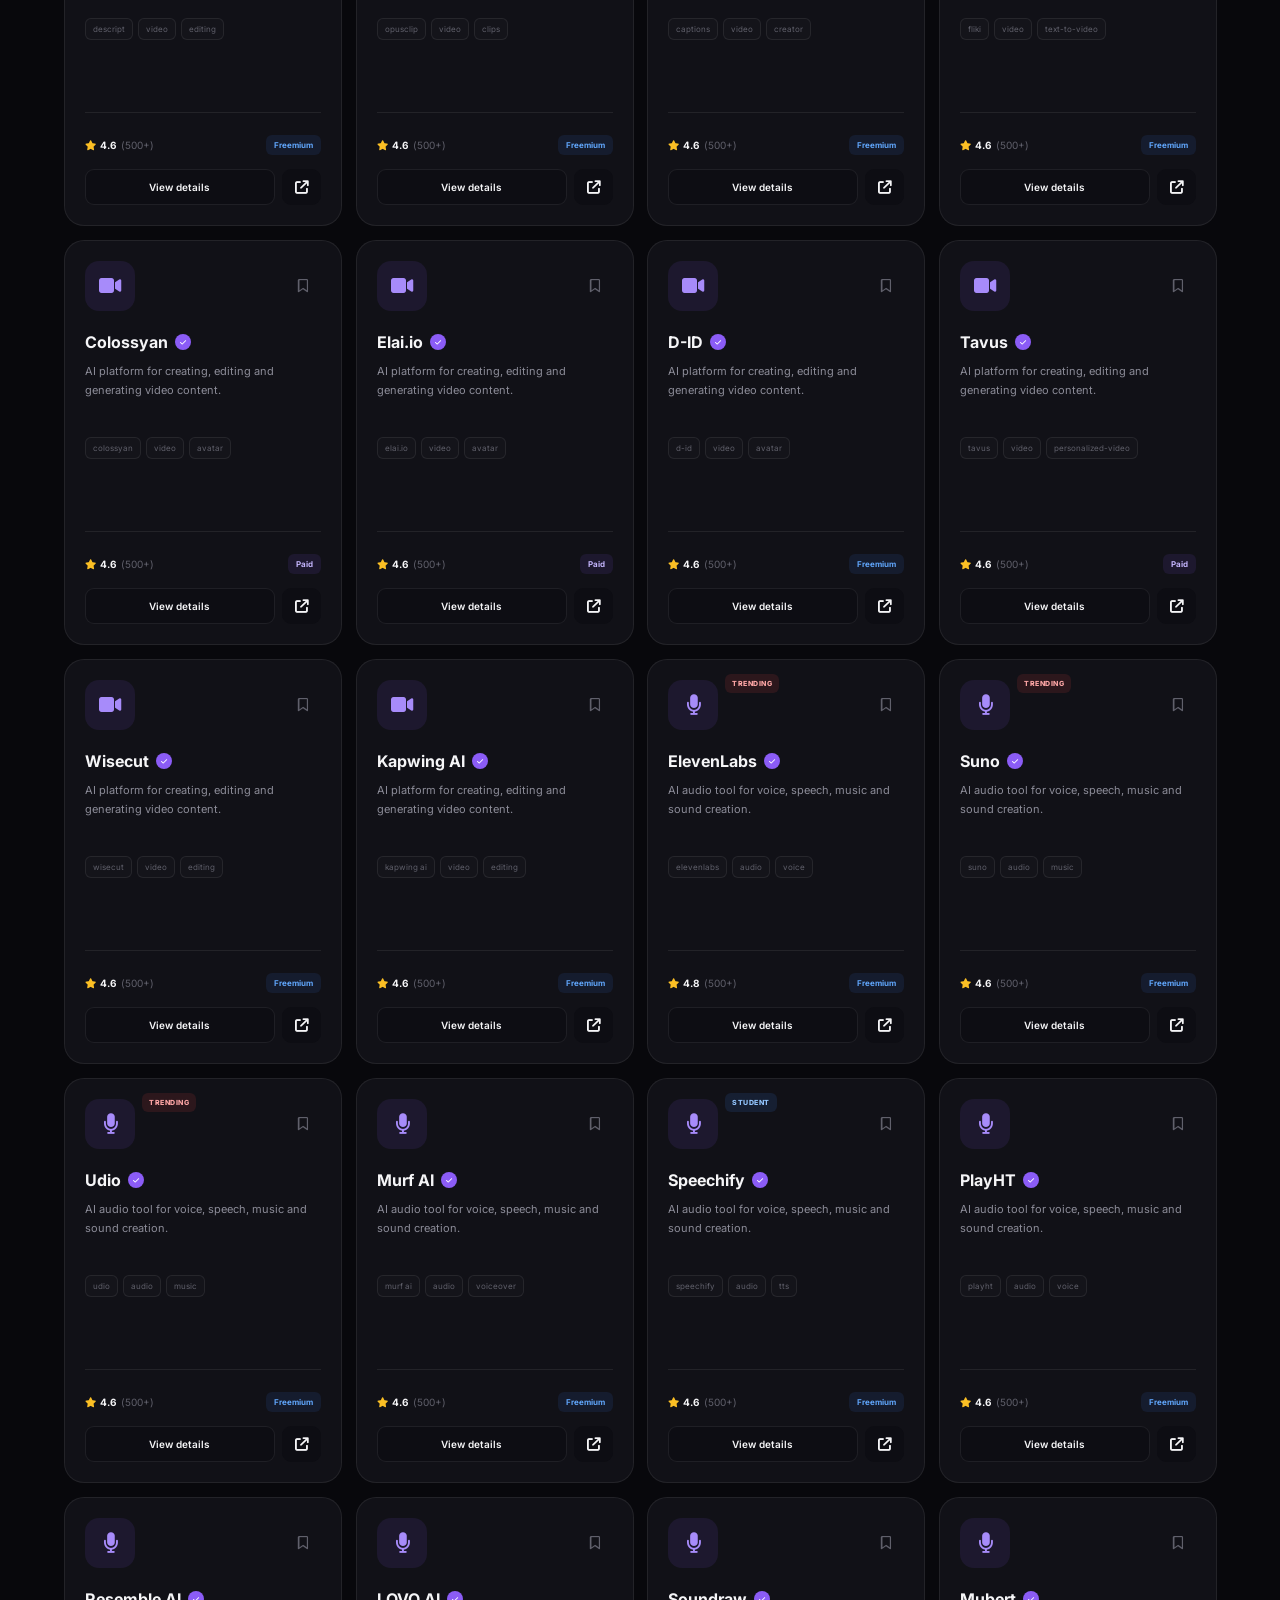
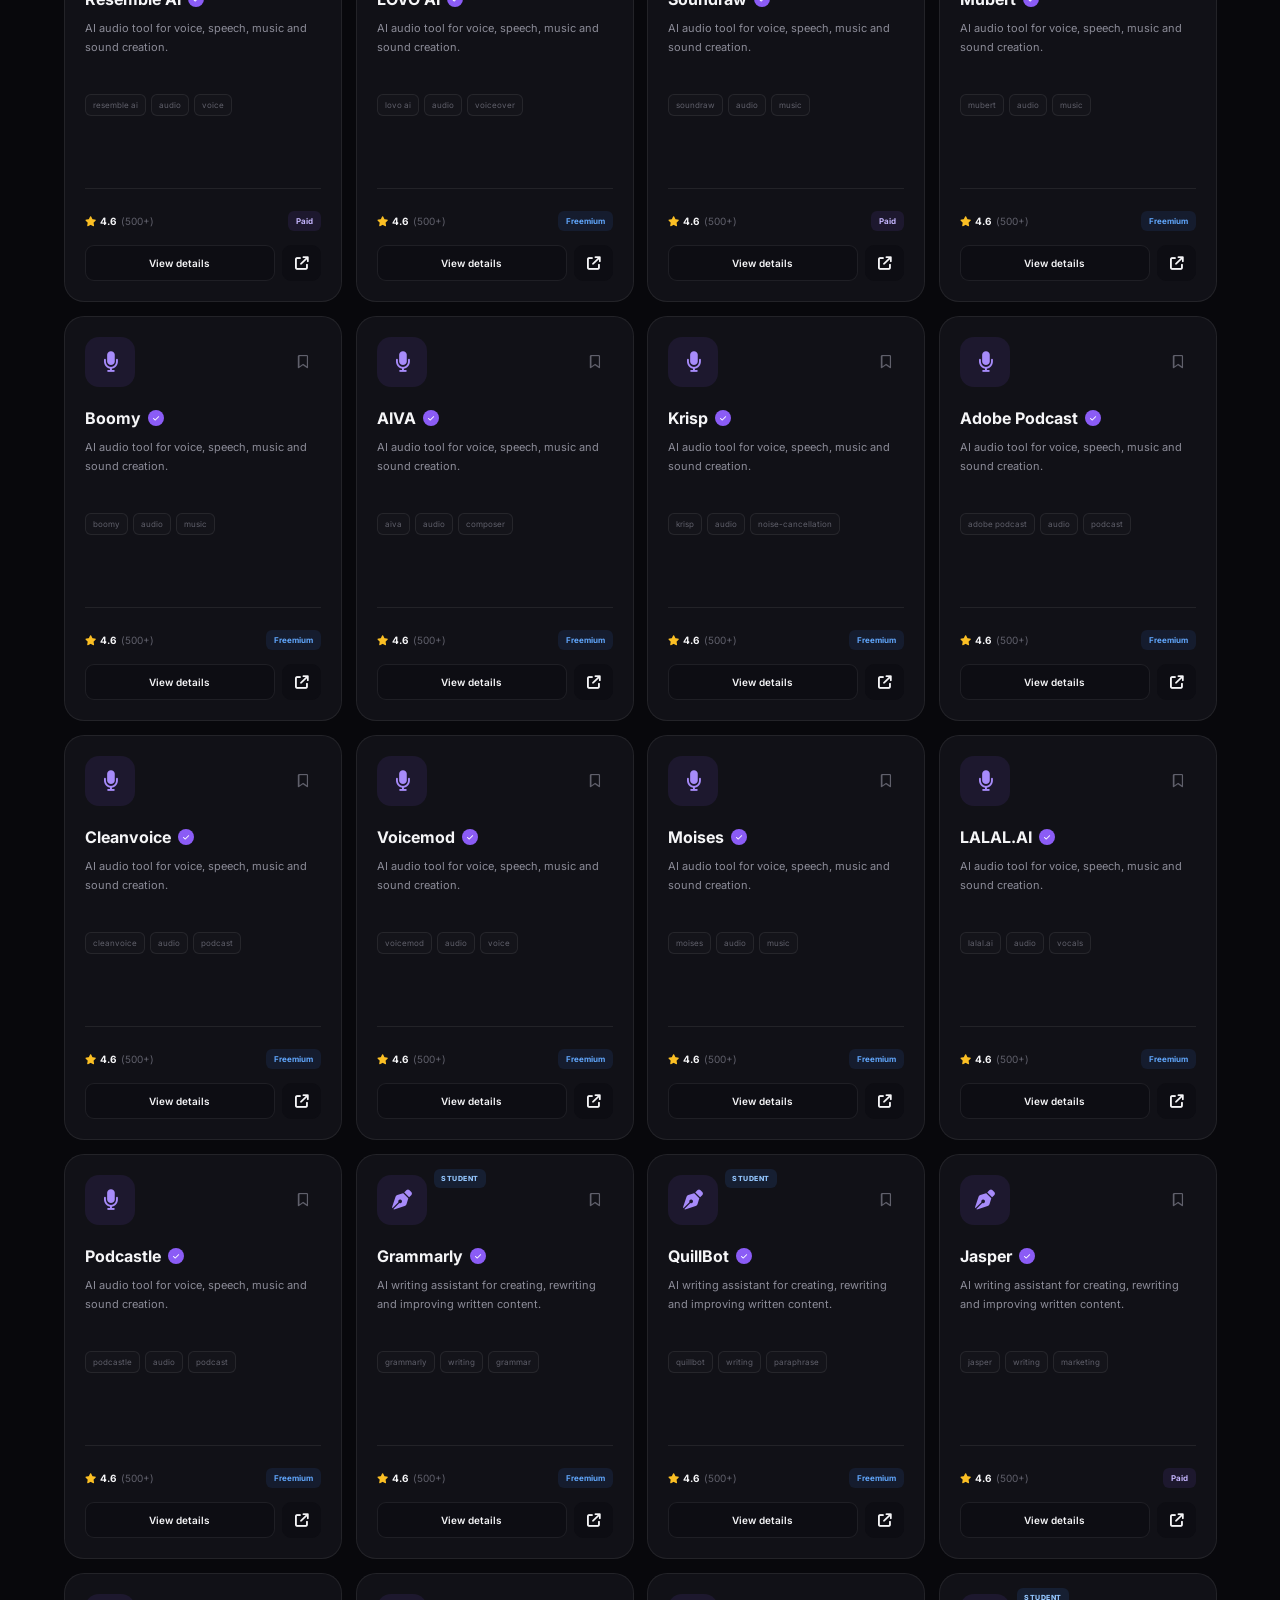
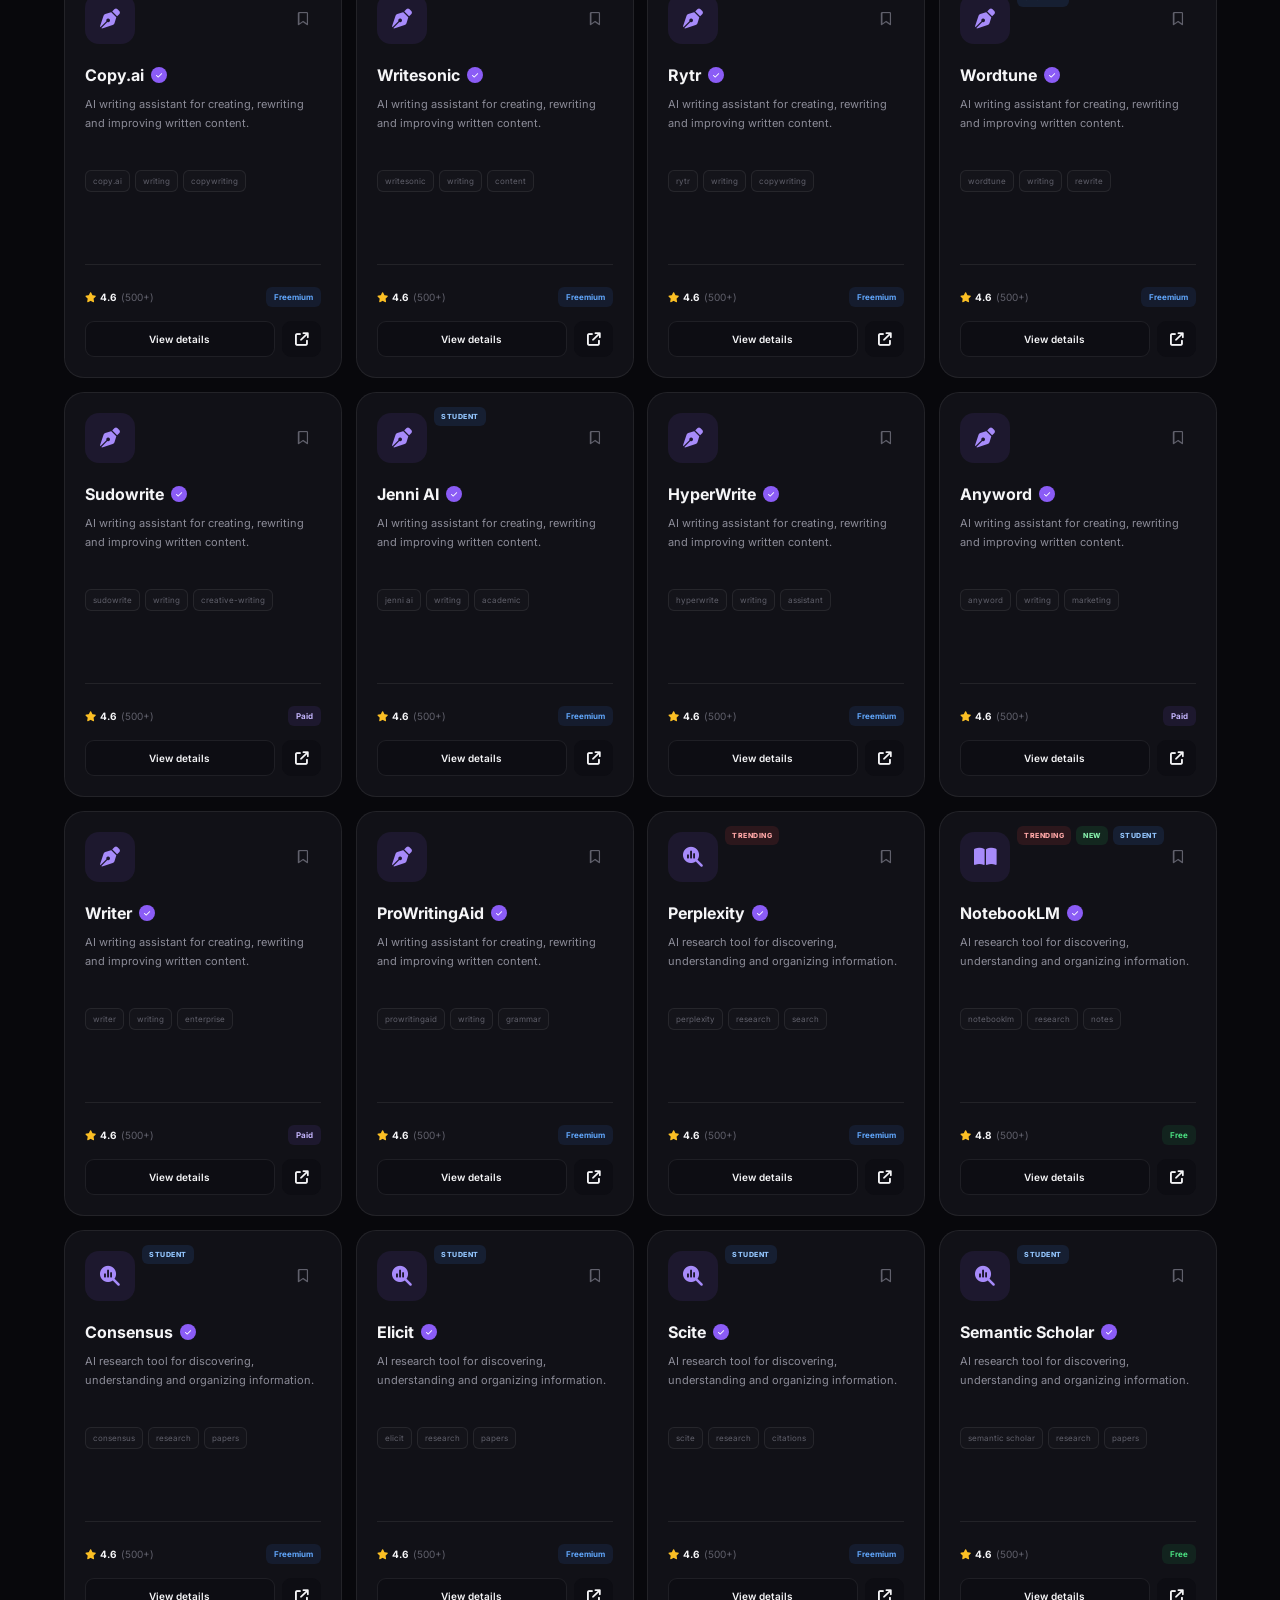
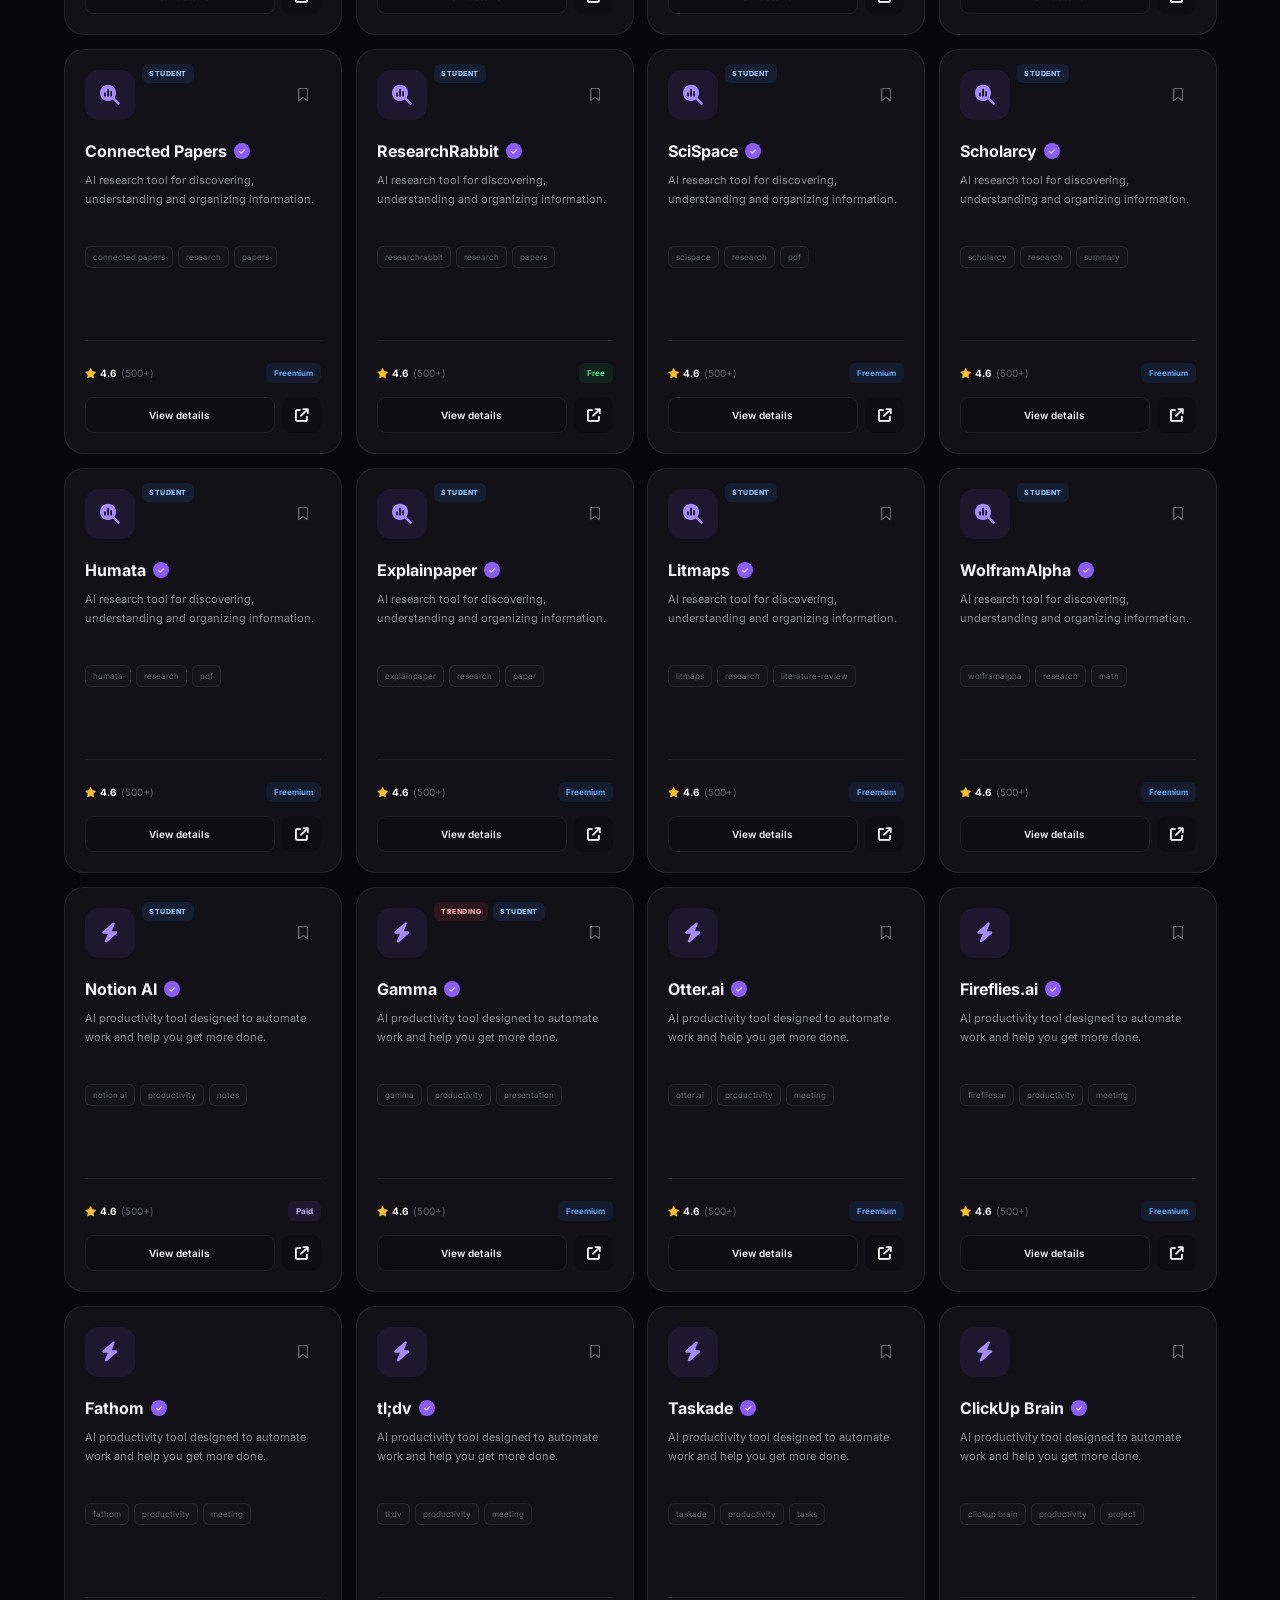
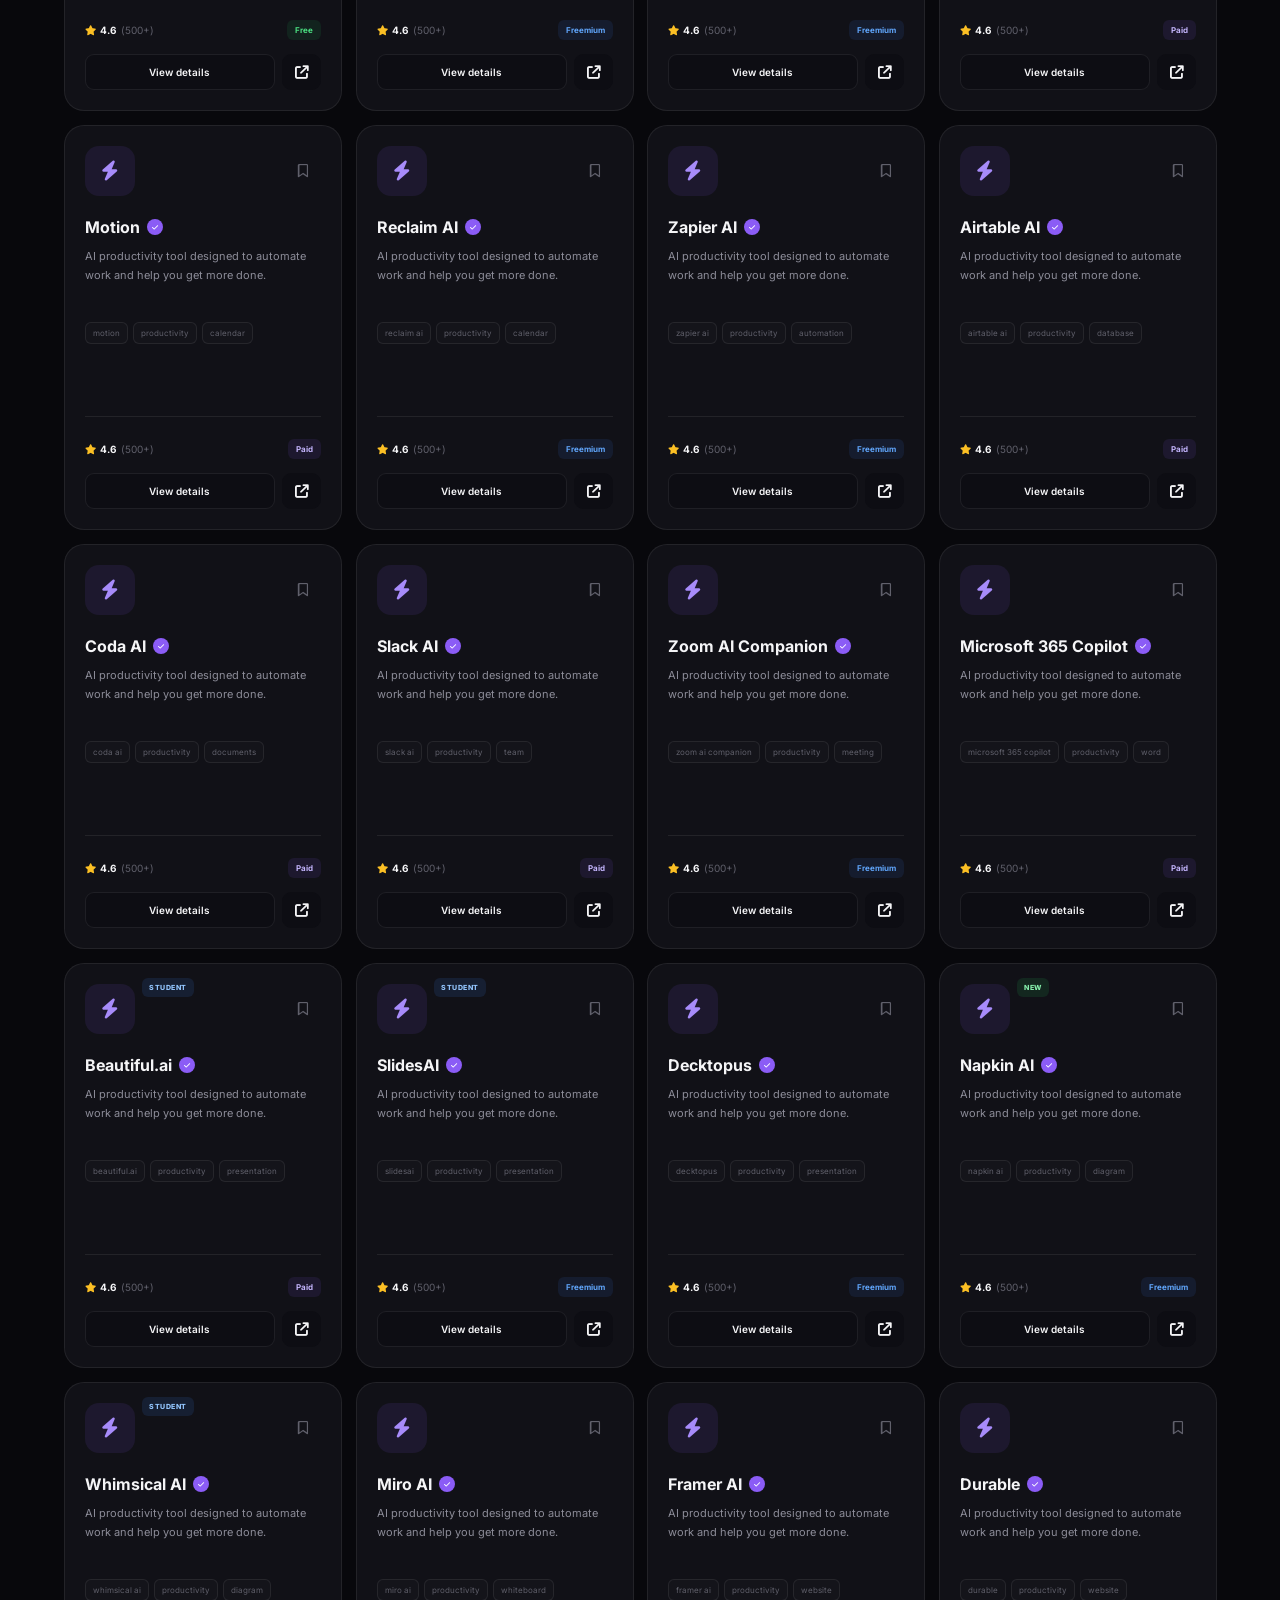
==== commit 5dab4557: "Add files via upload" ====
--- a/explore.html
+++ b/explore.html
@@ -811,7 +811,7 @@
     an older cached script.
     ====================================================== -->
 
-    <script src="./script.js?v=10"></script>
+    <script src="./script.js?v=20"></script>
 
 
 </body>
--- a/style.css
+++ b/style.css
@@ -7811,4 +7811,87 @@
             );
     }
 
+}
+/* LOGIN AND LOGOUT NAVIGATION */
+
+.nav-user {
+    color: #c4b5fd;
+    font-size: 13px;
+    font-weight: 600;
+}
+
+.auth-login,
+.auth-logout {
+    padding: 11px 20px;
+
+    border: 1px solid #8b5cf6;
+    border-radius: 12px;
+
+    background: linear-gradient(
+        135deg,
+        #7c3aed,
+        #a855f7
+    );
+
+    color: white;
+    font-size: 13px;
+    font-weight: 600;
+
+    text-decoration: none;
+    cursor: pointer;
+
+    transition: 0.3s ease;
+}
+
+.auth-login:hover,
+.auth-logout:hover {
+    transform: translateY(-2px);
+    box-shadow: 0 5px 25px #8b5cf655;
+}
+
+.mobile-logout {
+    border: none;
+    background: transparent;
+    color: inherit;
+
+    font-size: 15px;
+    text-align: left;
+    cursor: pointer;
+}
+
+[hidden] {
+    display: none !important;
+}
+
+@media (max-width: 820px) {
+
+    .nav-user,
+    .auth-login,
+    .auth-logout {
+        display: none !important;
+    }
+}
+/* =========================================
+   FIX TOOL DETAILS POPUP
+========================================= */
+
+.modal-overlay {
+    position: fixed !important;
+    inset: 0 !important;
+    z-index: 9999 !important;
+    display: none;
+    align-items: center;
+    justify-content: center;
+    padding: 20px;
+    background: rgba(0, 0, 0, 0.75);
+    backdrop-filter: blur(10px);
+}
+
+.modal-overlay.show {
+    display: flex !important;
+}
+
+.modal {
+    position: relative !important;
+    z-index: 10000 !important;
 }
